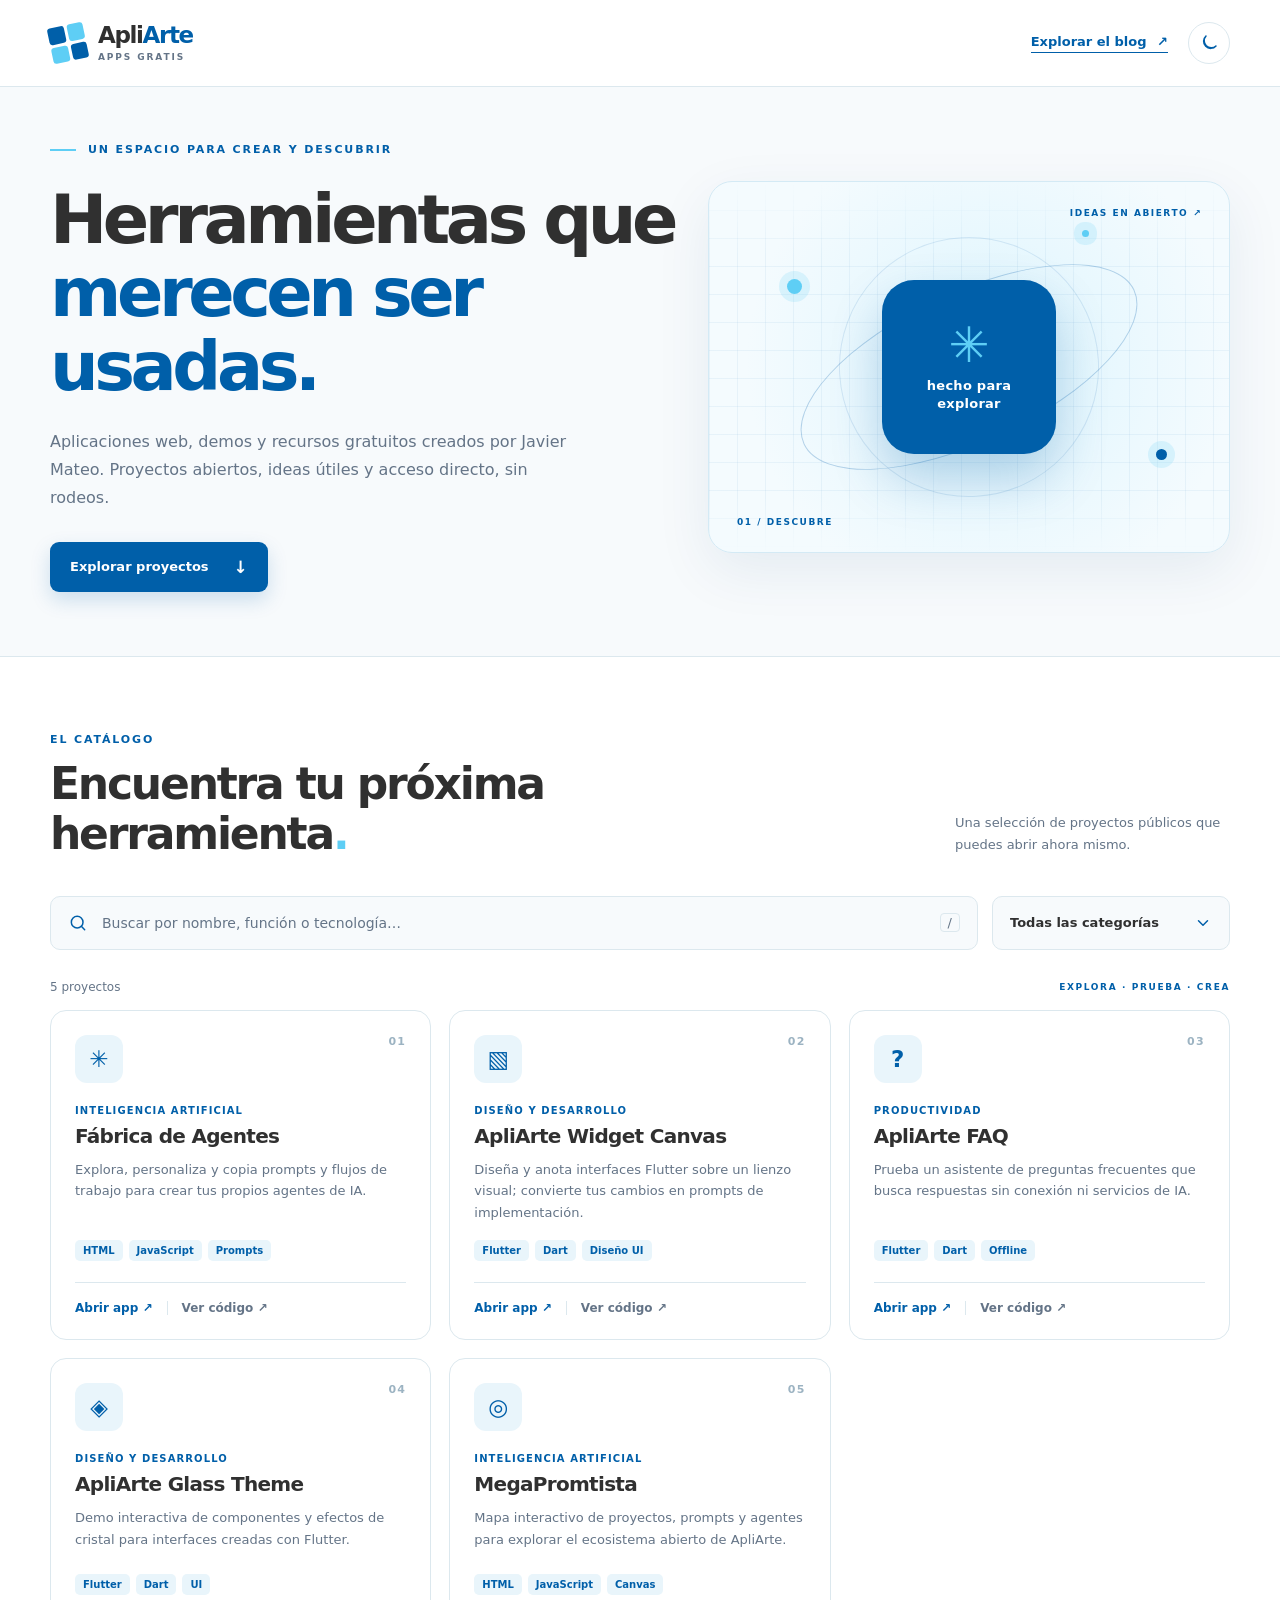
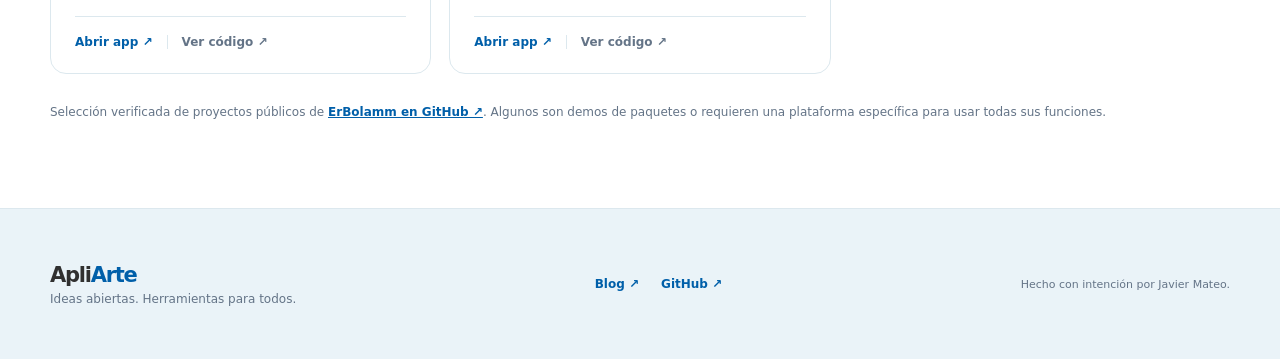
==== index.html @ aa572557 "feat: launch curated free webapp showcase" ====
<!doctype html>
<html lang="es">
  <head>
    <meta charset="utf-8">
    <meta name="viewport" content="width=device-width, initial-scale=1">
    <meta name="theme-color" content="#f7fafc">
    <meta name="description" content="Aplicaciones web y herramientas gratuitas de Javier Mateo (ApliArte / ErBolamm). Descubre proyectos abiertos y pruébalos en tu navegador.">
    <title>Aplicaciones gratis · ApliArte</title>
    <link rel="preload" href="app.css" as="style">
    <link rel="stylesheet" href="app.css">
    <script src="app.js" defer></script>
  </head>
  <body>
    <a class="skip-link" href="#catalogo">Saltar al catálogo</a>
    <header class="site-header">
      <div class="shell header-inner">
        <a class="brand" href="/" aria-label="ApliArte · Inicio">
          <span class="brand-mark" aria-hidden="true"><span></span><span></span><span></span><span></span></span>
          <span>Apli<span class="brand-accent">Arte</span><small>APPS GRATIS</small></span>
        </a>
        <nav class="header-actions" aria-label="Navegación principal">
          <a class="blog-link" href="https://blog.tuaplicaciongratis.com" target="_blank" rel="noopener noreferrer">Explorar el blog <span aria-hidden="true">↗</span></a>
          <button class="theme-toggle" id="theme-toggle" type="button" aria-label="Activar modo oscuro" aria-pressed="false" title="Cambiar tema">
            <svg class="moon-icon" viewBox="0 0 24 24" fill="none" stroke="currentColor" stroke-width="1.8" stroke-linecap="round" stroke-linejoin="round" aria-hidden="true"><path d="M20.4 15.6A8.5 8.5 0 0 1 8.4 3.6a8.5 8.5 0 1 0 12 12Z"/></svg>
            <svg class="sun-icon" viewBox="0 0 24 24" fill="none" stroke="currentColor" stroke-width="1.8" stroke-linecap="round" aria-hidden="true"><circle cx="12" cy="12" r="4"/><path d="M12 2v2m0 16v2M4.93 4.93l1.41 1.41m11.32 11.32 1.41 1.41M2 12h2m16 0h2M4.93 19.07l1.41-1.41M17.66 6.34l1.41-1.41"/></svg>
          </button>
        </nav>
      </div>
    </header>

    <main id="catalogo">
      <section class="hero shell" aria-labelledby="hero-title">
        <div class="hero-copy">
          <p class="eyebrow"><span class="eyebrow-line"></span> UN ESPACIO PARA CREAR Y DESCUBRIR</p>
          <h1 id="hero-title">Herramientas que<br><span>merecen ser usadas.</span></h1>
          <p class="hero-description">Aplicaciones web, demos y recursos gratuitos creados por Javier Mateo. Proyectos abiertos, ideas útiles y acceso directo, sin rodeos.</p>
          <a class="hero-action" href="#explorar">Explorar proyectos <span aria-hidden="true">↓</span></a>
        </div>
        <div class="hero-art" aria-hidden="true">
          <div class="art-grid"></div>
          <div class="art-orbit orbit-one"></div>
          <div class="art-orbit orbit-two"></div>
          <div class="art-center"><span class="art-spark">✳</span><span>hecho para<br>explorar</span></div>
          <span class="art-dot dot-one"></span><span class="art-dot dot-two"></span><span class="art-dot dot-three"></span>
          <span class="art-label label-one">01 / DESCUBRE</span><span class="art-label label-two">IDEAS EN ABIERTO ↗</span>
        </div>
      </section>

      <section class="catalog-section" id="explorar" aria-labelledby="catalog-title">
        <div class="shell">
          <div class="section-heading">
            <div><p class="section-kicker">EL CATÁLOGO</p><h2 id="catalog-title">Encuentra tu próxima herramienta<span>.</span></h2></div>
            <p class="section-aside">Una selección de proyectos públicos que puedes abrir ahora mismo.</p>
          </div>
          <div class="controls" role="search" aria-label="Buscar proyectos">
            <label class="search-box" for="search-input"><svg viewBox="0 0 24 24" fill="none" stroke="currentColor" stroke-width="1.8" stroke-linecap="round" aria-hidden="true"><circle cx="11" cy="11" r="7"/><path d="m20 20-4-4"/></svg><input id="search-input" type="search" placeholder="Buscar por nombre, función o tecnología…" autocomplete="off"><span class="search-shortcut" aria-hidden="true">/</span></label>
            <label class="category-wrap" for="category-filter"><span class="sr-only">Filtrar por categoría</span><select id="category-filter"><option value="all">Todas las categorías</option></select><svg viewBox="0 0 24 24" fill="none" stroke="currentColor" stroke-width="2" stroke-linecap="round" stroke-linejoin="round" aria-hidden="true"><path d="m6 9 6 6 6-6"/></svg></label>
          </div>
          <div class="results-bar"><p id="results-count" role="status" aria-live="polite">Cargando proyectos…</p><span class="results-decoration" aria-hidden="true">EXPLORA · PRUEBA · CREA</span></div>
          <div class="card-grid" id="card-grid" aria-live="off"></div>
          <div class="empty-state" id="empty-state" hidden><span aria-hidden="true">⌕</span><h3>No encontramos coincidencias</h3><p>Prueba con otro término o cambia la categoría.</p><button id="reset-filters" type="button">Ver todos los proyectos <span aria-hidden="true">↗</span></button></div>
          <p class="catalog-note">Selección verificada de proyectos públicos de <a href="https://github.com/erbolamm" target="_blank" rel="noopener noreferrer">ErBolamm en GitHub ↗</a>. Algunos son demos de paquetes o requieren una plataforma específica para usar todas sus funciones.</p>
        </div>
      </section>
    </main>

    <footer class="site-footer"><div class="shell footer-inner"><div><span class="footer-brand">Apli<span>Arte</span></span><p>Ideas abiertas. Herramientas para todos.</p></div><div class="footer-links"><a href="https://blog.tuaplicaciongratis.com" target="_blank" rel="noopener noreferrer">Blog ↗</a><a href="https://github.com/erbolamm" target="_blank" rel="noopener noreferrer">GitHub ↗</a></div><span class="footer-credit">Hecho con intención por Javier Mateo.</span></div></footer>
  </body>
</html>
---- app.css ----
:root{color-scheme:light;--blue:#005fa9;--cyan:#5ecef5;--ink:#303030;--muted:#647487;--page:#f7fafc;--surface:#fff;--line:#dce8ee;--soft:#e9f5fb;--hero:#ecf7fc;--shadow:0 18px 55px rgba(0,65,112,.08);font-family:Inter,ui-sans-serif,system-ui,-apple-system,BlinkMacSystemFont,"Segoe UI",sans-serif;font-synthesis:none}
*{box-sizing:border-box}html{scroll-behavior:smooth}body{margin:0;background:var(--page);color:var(--ink);-webkit-font-smoothing:antialiased}button,input,select{font:inherit}button,a{-webkit-tap-highlight-color:transparent}a{color:inherit}button{cursor:pointer}img,svg{display:block}.shell{width:min(1180px,calc(100% - 48px));margin-inline:auto}.sr-only{position:absolute;width:1px;height:1px;padding:0;margin:-1px;overflow:hidden;clip:rect(0,0,0,0);white-space:nowrap;border:0}.skip-link{position:absolute;z-index:10;top:-80px;left:12px;background:var(--blue);color:#fff;padding:12px 18px;border-radius:9px}.skip-link:focus{top:12px}:focus-visible{outline:3px solid var(--cyan);outline-offset:3px}
.site-header{background:var(--surface);border-bottom:1px solid var(--line)}.header-inner{min-height:86px;display:flex;justify-content:space-between;align-items:center;gap:24px}.brand{display:inline-flex;align-items:center;gap:12px;text-decoration:none;color:var(--ink);font-size:23px;line-height:1;font-weight:850;letter-spacing:-.06em}.brand-accent,.footer-brand span{color:var(--blue)}.brand small{display:block;margin-top:6px;font-size:9px;font-weight:800;letter-spacing:.21em;color:var(--muted)}.brand-mark{width:36px;height:36px;display:grid;grid-template-columns:repeat(2,1fr);gap:3px;transform:rotate(-12deg)}.brand-mark span{background:var(--blue);border-radius:3px}.brand-mark span:nth-child(2),.brand-mark span:nth-child(3){background:var(--cyan)}.header-actions{display:flex;align-items:center;gap:20px}.blog-link{font-weight:750;font-size:13px;color:var(--blue);text-decoration:none;border-bottom:1px solid currentColor;padding-bottom:3px}.blog-link:hover{color:var(--ink)}.blog-link span{margin-left:6px}.theme-toggle{width:42px;height:42px;border:1px solid var(--line);border-radius:50%;background:var(--surface);color:var(--blue);display:grid;place-items:center;transition:transform .2s,background .2s}.theme-toggle:hover{transform:rotate(18deg);background:var(--soft)}.theme-toggle svg{width:20px;height:20px}.sun-icon{display:none}
.hero{min-height:490px;display:grid;grid-template-columns:1.1fr .9fr;align-items:center;gap:20px;padding-block:56px 64px}.hero-copy{position:relative;z-index:1}.eyebrow,.section-kicker{color:var(--blue);font-size:11px;font-weight:850;letter-spacing:.17em}.eyebrow{display:flex;align-items:center;gap:12px;margin:0 0 27px}.eyebrow-line{width:26px;height:2px;background:var(--cyan)}.hero h1{font-size:clamp(42px,5.35vw,76px);line-height:1.07;letter-spacing:-.065em;margin:0;font-weight:850}.hero h1 span{color:var(--blue)}.hero-description{font-size:16px;line-height:1.75;color:var(--muted);max-width:540px;margin:25px 0 30px}.hero-action{display:inline-flex;gap:25px;align-items:center;padding:15px 20px;background:var(--blue);border-radius:9px;color:#fff;font-size:13px;font-weight:750;text-decoration:none;box-shadow:0 8px 20px rgba(0,95,169,.18);transition:transform .2s,box-shadow .2s}.hero-action:hover{transform:translateY(-3px);box-shadow:0 12px 25px rgba(0,95,169,.25)}.hero-action span{font-size:17px}
.hero-art{position:relative;min-height:372px;isolation:isolate;overflow:hidden;border:1px solid #d4eaf5;border-radius:24px;background:radial-gradient(circle at 54% 49%,#d9f3fc 0,#e9f8fe 38%,#f4fbfe 72%);box-shadow:var(--shadow)}.art-grid{position:absolute;inset:0;background-image:linear-gradient(rgba(0,95,169,.055) 1px,transparent 1px),linear-gradient(90deg,rgba(0,95,169,.055) 1px,transparent 1px);background-size:28px 28px;mask-image:linear-gradient(to bottom,transparent,#000 20%,#000 85%,transparent)}.art-orbit{position:absolute;top:50%;left:50%;border:1px solid rgba(0,95,169,.26);border-radius:50%;transform:translate(-50%,-50%) rotate(-25deg)}.orbit-one{width:365px;height:150px}.orbit-two{width:260px;height:260px;border-color:rgba(0,95,169,.12)}.art-center{position:absolute;top:50%;left:50%;transform:translate(-50%,-50%);width:174px;height:174px;border-radius:32px;display:flex;flex-direction:column;align-items:center;justify-content:center;gap:7px;background:var(--blue);color:#fff;box-shadow:0 25px 50px rgba(0,95,169,.25);text-align:center;font-size:13px;font-weight:700;line-height:1.4;letter-spacing:.02em}.art-spark{font-size:49px;font-weight:300;color:var(--cyan);line-height:1}.art-dot{position:absolute;width:15px;height:15px;border-radius:50%;background:var(--cyan);box-shadow:0 0 0 8px rgba(94,206,245,.18)}.dot-one{top:26%;left:15%}.dot-two{bottom:25%;right:12%;width:11px;height:11px;background:var(--blue)}.dot-three{top:13%;right:27%;width:7px;height:7px}.art-label{position:absolute;font-size:9px;font-weight:800;letter-spacing:.17em;color:var(--blue)}.label-one{bottom:25px;left:28px}.label-two{top:26px;right:27px}
.catalog-section{padding:76px 0 85px;background:var(--surface);border-top:1px solid var(--line)}.section-heading{display:flex;justify-content:space-between;align-items:end;gap:30px}.section-kicker{margin:0 0 13px}.section-heading h2{max-width:650px;margin:0;font-size:clamp(30px,3.5vw,44px);line-height:1.15;letter-spacing:-.05em}.section-heading h2 span{color:var(--cyan)}.section-aside{max-width:275px;margin:0 0 5px;color:var(--muted);font-size:13px;line-height:1.65}.controls{display:flex;gap:14px;margin-top:36px}.search-box,.category-wrap{height:54px;border:1px solid var(--line);background:var(--page);border-radius:10px;display:flex;align-items:center;transition:border-color .2s,box-shadow .2s}.search-box:focus-within,.category-wrap:focus-within{border-color:var(--blue);box-shadow:0 0 0 3px rgba(94,206,245,.2)}.search-box{flex:1;min-width:0;padding:0 17px;gap:12px}.search-box svg{width:20px;height:20px;flex:none;color:var(--blue)}.search-box input{min-width:0;width:100%;border:0;outline:0;background:transparent;color:var(--ink);font-size:14px}.search-box input::placeholder{color:var(--muted)}.search-shortcut{color:var(--muted);font-size:13px;border:1px solid var(--line);padding:1px 7px;border-radius:4px}.category-wrap{width:238px;position:relative;flex:none}.category-wrap select{appearance:none;width:100%;height:100%;border:0;outline:0;background:transparent;color:var(--ink);padding:0 44px 0 17px;font-size:13px;font-weight:650;cursor:pointer}.category-wrap svg{position:absolute;right:17px;width:18px;height:18px;pointer-events:none;color:var(--blue)}.results-bar{display:flex;justify-content:space-between;align-items:center;margin:30px 0 16px;color:var(--muted);font-size:12px}.results-bar p{margin:0}.results-decoration{font-size:9px;letter-spacing:.18em;font-weight:800;color:var(--blue)}.card-grid{display:grid;grid-template-columns:repeat(3,minmax(0,1fr));gap:18px}.app-card{min-height:316px;padding:24px;background:var(--surface);border:1px solid var(--line);border-radius:16px;display:flex;flex-direction:column;transition:transform .2s,border-color .2s,box-shadow .2s}.app-card:hover,.app-card:focus-within{transform:translateY(-4px);border-color:var(--cyan);box-shadow:var(--shadow)}.card-top{display:flex;justify-content:space-between;align-items:start;gap:12px}.card-symbol{display:grid;place-items:center;width:48px;height:48px;border-radius:12px;background:var(--soft);color:var(--blue);font-size:23px;font-weight:800}.card-index{color:#9cb3c2;font-size:11px;font-weight:800;letter-spacing:.12em}.card-category{color:var(--blue);font-size:10px;font-weight:800;letter-spacing:.11em;text-transform:uppercase;margin:22px 0 8px}.app-card h3{font-size:20px;line-height:1.25;letter-spacing:-.035em;margin:0 0 10px}.card-description{font-size:13px;line-height:1.65;color:var(--muted);margin:0 0 17px}.card-tags{display:flex;flex-wrap:wrap;gap:6px;margin-top:auto}.card-tags span{padding:5px 8px;border-radius:5px;background:var(--soft);color:var(--blue);font-size:10px;font-weight:700}.card-links{display:flex;align-items:center;gap:14px;border-top:1px solid var(--line);margin-top:21px;padding-top:18px;font-size:12px;font-weight:750}.card-links a{text-decoration:none}.card-links a:hover{text-decoration:underline}.card-live{color:var(--blue)}.card-repo{color:var(--muted)}.card-links .divider{width:1px;height:14px;background:var(--line)}.empty-state{border:1px dashed var(--line);border-radius:15px;padding:55px 20px;text-align:center}.empty-state[hidden]{display:none}.empty-state>span{font-size:49px;color:var(--cyan)}.empty-state h3{font-size:20px;margin:4px 0 8px}.empty-state p{color:var(--muted);font-size:14px}.empty-state button{border:0;background:none;color:var(--blue);font-weight:750;margin-top:10px}.catalog-note{font-size:12px;line-height:1.65;color:var(--muted);margin:29px 0 0}.catalog-note a{color:var(--blue);font-weight:700}
.site-footer{background:#eaf3f8;border-top:1px solid var(--line)}.footer-inner{min-height:150px;display:flex;justify-content:space-between;align-items:center;gap:25px}.footer-brand{font-size:21px;font-weight:850;letter-spacing:-.06em}.site-footer p{margin:5px 0 0;color:var(--muted);font-size:12px}.footer-links{display:flex;gap:22px;font-size:12px;font-weight:700;color:var(--blue)}.footer-links a{text-decoration:none}.footer-links a:hover{text-decoration:underline}.footer-credit{color:var(--muted);font-size:11px}
html[data-theme="dark"]{color-scheme:dark;--blue:#5ecef5;--cyan:#5ecef5;--ink:#edf6fa;--muted:#a6bac7;--page:#131d27;--surface:#1b2935;--line:#354856;--soft:#253f50;--hero:#1b2935;--shadow:0 18px 55px rgba(0,0,0,.22)}html[data-theme="dark"] .hero-action{background:#005fa9;color:#fff}html[data-theme="dark"] .hero-art{background:radial-gradient(circle at 54% 49%,#244d65 0,#1e3b4e 40%,#1b2935 76%);border-color:var(--line)}html[data-theme="dark"] .art-center{background:#005fa9}html[data-theme="dark"] .site-footer{background:#17232e}html[data-theme="dark"] .moon-icon{display:none}html[data-theme="dark"] .sun-icon{display:block}
@media(max-width:900px){.hero{grid-template-columns:1fr .75fr}.hero-art{min-height:310px}.art-center{width:135px;height:135px}.orbit-one{width:280px}.orbit-two{width:210px}.card-grid{grid-template-columns:repeat(2,minmax(0,1fr))}.footer-credit{display:none}}
@media(max-width:680px){.shell{width:min(100% - 32px,500px)}.header-inner{min-height:72px}.brand{font-size:20px}.brand-mark{width:30px;height:30px}.header-actions{gap:13px}.blog-link{font-size:12px}.theme-toggle{width:38px;height:38px}.hero{display:flex;flex-direction:column;align-items:stretch;gap:33px;min-height:auto;padding-block:54px 55px}.hero h1{font-size:clamp(40px,9.6vw,57px)}.hero-description{font-size:14px}.hero-art{min-height:235px}.art-center{width:115px;height:115px;border-radius:22px;font-size:10px}.art-spark{font-size:36px}.orbit-one{width:250px;height:105px}.orbit-two{width:180px;height:180px}.catalog-section{padding-block:54px 60px}.section-heading{display:block}.section-aside{margin-top:14px}.controls{flex-direction:column;margin-top:26px}.category-wrap{width:100%}.results-decoration{display:none}.card-grid{grid-template-columns:1fr}.app-card{min-height:285px}.footer-inner{min-height:160px;align-items:start;flex-direction:column;justify-content:center;gap:22px}}
@media(prefers-reduced-motion:reduce){html{scroll-behavior:auto}*,*::before,*::after{transition-duration:.01ms!important;animation-duration:.01ms!important}}
---- app.css ----
:root{color-scheme:light;--blue:#005fa9;--cyan:#5ecef5;--ink:#303030;--muted:#647487;--page:#f7fafc;--surface:#fff;--line:#dce8ee;--soft:#e9f5fb;--hero:#ecf7fc;--shadow:0 18px 55px rgba(0,65,112,.08);font-family:Inter,ui-sans-serif,system-ui,-apple-system,BlinkMacSystemFont,"Segoe UI",sans-serif;font-synthesis:none}
*{box-sizing:border-box}html{scroll-behavior:smooth}body{margin:0;background:var(--page);color:var(--ink);-webkit-font-smoothing:antialiased}button,input,select{font:inherit}button,a{-webkit-tap-highlight-color:transparent}a{color:inherit}button{cursor:pointer}img,svg{display:block}.shell{width:min(1180px,calc(100% - 48px));margin-inline:auto}.sr-only{position:absolute;width:1px;height:1px;padding:0;margin:-1px;overflow:hidden;clip:rect(0,0,0,0);white-space:nowrap;border:0}.skip-link{position:absolute;z-index:10;top:-80px;left:12px;background:var(--blue);color:#fff;padding:12px 18px;border-radius:9px}.skip-link:focus{top:12px}:focus-visible{outline:3px solid var(--cyan);outline-offset:3px}
.site-header{background:var(--surface);border-bottom:1px solid var(--line)}.header-inner{min-height:86px;display:flex;justify-content:space-between;align-items:center;gap:24px}.brand{display:inline-flex;align-items:center;gap:12px;text-decoration:none;color:var(--ink);font-size:23px;line-height:1;font-weight:850;letter-spacing:-.06em}.brand-accent,.footer-brand span{color:var(--blue)}.brand small{display:block;margin-top:6px;font-size:9px;font-weight:800;letter-spacing:.21em;color:var(--muted)}.brand-mark{width:36px;height:36px;display:grid;grid-template-columns:repeat(2,1fr);gap:3px;transform:rotate(-12deg)}.brand-mark span{background:var(--blue);border-radius:3px}.brand-mark span:nth-child(2),.brand-mark span:nth-child(3){background:var(--cyan)}.header-actions{display:flex;align-items:center;gap:20px}.blog-link{font-weight:750;font-size:13px;color:var(--blue);text-decoration:none;border-bottom:1px solid currentColor;padding-bottom:3px}.blog-link:hover{color:var(--ink)}.blog-link span{margin-left:6px}.theme-toggle{width:42px;height:42px;border:1px solid var(--line);border-radius:50%;background:var(--surface);color:var(--blue);display:grid;place-items:center;transition:transform .2s,background .2s}.theme-toggle:hover{transform:rotate(18deg);background:var(--soft)}.theme-toggle svg{width:20px;height:20px}.sun-icon{display:none}
.hero{min-height:490px;display:grid;grid-template-columns:1.1fr .9fr;align-items:center;gap:20px;padding-block:56px 64px}.hero-copy{position:relative;z-index:1}.eyebrow,.section-kicker{color:var(--blue);font-size:11px;font-weight:850;letter-spacing:.17em}.eyebrow{display:flex;align-items:center;gap:12px;margin:0 0 27px}.eyebrow-line{width:26px;height:2px;background:var(--cyan)}.hero h1{font-size:clamp(42px,5.35vw,76px);line-height:1.07;letter-spacing:-.065em;margin:0;font-weight:850}.hero h1 span{color:var(--blue)}.hero-description{font-size:16px;line-height:1.75;color:var(--muted);max-width:540px;margin:25px 0 30px}.hero-action{display:inline-flex;gap:25px;align-items:center;padding:15px 20px;background:var(--blue);border-radius:9px;color:#fff;font-size:13px;font-weight:750;text-decoration:none;box-shadow:0 8px 20px rgba(0,95,169,.18);transition:transform .2s,box-shadow .2s}.hero-action:hover{transform:translateY(-3px);box-shadow:0 12px 25px rgba(0,95,169,.25)}.hero-action span{font-size:17px}
.hero-art{position:relative;min-height:372px;isolation:isolate;overflow:hidden;border:1px solid #d4eaf5;border-radius:24px;background:radial-gradient(circle at 54% 49%,#d9f3fc 0,#e9f8fe 38%,#f4fbfe 72%);box-shadow:var(--shadow)}.art-grid{position:absolute;inset:0;background-image:linear-gradient(rgba(0,95,169,.055) 1px,transparent 1px),linear-gradient(90deg,rgba(0,95,169,.055) 1px,transparent 1px);background-size:28px 28px;mask-image:linear-gradient(to bottom,transparent,#000 20%,#000 85%,transparent)}.art-orbit{position:absolute;top:50%;left:50%;border:1px solid rgba(0,95,169,.26);border-radius:50%;transform:translate(-50%,-50%) rotate(-25deg)}.orbit-one{width:365px;height:150px}.orbit-two{width:260px;height:260px;border-color:rgba(0,95,169,.12)}.art-center{position:absolute;top:50%;left:50%;transform:translate(-50%,-50%);width:174px;height:174px;border-radius:32px;display:flex;flex-direction:column;align-items:center;justify-content:center;gap:7px;background:var(--blue);color:#fff;box-shadow:0 25px 50px rgba(0,95,169,.25);text-align:center;font-size:13px;font-weight:700;line-height:1.4;letter-spacing:.02em}.art-spark{font-size:49px;font-weight:300;color:var(--cyan);line-height:1}.art-dot{position:absolute;width:15px;height:15px;border-radius:50%;background:var(--cyan);box-shadow:0 0 0 8px rgba(94,206,245,.18)}.dot-one{top:26%;left:15%}.dot-two{bottom:25%;right:12%;width:11px;height:11px;background:var(--blue)}.dot-three{top:13%;right:27%;width:7px;height:7px}.art-label{position:absolute;font-size:9px;font-weight:800;letter-spacing:.17em;color:var(--blue)}.label-one{bottom:25px;left:28px}.label-two{top:26px;right:27px}
.catalog-section{padding:76px 0 85px;background:var(--surface);border-top:1px solid var(--line)}.section-heading{display:flex;justify-content:space-between;align-items:end;gap:30px}.section-kicker{margin:0 0 13px}.section-heading h2{max-width:650px;margin:0;font-size:clamp(30px,3.5vw,44px);line-height:1.15;letter-spacing:-.05em}.section-heading h2 span{color:var(--cyan)}.section-aside{max-width:275px;margin:0 0 5px;color:var(--muted);font-size:13px;line-height:1.65}.controls{display:flex;gap:14px;margin-top:36px}.search-box,.category-wrap{height:54px;border:1px solid var(--line);background:var(--page);border-radius:10px;display:flex;align-items:center;transition:border-color .2s,box-shadow .2s}.search-box:focus-within,.category-wrap:focus-within{border-color:var(--blue);box-shadow:0 0 0 3px rgba(94,206,245,.2)}.search-box{flex:1;min-width:0;padding:0 17px;gap:12px}.search-box svg{width:20px;height:20px;flex:none;color:var(--blue)}.search-box input{min-width:0;width:100%;border:0;outline:0;background:transparent;color:var(--ink);font-size:14px}.search-box input::placeholder{color:var(--muted)}.search-shortcut{color:var(--muted);font-size:13px;border:1px solid var(--line);padding:1px 7px;border-radius:4px}.category-wrap{width:238px;position:relative;flex:none}.category-wrap select{appearance:none;width:100%;height:100%;border:0;outline:0;background:transparent;color:var(--ink);padding:0 44px 0 17px;font-size:13px;font-weight:650;cursor:pointer}.category-wrap svg{position:absolute;right:17px;width:18px;height:18px;pointer-events:none;color:var(--blue)}.results-bar{display:flex;justify-content:space-between;align-items:center;margin:30px 0 16px;color:var(--muted);font-size:12px}.results-bar p{margin:0}.results-decoration{font-size:9px;letter-spacing:.18em;font-weight:800;color:var(--blue)}.card-grid{display:grid;grid-template-columns:repeat(3,minmax(0,1fr));gap:18px}.app-card{min-height:316px;padding:24px;background:var(--surface);border:1px solid var(--line);border-radius:16px;display:flex;flex-direction:column;transition:transform .2s,border-color .2s,box-shadow .2s}.app-card:hover,.app-card:focus-within{transform:translateY(-4px);border-color:var(--cyan);box-shadow:var(--shadow)}.card-top{display:flex;justify-content:space-between;align-items:start;gap:12px}.card-symbol{display:grid;place-items:center;width:48px;height:48px;border-radius:12px;background:var(--soft);color:var(--blue);font-size:23px;font-weight:800}.card-index{color:#9cb3c2;font-size:11px;font-weight:800;letter-spacing:.12em}.card-category{color:var(--blue);font-size:10px;font-weight:800;letter-spacing:.11em;text-transform:uppercase;margin:22px 0 8px}.app-card h3{font-size:20px;line-height:1.25;letter-spacing:-.035em;margin:0 0 10px}.card-description{font-size:13px;line-height:1.65;color:var(--muted);margin:0 0 17px}.card-tags{display:flex;flex-wrap:wrap;gap:6px;margin-top:auto}.card-tags span{padding:5px 8px;border-radius:5px;background:var(--soft);color:var(--blue);font-size:10px;font-weight:700}.card-links{display:flex;align-items:center;gap:14px;border-top:1px solid var(--line);margin-top:21px;padding-top:18px;font-size:12px;font-weight:750}.card-links a{text-decoration:none}.card-links a:hover{text-decoration:underline}.card-live{color:var(--blue)}.card-repo{color:var(--muted)}.card-links .divider{width:1px;height:14px;background:var(--line)}.empty-state{border:1px dashed var(--line);border-radius:15px;padding:55px 20px;text-align:center}.empty-state[hidden]{display:none}.empty-state>span{font-size:49px;color:var(--cyan)}.empty-state h3{font-size:20px;margin:4px 0 8px}.empty-state p{color:var(--muted);font-size:14px}.empty-state button{border:0;background:none;color:var(--blue);font-weight:750;margin-top:10px}.catalog-note{font-size:12px;line-height:1.65;color:var(--muted);margin:29px 0 0}.catalog-note a{color:var(--blue);font-weight:700}
.site-footer{background:#eaf3f8;border-top:1px solid var(--line)}.footer-inner{min-height:150px;display:flex;justify-content:space-between;align-items:center;gap:25px}.footer-brand{font-size:21px;font-weight:850;letter-spacing:-.06em}.site-footer p{margin:5px 0 0;color:var(--muted);font-size:12px}.footer-links{display:flex;gap:22px;font-size:12px;font-weight:700;color:var(--blue)}.footer-links a{text-decoration:none}.footer-links a:hover{text-decoration:underline}.footer-credit{color:var(--muted);font-size:11px}
html[data-theme="dark"]{color-scheme:dark;--blue:#5ecef5;--cyan:#5ecef5;--ink:#edf6fa;--muted:#a6bac7;--page:#131d27;--surface:#1b2935;--line:#354856;--soft:#253f50;--hero:#1b2935;--shadow:0 18px 55px rgba(0,0,0,.22)}html[data-theme="dark"] .hero-action{background:#005fa9;color:#fff}html[data-theme="dark"] .hero-art{background:radial-gradient(circle at 54% 49%,#244d65 0,#1e3b4e 40%,#1b2935 76%);border-color:var(--line)}html[data-theme="dark"] .art-center{background:#005fa9}html[data-theme="dark"] .site-footer{background:#17232e}html[data-theme="dark"] .moon-icon{display:none}html[data-theme="dark"] .sun-icon{display:block}
@media(max-width:900px){.hero{grid-template-columns:1fr .75fr}.hero-art{min-height:310px}.art-center{width:135px;height:135px}.orbit-one{width:280px}.orbit-two{width:210px}.card-grid{grid-template-columns:repeat(2,minmax(0,1fr))}.footer-credit{display:none}}
@media(max-width:680px){.shell{width:min(100% - 32px,500px)}.header-inner{min-height:72px}.brand{font-size:20px}.brand-mark{width:30px;height:30px}.header-actions{gap:13px}.blog-link{font-size:12px}.theme-toggle{width:38px;height:38px}.hero{display:flex;flex-direction:column;align-items:stretch;gap:33px;min-height:auto;padding-block:54px 55px}.hero h1{font-size:clamp(40px,9.6vw,57px)}.hero-description{font-size:14px}.hero-art{min-height:235px}.art-center{width:115px;height:115px;border-radius:22px;font-size:10px}.art-spark{font-size:36px}.orbit-one{width:250px;height:105px}.orbit-two{width:180px;height:180px}.catalog-section{padding-block:54px 60px}.section-heading{display:block}.section-aside{margin-top:14px}.controls{flex-direction:column;margin-top:26px}.category-wrap{width:100%}.results-decoration{display:none}.card-grid{grid-template-columns:1fr}.app-card{min-height:285px}.footer-inner{min-height:160px;align-items:start;flex-direction:column;justify-content:center;gap:22px}}
@media(prefers-reduced-motion:reduce){html{scroll-behavior:auto}*,*::before,*::after{transition-duration:.01ms!important;animation-duration:.01ms!important}}
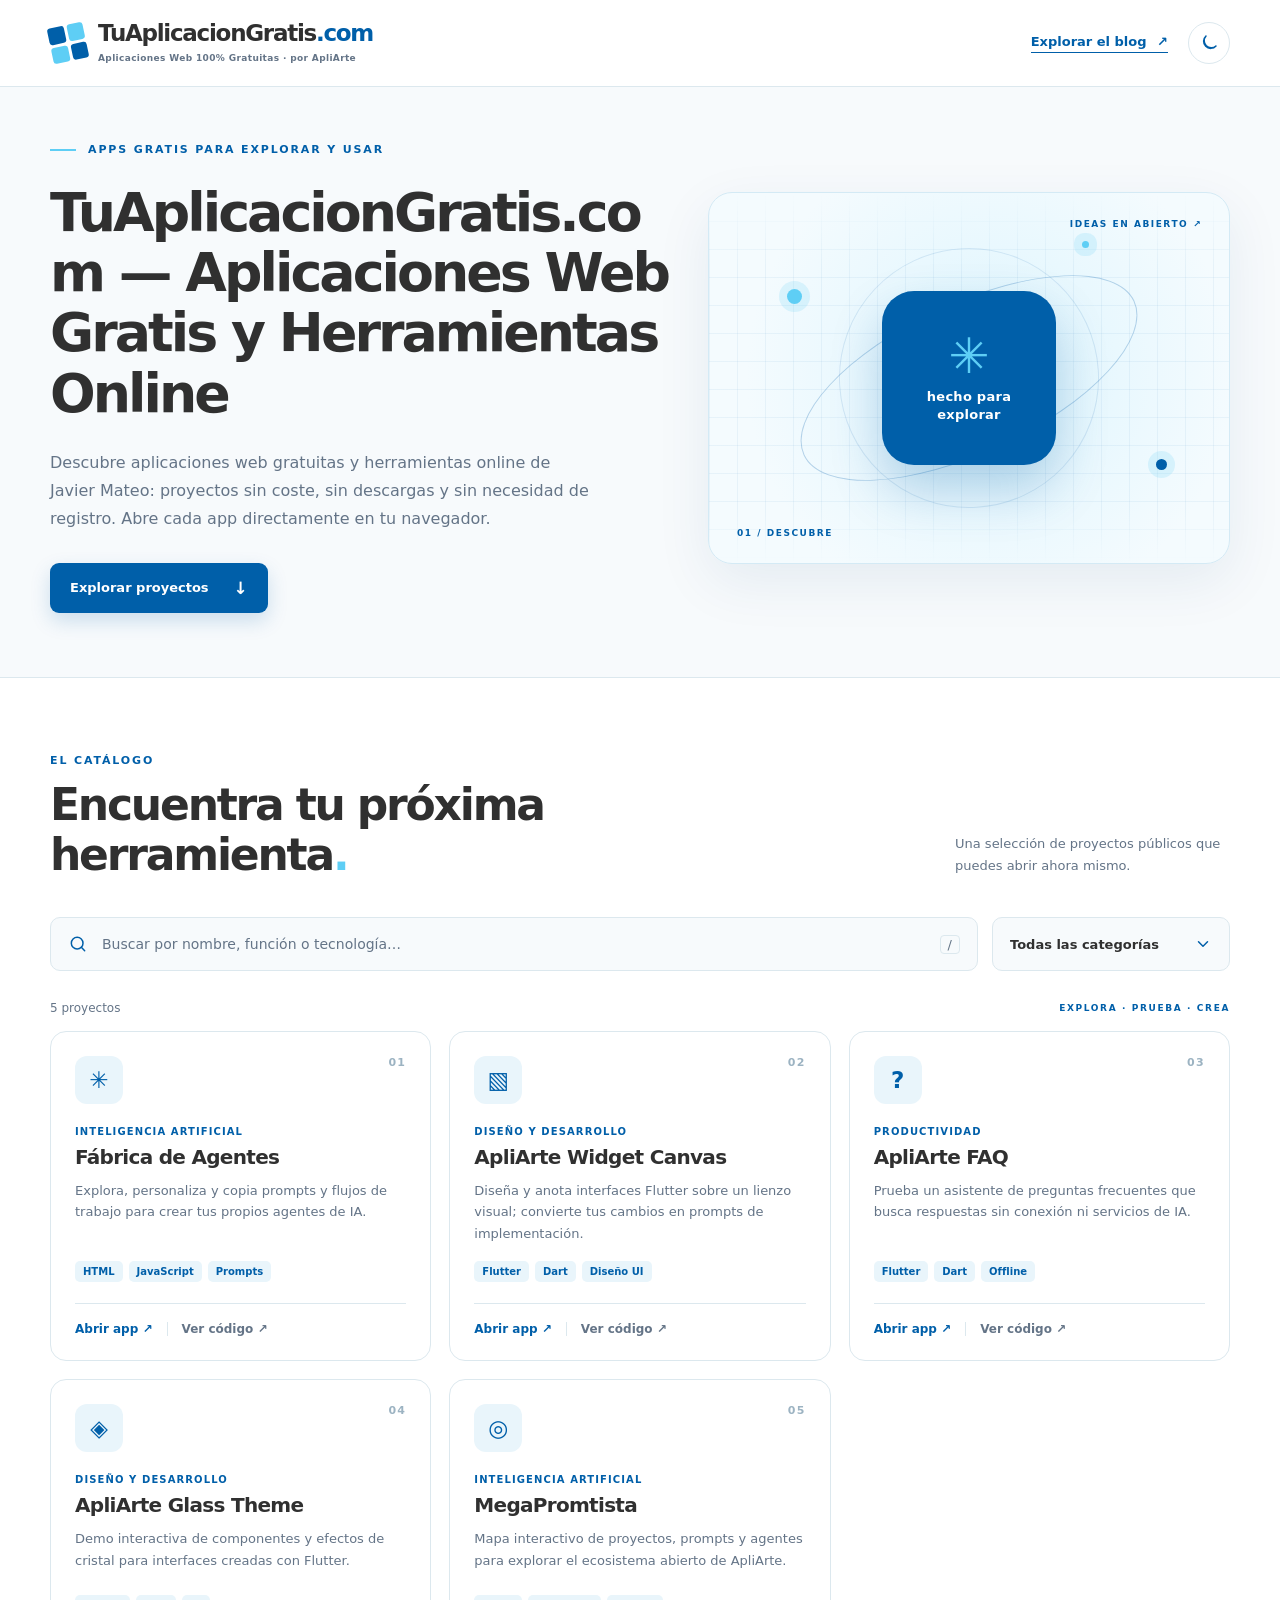
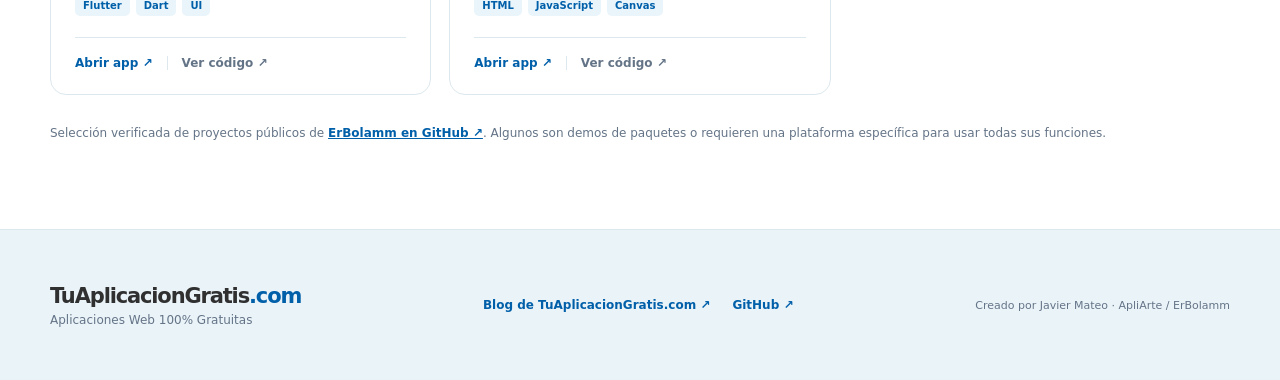
==== commit 864ae096: "Rebrand catalog and add search metadata" ====
--- a/index.html
+++ b/index.html
@@ -4,8 +4,109 @@
     <meta charset="utf-8">
     <meta name="viewport" content="width=device-width, initial-scale=1">
     <meta name="theme-color" content="#f7fafc">
-    <meta name="description" content="Aplicaciones web y herramientas gratuitas de Javier Mateo (ApliArte / ErBolamm). Descubre proyectos abiertos y pruébalos en tu navegador.">
-    <title>Aplicaciones gratis · ApliArte</title>
+    <meta name="description" content="Catálogo oficial de TuAplicacionGratis.com: las mejores aplicaciones web gratis, utilidades online y software libre creados por Javier Mateo. Úsalas directamente en tu navegador sin registro.">
+    <meta name="keywords" content="apps gratis, aplicaciones gratis, aplicaciones web gratis, herramientas online gratis, software gratis, utilidades web gratuitas, free web apps, free online tools, tuaplicaciongratis.com, javier mateo, apliarte, erbolamm">
+    <title>TuAplicacionGratis.com — Aplicaciones Web Gratis y Herramientas Online</title>
+    <link rel="canonical" href="https://tuaplicaciongratis.com/">
+    <meta property="og:title" content="TuAplicacionGratis.com — Aplicaciones Web Gratis y Herramientas Online">
+    <meta property="og:description" content="Catálogo oficial de TuAplicacionGratis.com: las mejores aplicaciones web gratis, utilidades online y software libre creados por Javier Mateo. Úsalas directamente en tu navegador sin registro.">
+    <meta property="og:url" content="https://tuaplicaciongratis.com/">
+    <meta property="og:site_name" content="TuAplicacionGratis.com">
+    <meta property="og:type" content="website">
+    <meta property="og:locale" content="es_ES">
+    <meta name="twitter:card" content="summary_large_image">
+    <meta name="twitter:title" content="TuAplicacionGratis.com — Aplicaciones Web Gratis y Herramientas Online">
+    <meta name="twitter:description" content="Catálogo oficial de TuAplicacionGratis.com: las mejores aplicaciones web gratis, utilidades online y software libre creados por Javier Mateo. Úsalas directamente en tu navegador sin registro.">
+    <script type="application/ld+json">
+      {
+        "@context": "https://schema.org",
+        "@type": "WebSite",
+        "name": "TuAplicacionGratis.com",
+        "url": "https://tuaplicaciongratis.com/",
+        "description": "Aplicaciones web gratuitas y herramientas online de Javier Mateo.",
+        "potentialAction": {
+          "@type": "SearchAction",
+          "target": "https://tuaplicaciongratis.com/?q={search_term_string}#explorar",
+          "query-input": "required name=search_term_string"
+        }
+      }
+    </script>
+    <script type="application/ld+json">
+      {
+        "@context": "https://schema.org",
+        "@type": "ItemList",
+        "name": "Aplicaciones web gratuitas de TuAplicacionGratis.com",
+        "url": "https://tuaplicaciongratis.com/#explorar",
+        "numberOfItems": 5,
+        "itemListElement": [
+          {
+            "@type": "ListItem",
+            "position": 1,
+            "item": {
+              "@type": "WebApplication",
+              "name": "Fábrica de Agentes",
+              "description": "Explora, personaliza y copia prompts y flujos de trabajo para crear tus propios agentes de IA.",
+              "url": "https://erbolamm.github.io/FabricaDeAgentesApliarte/",
+              "applicationCategory": "Inteligencia artificial",
+              "operatingSystem": "Any",
+              "offers": {"@type": "Offer", "price": "0", "priceCurrency": "EUR"}
+            }
+          },
+          {
+            "@type": "ListItem",
+            "position": 2,
+            "item": {
+              "@type": "WebApplication",
+              "name": "ApliArte Widget Canvas",
+              "description": "Diseña y anota interfaces Flutter sobre un lienzo visual; convierte tus cambios en prompts de implementación.",
+              "url": "https://erbolamm.github.io/apliarte-widget-canvas/",
+              "applicationCategory": "Diseño y desarrollo",
+              "operatingSystem": "Any",
+              "offers": {"@type": "Offer", "price": "0", "priceCurrency": "EUR"}
+            }
+          },
+          {
+            "@type": "ListItem",
+            "position": 3,
+            "item": {
+              "@type": "WebApplication",
+              "name": "ApliArte FAQ",
+              "description": "Prueba un asistente de preguntas frecuentes que busca respuestas sin conexión ni servicios de IA.",
+              "url": "https://erbolamm.github.io/apliarte_faq/",
+              "applicationCategory": "Productividad",
+              "operatingSystem": "Any",
+              "offers": {"@type": "Offer", "price": "0", "priceCurrency": "EUR"}
+            }
+          },
+          {
+            "@type": "ListItem",
+            "position": 4,
+            "item": {
+              "@type": "WebApplication",
+              "name": "ApliArte Glass Theme",
+              "description": "Demo interactiva de componentes y efectos de cristal para interfaces creadas con Flutter.",
+              "url": "https://erbolamm.github.io/apliarte-glass-theme/",
+              "applicationCategory": "Diseño y desarrollo",
+              "operatingSystem": "Any",
+              "offers": {"@type": "Offer", "price": "0", "priceCurrency": "EUR"}
+            }
+          },
+          {
+            "@type": "ListItem",
+            "position": 5,
+            "item": {
+              "@type": "WebApplication",
+              "name": "MegaPromtista",
+              "description": "Mapa interactivo de proyectos, prompts y agentes para explorar el ecosistema abierto de ApliArte.",
+              "url": "https://megapromtista.com/",
+              "applicationCategory": "Inteligencia artificial",
+              "operatingSystem": "Any",
+              "offers": {"@type": "Offer", "price": "0", "priceCurrency": "EUR"}
+            }
+          }
+        ]
+      }
+    </script>
     <link rel="preload" href="app.css" as="style">
     <link rel="stylesheet" href="app.css">
     <script src="app.js" defer></script>
@@ -14,9 +115,9 @@
     <a class="skip-link" href="#catalogo">Saltar al catálogo</a>
     <header class="site-header">
       <div class="shell header-inner">
-        <a class="brand" href="/" aria-label="ApliArte · Inicio">
+        <a class="brand" href="/" aria-label="TuAplicacionGratis.com · Inicio">
           <span class="brand-mark" aria-hidden="true"><span></span><span></span><span></span><span></span></span>
-          <span>Apli<span class="brand-accent">Arte</span><small>APPS GRATIS</small></span>
+          <span class="brand-copy"><span class="brand-name">TuAplicacionGratis<span class="brand-accent">.com</span></span><small>Aplicaciones Web 100% Gratuitas · por ApliArte</small></span>
         </a>
         <nav class="header-actions" aria-label="Navegación principal">
           <a class="blog-link" href="https://blog.tuaplicaciongratis.com" target="_blank" rel="noopener noreferrer">Explorar el blog <span aria-hidden="true">↗</span></a>
@@ -31,9 +132,9 @@
     <main id="catalogo">
       <section class="hero shell" aria-labelledby="hero-title">
         <div class="hero-copy">
-          <p class="eyebrow"><span class="eyebrow-line"></span> UN ESPACIO PARA CREAR Y DESCUBRIR</p>
-          <h1 id="hero-title">Herramientas que<br><span>merecen ser usadas.</span></h1>
-          <p class="hero-description">Aplicaciones web, demos y recursos gratuitos creados por Javier Mateo. Proyectos abiertos, ideas útiles y acceso directo, sin rodeos.</p>
+          <p class="eyebrow"><span class="eyebrow-line"></span> APPS GRATIS PARA EXPLORAR Y USAR</p>
+          <h1 id="hero-title">TuAplicacionGratis.com — Aplicaciones Web Gratis y Herramientas Online</h1>
+          <p class="hero-description">Descubre aplicaciones web gratuitas y herramientas online de Javier Mateo: proyectos sin coste, sin descargas y sin necesidad de registro. Abre cada app directamente en tu navegador.</p>
           <a class="hero-action" href="#explorar">Explorar proyectos <span aria-hidden="true">↓</span></a>
         </div>
         <div class="hero-art" aria-hidden="true">
@@ -64,6 +165,10 @@
       </section>
     </main>
 
-    <footer class="site-footer"><div class="shell footer-inner"><div><span class="footer-brand">Apli<span>Arte</span></span><p>Ideas abiertas. Herramientas para todos.</p></div><div class="footer-links"><a href="https://blog.tuaplicaciongratis.com" target="_blank" rel="noopener noreferrer">Blog ↗</a><a href="https://github.com/erbolamm" target="_blank" rel="noopener noreferrer">GitHub ↗</a></div><span class="footer-credit">Hecho con intención por Javier Mateo.</span></div></footer>
+    <footer class="site-footer"><div class="shell footer-inner"><div><span class="footer-brand">TuAplicacionGratis<span>.com</span></span><p>Aplicaciones Web 100% Gratuitas</p></div><div class="footer-links"><a href="https://blog.tuaplicaciongratis.com" target="_blank" rel="noopener noreferrer">Blog de TuAplicacionGratis.com ↗</a><a href="https://github.com/erbolamm" target="_blank" rel="noopener noreferrer">GitHub ↗</a></div><span class="footer-credit">Creado por Javier Mateo · ApliArte / ErBolamm</span></div></footer>
+    <script>
+      const catalogQuery = new URLSearchParams(window.location.search).get("q");
+      if (catalogQuery) document.getElementById("search-input").value = catalogQuery;
+    </script>
   </body>
 </html>
--- a/app.css
+++ b/app.css
@@ -1,11 +1,11 @@
 :root{color-scheme:light;--blue:#005fa9;--cyan:#5ecef5;--ink:#303030;--muted:#647487;--page:#f7fafc;--surface:#fff;--line:#dce8ee;--soft:#e9f5fb;--hero:#ecf7fc;--shadow:0 18px 55px rgba(0,65,112,.08);font-family:Inter,ui-sans-serif,system-ui,-apple-system,BlinkMacSystemFont,"Segoe UI",sans-serif;font-synthesis:none}
 *{box-sizing:border-box}html{scroll-behavior:smooth}body{margin:0;background:var(--page);color:var(--ink);-webkit-font-smoothing:antialiased}button,input,select{font:inherit}button,a{-webkit-tap-highlight-color:transparent}a{color:inherit}button{cursor:pointer}img,svg{display:block}.shell{width:min(1180px,calc(100% - 48px));margin-inline:auto}.sr-only{position:absolute;width:1px;height:1px;padding:0;margin:-1px;overflow:hidden;clip:rect(0,0,0,0);white-space:nowrap;border:0}.skip-link{position:absolute;z-index:10;top:-80px;left:12px;background:var(--blue);color:#fff;padding:12px 18px;border-radius:9px}.skip-link:focus{top:12px}:focus-visible{outline:3px solid var(--cyan);outline-offset:3px}
-.site-header{background:var(--surface);border-bottom:1px solid var(--line)}.header-inner{min-height:86px;display:flex;justify-content:space-between;align-items:center;gap:24px}.brand{display:inline-flex;align-items:center;gap:12px;text-decoration:none;color:var(--ink);font-size:23px;line-height:1;font-weight:850;letter-spacing:-.06em}.brand-accent,.footer-brand span{color:var(--blue)}.brand small{display:block;margin-top:6px;font-size:9px;font-weight:800;letter-spacing:.21em;color:var(--muted)}.brand-mark{width:36px;height:36px;display:grid;grid-template-columns:repeat(2,1fr);gap:3px;transform:rotate(-12deg)}.brand-mark span{background:var(--blue);border-radius:3px}.brand-mark span:nth-child(2),.brand-mark span:nth-child(3){background:var(--cyan)}.header-actions{display:flex;align-items:center;gap:20px}.blog-link{font-weight:750;font-size:13px;color:var(--blue);text-decoration:none;border-bottom:1px solid currentColor;padding-bottom:3px}.blog-link:hover{color:var(--ink)}.blog-link span{margin-left:6px}.theme-toggle{width:42px;height:42px;border:1px solid var(--line);border-radius:50%;background:var(--surface);color:var(--blue);display:grid;place-items:center;transition:transform .2s,background .2s}.theme-toggle:hover{transform:rotate(18deg);background:var(--soft)}.theme-toggle svg{width:20px;height:20px}.sun-icon{display:none}
-.hero{min-height:490px;display:grid;grid-template-columns:1.1fr .9fr;align-items:center;gap:20px;padding-block:56px 64px}.hero-copy{position:relative;z-index:1}.eyebrow,.section-kicker{color:var(--blue);font-size:11px;font-weight:850;letter-spacing:.17em}.eyebrow{display:flex;align-items:center;gap:12px;margin:0 0 27px}.eyebrow-line{width:26px;height:2px;background:var(--cyan)}.hero h1{font-size:clamp(42px,5.35vw,76px);line-height:1.07;letter-spacing:-.065em;margin:0;font-weight:850}.hero h1 span{color:var(--blue)}.hero-description{font-size:16px;line-height:1.75;color:var(--muted);max-width:540px;margin:25px 0 30px}.hero-action{display:inline-flex;gap:25px;align-items:center;padding:15px 20px;background:var(--blue);border-radius:9px;color:#fff;font-size:13px;font-weight:750;text-decoration:none;box-shadow:0 8px 20px rgba(0,95,169,.18);transition:transform .2s,box-shadow .2s}.hero-action:hover{transform:translateY(-3px);box-shadow:0 12px 25px rgba(0,95,169,.25)}.hero-action span{font-size:17px}
+.site-header{background:var(--surface);border-bottom:1px solid var(--line)}.header-inner{min-height:86px;display:flex;justify-content:space-between;align-items:center;gap:24px}.brand{display:inline-flex;align-items:center;gap:12px;min-width:0;text-decoration:none;color:var(--ink);font-size:23px;line-height:1;font-weight:850;letter-spacing:-.055em}.brand-copy{min-width:0}.brand-name{display:block;overflow-wrap:anywhere}.brand-accent,.footer-brand span{color:var(--blue)}.brand small{display:block;margin-top:7px;font-size:9px;font-weight:800;line-height:1.35;letter-spacing:.04em;color:var(--muted)}.brand-mark{width:36px;height:36px;flex:none;display:grid;grid-template-columns:repeat(2,1fr);gap:3px;transform:rotate(-12deg)}.brand-mark span{background:var(--blue);border-radius:3px}.brand-mark span:nth-child(2),.brand-mark span:nth-child(3){background:var(--cyan)}.header-actions{display:flex;align-items:center;gap:20px;flex:none}.blog-link{font-weight:750;font-size:13px;color:var(--blue);text-decoration:none;border-bottom:1px solid currentColor;padding-bottom:3px}.blog-link:hover{color:var(--ink)}.blog-link span{margin-left:6px}.theme-toggle{width:42px;height:42px;border:1px solid var(--line);border-radius:50%;background:var(--surface);color:var(--blue);display:grid;place-items:center;transition:transform .2s,background .2s}.theme-toggle:hover{transform:rotate(18deg);background:var(--soft)}.theme-toggle svg{width:20px;height:20px}.sun-icon{display:none}
+.hero{min-height:490px;display:grid;grid-template-columns:1.1fr .9fr;align-items:center;gap:20px;padding-block:56px 64px}.hero-copy{position:relative;z-index:1}.eyebrow,.section-kicker{color:var(--blue);font-size:11px;font-weight:850;letter-spacing:.17em}.eyebrow{display:flex;align-items:center;gap:12px;margin:0 0 27px}.eyebrow-line{width:26px;height:2px;background:var(--cyan)}.hero h1{font-size:clamp(36px,4.2vw,58px);line-height:1.12;letter-spacing:-.055em;margin:0;font-weight:850;overflow-wrap:anywhere}.hero-description{font-size:16px;line-height:1.75;color:var(--muted);max-width:540px;margin:25px 0 30px}.hero-action{display:inline-flex;gap:25px;align-items:center;padding:15px 20px;background:var(--blue);border-radius:9px;color:#fff;font-size:13px;font-weight:750;text-decoration:none;box-shadow:0 8px 20px rgba(0,95,169,.18);transition:transform .2s,box-shadow .2s}.hero-action:hover{transform:translateY(-3px);box-shadow:0 12px 25px rgba(0,95,169,.25)}.hero-action span{font-size:17px}
 .hero-art{position:relative;min-height:372px;isolation:isolate;overflow:hidden;border:1px solid #d4eaf5;border-radius:24px;background:radial-gradient(circle at 54% 49%,#d9f3fc 0,#e9f8fe 38%,#f4fbfe 72%);box-shadow:var(--shadow)}.art-grid{position:absolute;inset:0;background-image:linear-gradient(rgba(0,95,169,.055) 1px,transparent 1px),linear-gradient(90deg,rgba(0,95,169,.055) 1px,transparent 1px);background-size:28px 28px;mask-image:linear-gradient(to bottom,transparent,#000 20%,#000 85%,transparent)}.art-orbit{position:absolute;top:50%;left:50%;border:1px solid rgba(0,95,169,.26);border-radius:50%;transform:translate(-50%,-50%) rotate(-25deg)}.orbit-one{width:365px;height:150px}.orbit-two{width:260px;height:260px;border-color:rgba(0,95,169,.12)}.art-center{position:absolute;top:50%;left:50%;transform:translate(-50%,-50%);width:174px;height:174px;border-radius:32px;display:flex;flex-direction:column;align-items:center;justify-content:center;gap:7px;background:var(--blue);color:#fff;box-shadow:0 25px 50px rgba(0,95,169,.25);text-align:center;font-size:13px;font-weight:700;line-height:1.4;letter-spacing:.02em}.art-spark{font-size:49px;font-weight:300;color:var(--cyan);line-height:1}.art-dot{position:absolute;width:15px;height:15px;border-radius:50%;background:var(--cyan);box-shadow:0 0 0 8px rgba(94,206,245,.18)}.dot-one{top:26%;left:15%}.dot-two{bottom:25%;right:12%;width:11px;height:11px;background:var(--blue)}.dot-three{top:13%;right:27%;width:7px;height:7px}.art-label{position:absolute;font-size:9px;font-weight:800;letter-spacing:.17em;color:var(--blue)}.label-one{bottom:25px;left:28px}.label-two{top:26px;right:27px}
 .catalog-section{padding:76px 0 85px;background:var(--surface);border-top:1px solid var(--line)}.section-heading{display:flex;justify-content:space-between;align-items:end;gap:30px}.section-kicker{margin:0 0 13px}.section-heading h2{max-width:650px;margin:0;font-size:clamp(30px,3.5vw,44px);line-height:1.15;letter-spacing:-.05em}.section-heading h2 span{color:var(--cyan)}.section-aside{max-width:275px;margin:0 0 5px;color:var(--muted);font-size:13px;line-height:1.65}.controls{display:flex;gap:14px;margin-top:36px}.search-box,.category-wrap{height:54px;border:1px solid var(--line);background:var(--page);border-radius:10px;display:flex;align-items:center;transition:border-color .2s,box-shadow .2s}.search-box:focus-within,.category-wrap:focus-within{border-color:var(--blue);box-shadow:0 0 0 3px rgba(94,206,245,.2)}.search-box{flex:1;min-width:0;padding:0 17px;gap:12px}.search-box svg{width:20px;height:20px;flex:none;color:var(--blue)}.search-box input{min-width:0;width:100%;border:0;outline:0;background:transparent;color:var(--ink);font-size:14px}.search-box input::placeholder{color:var(--muted)}.search-shortcut{color:var(--muted);font-size:13px;border:1px solid var(--line);padding:1px 7px;border-radius:4px}.category-wrap{width:238px;position:relative;flex:none}.category-wrap select{appearance:none;width:100%;height:100%;border:0;outline:0;background:transparent;color:var(--ink);padding:0 44px 0 17px;font-size:13px;font-weight:650;cursor:pointer}.category-wrap svg{position:absolute;right:17px;width:18px;height:18px;pointer-events:none;color:var(--blue)}.results-bar{display:flex;justify-content:space-between;align-items:center;margin:30px 0 16px;color:var(--muted);font-size:12px}.results-bar p{margin:0}.results-decoration{font-size:9px;letter-spacing:.18em;font-weight:800;color:var(--blue)}.card-grid{display:grid;grid-template-columns:repeat(3,minmax(0,1fr));gap:18px}.app-card{min-height:316px;padding:24px;background:var(--surface);border:1px solid var(--line);border-radius:16px;display:flex;flex-direction:column;transition:transform .2s,border-color .2s,box-shadow .2s}.app-card:hover,.app-card:focus-within{transform:translateY(-4px);border-color:var(--cyan);box-shadow:var(--shadow)}.card-top{display:flex;justify-content:space-between;align-items:start;gap:12px}.card-symbol{display:grid;place-items:center;width:48px;height:48px;border-radius:12px;background:var(--soft);color:var(--blue);font-size:23px;font-weight:800}.card-index{color:#9cb3c2;font-size:11px;font-weight:800;letter-spacing:.12em}.card-category{color:var(--blue);font-size:10px;font-weight:800;letter-spacing:.11em;text-transform:uppercase;margin:22px 0 8px}.app-card h3{font-size:20px;line-height:1.25;letter-spacing:-.035em;margin:0 0 10px}.card-description{font-size:13px;line-height:1.65;color:var(--muted);margin:0 0 17px}.card-tags{display:flex;flex-wrap:wrap;gap:6px;margin-top:auto}.card-tags span{padding:5px 8px;border-radius:5px;background:var(--soft);color:var(--blue);font-size:10px;font-weight:700}.card-links{display:flex;align-items:center;gap:14px;border-top:1px solid var(--line);margin-top:21px;padding-top:18px;font-size:12px;font-weight:750}.card-links a{text-decoration:none}.card-links a:hover{text-decoration:underline}.card-live{color:var(--blue)}.card-repo{color:var(--muted)}.card-links .divider{width:1px;height:14px;background:var(--line)}.empty-state{border:1px dashed var(--line);border-radius:15px;padding:55px 20px;text-align:center}.empty-state[hidden]{display:none}.empty-state>span{font-size:49px;color:var(--cyan)}.empty-state h3{font-size:20px;margin:4px 0 8px}.empty-state p{color:var(--muted);font-size:14px}.empty-state button{border:0;background:none;color:var(--blue);font-weight:750;margin-top:10px}.catalog-note{font-size:12px;line-height:1.65;color:var(--muted);margin:29px 0 0}.catalog-note a{color:var(--blue);font-weight:700}
-.site-footer{background:#eaf3f8;border-top:1px solid var(--line)}.footer-inner{min-height:150px;display:flex;justify-content:space-between;align-items:center;gap:25px}.footer-brand{font-size:21px;font-weight:850;letter-spacing:-.06em}.site-footer p{margin:5px 0 0;color:var(--muted);font-size:12px}.footer-links{display:flex;gap:22px;font-size:12px;font-weight:700;color:var(--blue)}.footer-links a{text-decoration:none}.footer-links a:hover{text-decoration:underline}.footer-credit{color:var(--muted);font-size:11px}
+.site-footer{background:#eaf3f8;border-top:1px solid var(--line)}.footer-inner{min-height:150px;display:flex;justify-content:space-between;align-items:center;gap:25px;flex-wrap:wrap;padding-block:24px}.footer-brand{font-size:21px;font-weight:850;letter-spacing:-.055em;overflow-wrap:anywhere}.site-footer p{margin:5px 0 0;color:var(--muted);font-size:12px}.footer-links{display:flex;gap:22px;font-size:12px;font-weight:700;color:var(--blue)}.footer-links a{text-decoration:none}.footer-links a:hover{text-decoration:underline}.footer-credit{color:var(--muted);font-size:11px}
 html[data-theme="dark"]{color-scheme:dark;--blue:#5ecef5;--cyan:#5ecef5;--ink:#edf6fa;--muted:#a6bac7;--page:#131d27;--surface:#1b2935;--line:#354856;--soft:#253f50;--hero:#1b2935;--shadow:0 18px 55px rgba(0,0,0,.22)}html[data-theme="dark"] .hero-action{background:#005fa9;color:#fff}html[data-theme="dark"] .hero-art{background:radial-gradient(circle at 54% 49%,#244d65 0,#1e3b4e 40%,#1b2935 76%);border-color:var(--line)}html[data-theme="dark"] .art-center{background:#005fa9}html[data-theme="dark"] .site-footer{background:#17232e}html[data-theme="dark"] .moon-icon{display:none}html[data-theme="dark"] .sun-icon{display:block}
-@media(max-width:900px){.hero{grid-template-columns:1fr .75fr}.hero-art{min-height:310px}.art-center{width:135px;height:135px}.orbit-one{width:280px}.orbit-two{width:210px}.card-grid{grid-template-columns:repeat(2,minmax(0,1fr))}.footer-credit{display:none}}
-@media(max-width:680px){.shell{width:min(100% - 32px,500px)}.header-inner{min-height:72px}.brand{font-size:20px}.brand-mark{width:30px;height:30px}.header-actions{gap:13px}.blog-link{font-size:12px}.theme-toggle{width:38px;height:38px}.hero{display:flex;flex-direction:column;align-items:stretch;gap:33px;min-height:auto;padding-block:54px 55px}.hero h1{font-size:clamp(40px,9.6vw,57px)}.hero-description{font-size:14px}.hero-art{min-height:235px}.art-center{width:115px;height:115px;border-radius:22px;font-size:10px}.art-spark{font-size:36px}.orbit-one{width:250px;height:105px}.orbit-two{width:180px;height:180px}.catalog-section{padding-block:54px 60px}.section-heading{display:block}.section-aside{margin-top:14px}.controls{flex-direction:column;margin-top:26px}.category-wrap{width:100%}.results-decoration{display:none}.card-grid{grid-template-columns:1fr}.app-card{min-height:285px}.footer-inner{min-height:160px;align-items:start;flex-direction:column;justify-content:center;gap:22px}}
+@media(max-width:900px){.hero{grid-template-columns:1fr .75fr}.hero-art{min-height:310px}.art-center{width:135px;height:135px}.orbit-one{width:280px}.orbit-two{width:210px}.card-grid{grid-template-columns:repeat(2,minmax(0,1fr))}}
+@media(max-width:680px){.shell{width:min(100% - 32px,500px)}.header-inner{min-height:72px;gap:10px}.brand{font-size:clamp(14px,3.8vw,20px);gap:8px}.brand small{font-size:8px}.brand-mark{width:28px;height:28px}.header-actions{gap:13px}.blog-link{display:none}.theme-toggle{width:38px;height:38px}.hero{display:flex;flex-direction:column;align-items:stretch;gap:33px;min-height:auto;padding-block:54px 55px}.hero h1{font-size:clamp(32px,8vw,48px)}.hero-description{font-size:14px}.hero-art{min-height:235px}.art-center{width:115px;height:115px;border-radius:22px;font-size:10px}.art-spark{font-size:36px}.orbit-one{width:250px;height:105px}.orbit-two{width:180px;height:180px}.catalog-section{padding-block:54px 60px}.section-heading{display:block}.section-aside{margin-top:14px}.controls{flex-direction:column;margin-top:26px}.category-wrap{width:100%}.results-decoration{display:none}.card-grid{grid-template-columns:1fr}.app-card{min-height:285px}.footer-inner{min-height:160px;align-items:start;flex-direction:column;justify-content:center;gap:22px}.footer-links{flex-wrap:wrap}}
 @media(prefers-reduced-motion:reduce){html{scroll-behavior:auto}*,*::before,*::after{transition-duration:.01ms!important;animation-duration:.01ms!important}}
--- a/app.css
+++ b/app.css
@@ -1,11 +1,11 @@
 :root{color-scheme:light;--blue:#005fa9;--cyan:#5ecef5;--ink:#303030;--muted:#647487;--page:#f7fafc;--surface:#fff;--line:#dce8ee;--soft:#e9f5fb;--hero:#ecf7fc;--shadow:0 18px 55px rgba(0,65,112,.08);font-family:Inter,ui-sans-serif,system-ui,-apple-system,BlinkMacSystemFont,"Segoe UI",sans-serif;font-synthesis:none}
 *{box-sizing:border-box}html{scroll-behavior:smooth}body{margin:0;background:var(--page);color:var(--ink);-webkit-font-smoothing:antialiased}button,input,select{font:inherit}button,a{-webkit-tap-highlight-color:transparent}a{color:inherit}button{cursor:pointer}img,svg{display:block}.shell{width:min(1180px,calc(100% - 48px));margin-inline:auto}.sr-only{position:absolute;width:1px;height:1px;padding:0;margin:-1px;overflow:hidden;clip:rect(0,0,0,0);white-space:nowrap;border:0}.skip-link{position:absolute;z-index:10;top:-80px;left:12px;background:var(--blue);color:#fff;padding:12px 18px;border-radius:9px}.skip-link:focus{top:12px}:focus-visible{outline:3px solid var(--cyan);outline-offset:3px}
-.site-header{background:var(--surface);border-bottom:1px solid var(--line)}.header-inner{min-height:86px;display:flex;justify-content:space-between;align-items:center;gap:24px}.brand{display:inline-flex;align-items:center;gap:12px;text-decoration:none;color:var(--ink);font-size:23px;line-height:1;font-weight:850;letter-spacing:-.06em}.brand-accent,.footer-brand span{color:var(--blue)}.brand small{display:block;margin-top:6px;font-size:9px;font-weight:800;letter-spacing:.21em;color:var(--muted)}.brand-mark{width:36px;height:36px;display:grid;grid-template-columns:repeat(2,1fr);gap:3px;transform:rotate(-12deg)}.brand-mark span{background:var(--blue);border-radius:3px}.brand-mark span:nth-child(2),.brand-mark span:nth-child(3){background:var(--cyan)}.header-actions{display:flex;align-items:center;gap:20px}.blog-link{font-weight:750;font-size:13px;color:var(--blue);text-decoration:none;border-bottom:1px solid currentColor;padding-bottom:3px}.blog-link:hover{color:var(--ink)}.blog-link span{margin-left:6px}.theme-toggle{width:42px;height:42px;border:1px solid var(--line);border-radius:50%;background:var(--surface);color:var(--blue);display:grid;place-items:center;transition:transform .2s,background .2s}.theme-toggle:hover{transform:rotate(18deg);background:var(--soft)}.theme-toggle svg{width:20px;height:20px}.sun-icon{display:none}
-.hero{min-height:490px;display:grid;grid-template-columns:1.1fr .9fr;align-items:center;gap:20px;padding-block:56px 64px}.hero-copy{position:relative;z-index:1}.eyebrow,.section-kicker{color:var(--blue);font-size:11px;font-weight:850;letter-spacing:.17em}.eyebrow{display:flex;align-items:center;gap:12px;margin:0 0 27px}.eyebrow-line{width:26px;height:2px;background:var(--cyan)}.hero h1{font-size:clamp(42px,5.35vw,76px);line-height:1.07;letter-spacing:-.065em;margin:0;font-weight:850}.hero h1 span{color:var(--blue)}.hero-description{font-size:16px;line-height:1.75;color:var(--muted);max-width:540px;margin:25px 0 30px}.hero-action{display:inline-flex;gap:25px;align-items:center;padding:15px 20px;background:var(--blue);border-radius:9px;color:#fff;font-size:13px;font-weight:750;text-decoration:none;box-shadow:0 8px 20px rgba(0,95,169,.18);transition:transform .2s,box-shadow .2s}.hero-action:hover{transform:translateY(-3px);box-shadow:0 12px 25px rgba(0,95,169,.25)}.hero-action span{font-size:17px}
+.site-header{background:var(--surface);border-bottom:1px solid var(--line)}.header-inner{min-height:86px;display:flex;justify-content:space-between;align-items:center;gap:24px}.brand{display:inline-flex;align-items:center;gap:12px;min-width:0;text-decoration:none;color:var(--ink);font-size:23px;line-height:1;font-weight:850;letter-spacing:-.055em}.brand-copy{min-width:0}.brand-name{display:block;overflow-wrap:anywhere}.brand-accent,.footer-brand span{color:var(--blue)}.brand small{display:block;margin-top:7px;font-size:9px;font-weight:800;line-height:1.35;letter-spacing:.04em;color:var(--muted)}.brand-mark{width:36px;height:36px;flex:none;display:grid;grid-template-columns:repeat(2,1fr);gap:3px;transform:rotate(-12deg)}.brand-mark span{background:var(--blue);border-radius:3px}.brand-mark span:nth-child(2),.brand-mark span:nth-child(3){background:var(--cyan)}.header-actions{display:flex;align-items:center;gap:20px;flex:none}.blog-link{font-weight:750;font-size:13px;color:var(--blue);text-decoration:none;border-bottom:1px solid currentColor;padding-bottom:3px}.blog-link:hover{color:var(--ink)}.blog-link span{margin-left:6px}.theme-toggle{width:42px;height:42px;border:1px solid var(--line);border-radius:50%;background:var(--surface);color:var(--blue);display:grid;place-items:center;transition:transform .2s,background .2s}.theme-toggle:hover{transform:rotate(18deg);background:var(--soft)}.theme-toggle svg{width:20px;height:20px}.sun-icon{display:none}
+.hero{min-height:490px;display:grid;grid-template-columns:1.1fr .9fr;align-items:center;gap:20px;padding-block:56px 64px}.hero-copy{position:relative;z-index:1}.eyebrow,.section-kicker{color:var(--blue);font-size:11px;font-weight:850;letter-spacing:.17em}.eyebrow{display:flex;align-items:center;gap:12px;margin:0 0 27px}.eyebrow-line{width:26px;height:2px;background:var(--cyan)}.hero h1{font-size:clamp(36px,4.2vw,58px);line-height:1.12;letter-spacing:-.055em;margin:0;font-weight:850;overflow-wrap:anywhere}.hero-description{font-size:16px;line-height:1.75;color:var(--muted);max-width:540px;margin:25px 0 30px}.hero-action{display:inline-flex;gap:25px;align-items:center;padding:15px 20px;background:var(--blue);border-radius:9px;color:#fff;font-size:13px;font-weight:750;text-decoration:none;box-shadow:0 8px 20px rgba(0,95,169,.18);transition:transform .2s,box-shadow .2s}.hero-action:hover{transform:translateY(-3px);box-shadow:0 12px 25px rgba(0,95,169,.25)}.hero-action span{font-size:17px}
 .hero-art{position:relative;min-height:372px;isolation:isolate;overflow:hidden;border:1px solid #d4eaf5;border-radius:24px;background:radial-gradient(circle at 54% 49%,#d9f3fc 0,#e9f8fe 38%,#f4fbfe 72%);box-shadow:var(--shadow)}.art-grid{position:absolute;inset:0;background-image:linear-gradient(rgba(0,95,169,.055) 1px,transparent 1px),linear-gradient(90deg,rgba(0,95,169,.055) 1px,transparent 1px);background-size:28px 28px;mask-image:linear-gradient(to bottom,transparent,#000 20%,#000 85%,transparent)}.art-orbit{position:absolute;top:50%;left:50%;border:1px solid rgba(0,95,169,.26);border-radius:50%;transform:translate(-50%,-50%) rotate(-25deg)}.orbit-one{width:365px;height:150px}.orbit-two{width:260px;height:260px;border-color:rgba(0,95,169,.12)}.art-center{position:absolute;top:50%;left:50%;transform:translate(-50%,-50%);width:174px;height:174px;border-radius:32px;display:flex;flex-direction:column;align-items:center;justify-content:center;gap:7px;background:var(--blue);color:#fff;box-shadow:0 25px 50px rgba(0,95,169,.25);text-align:center;font-size:13px;font-weight:700;line-height:1.4;letter-spacing:.02em}.art-spark{font-size:49px;font-weight:300;color:var(--cyan);line-height:1}.art-dot{position:absolute;width:15px;height:15px;border-radius:50%;background:var(--cyan);box-shadow:0 0 0 8px rgba(94,206,245,.18)}.dot-one{top:26%;left:15%}.dot-two{bottom:25%;right:12%;width:11px;height:11px;background:var(--blue)}.dot-three{top:13%;right:27%;width:7px;height:7px}.art-label{position:absolute;font-size:9px;font-weight:800;letter-spacing:.17em;color:var(--blue)}.label-one{bottom:25px;left:28px}.label-two{top:26px;right:27px}
 .catalog-section{padding:76px 0 85px;background:var(--surface);border-top:1px solid var(--line)}.section-heading{display:flex;justify-content:space-between;align-items:end;gap:30px}.section-kicker{margin:0 0 13px}.section-heading h2{max-width:650px;margin:0;font-size:clamp(30px,3.5vw,44px);line-height:1.15;letter-spacing:-.05em}.section-heading h2 span{color:var(--cyan)}.section-aside{max-width:275px;margin:0 0 5px;color:var(--muted);font-size:13px;line-height:1.65}.controls{display:flex;gap:14px;margin-top:36px}.search-box,.category-wrap{height:54px;border:1px solid var(--line);background:var(--page);border-radius:10px;display:flex;align-items:center;transition:border-color .2s,box-shadow .2s}.search-box:focus-within,.category-wrap:focus-within{border-color:var(--blue);box-shadow:0 0 0 3px rgba(94,206,245,.2)}.search-box{flex:1;min-width:0;padding:0 17px;gap:12px}.search-box svg{width:20px;height:20px;flex:none;color:var(--blue)}.search-box input{min-width:0;width:100%;border:0;outline:0;background:transparent;color:var(--ink);font-size:14px}.search-box input::placeholder{color:var(--muted)}.search-shortcut{color:var(--muted);font-size:13px;border:1px solid var(--line);padding:1px 7px;border-radius:4px}.category-wrap{width:238px;position:relative;flex:none}.category-wrap select{appearance:none;width:100%;height:100%;border:0;outline:0;background:transparent;color:var(--ink);padding:0 44px 0 17px;font-size:13px;font-weight:650;cursor:pointer}.category-wrap svg{position:absolute;right:17px;width:18px;height:18px;pointer-events:none;color:var(--blue)}.results-bar{display:flex;justify-content:space-between;align-items:center;margin:30px 0 16px;color:var(--muted);font-size:12px}.results-bar p{margin:0}.results-decoration{font-size:9px;letter-spacing:.18em;font-weight:800;color:var(--blue)}.card-grid{display:grid;grid-template-columns:repeat(3,minmax(0,1fr));gap:18px}.app-card{min-height:316px;padding:24px;background:var(--surface);border:1px solid var(--line);border-radius:16px;display:flex;flex-direction:column;transition:transform .2s,border-color .2s,box-shadow .2s}.app-card:hover,.app-card:focus-within{transform:translateY(-4px);border-color:var(--cyan);box-shadow:var(--shadow)}.card-top{display:flex;justify-content:space-between;align-items:start;gap:12px}.card-symbol{display:grid;place-items:center;width:48px;height:48px;border-radius:12px;background:var(--soft);color:var(--blue);font-size:23px;font-weight:800}.card-index{color:#9cb3c2;font-size:11px;font-weight:800;letter-spacing:.12em}.card-category{color:var(--blue);font-size:10px;font-weight:800;letter-spacing:.11em;text-transform:uppercase;margin:22px 0 8px}.app-card h3{font-size:20px;line-height:1.25;letter-spacing:-.035em;margin:0 0 10px}.card-description{font-size:13px;line-height:1.65;color:var(--muted);margin:0 0 17px}.card-tags{display:flex;flex-wrap:wrap;gap:6px;margin-top:auto}.card-tags span{padding:5px 8px;border-radius:5px;background:var(--soft);color:var(--blue);font-size:10px;font-weight:700}.card-links{display:flex;align-items:center;gap:14px;border-top:1px solid var(--line);margin-top:21px;padding-top:18px;font-size:12px;font-weight:750}.card-links a{text-decoration:none}.card-links a:hover{text-decoration:underline}.card-live{color:var(--blue)}.card-repo{color:var(--muted)}.card-links .divider{width:1px;height:14px;background:var(--line)}.empty-state{border:1px dashed var(--line);border-radius:15px;padding:55px 20px;text-align:center}.empty-state[hidden]{display:none}.empty-state>span{font-size:49px;color:var(--cyan)}.empty-state h3{font-size:20px;margin:4px 0 8px}.empty-state p{color:var(--muted);font-size:14px}.empty-state button{border:0;background:none;color:var(--blue);font-weight:750;margin-top:10px}.catalog-note{font-size:12px;line-height:1.65;color:var(--muted);margin:29px 0 0}.catalog-note a{color:var(--blue);font-weight:700}
-.site-footer{background:#eaf3f8;border-top:1px solid var(--line)}.footer-inner{min-height:150px;display:flex;justify-content:space-between;align-items:center;gap:25px}.footer-brand{font-size:21px;font-weight:850;letter-spacing:-.06em}.site-footer p{margin:5px 0 0;color:var(--muted);font-size:12px}.footer-links{display:flex;gap:22px;font-size:12px;font-weight:700;color:var(--blue)}.footer-links a{text-decoration:none}.footer-links a:hover{text-decoration:underline}.footer-credit{color:var(--muted);font-size:11px}
+.site-footer{background:#eaf3f8;border-top:1px solid var(--line)}.footer-inner{min-height:150px;display:flex;justify-content:space-between;align-items:center;gap:25px;flex-wrap:wrap;padding-block:24px}.footer-brand{font-size:21px;font-weight:850;letter-spacing:-.055em;overflow-wrap:anywhere}.site-footer p{margin:5px 0 0;color:var(--muted);font-size:12px}.footer-links{display:flex;gap:22px;font-size:12px;font-weight:700;color:var(--blue)}.footer-links a{text-decoration:none}.footer-links a:hover{text-decoration:underline}.footer-credit{color:var(--muted);font-size:11px}
 html[data-theme="dark"]{color-scheme:dark;--blue:#5ecef5;--cyan:#5ecef5;--ink:#edf6fa;--muted:#a6bac7;--page:#131d27;--surface:#1b2935;--line:#354856;--soft:#253f50;--hero:#1b2935;--shadow:0 18px 55px rgba(0,0,0,.22)}html[data-theme="dark"] .hero-action{background:#005fa9;color:#fff}html[data-theme="dark"] .hero-art{background:radial-gradient(circle at 54% 49%,#244d65 0,#1e3b4e 40%,#1b2935 76%);border-color:var(--line)}html[data-theme="dark"] .art-center{background:#005fa9}html[data-theme="dark"] .site-footer{background:#17232e}html[data-theme="dark"] .moon-icon{display:none}html[data-theme="dark"] .sun-icon{display:block}
-@media(max-width:900px){.hero{grid-template-columns:1fr .75fr}.hero-art{min-height:310px}.art-center{width:135px;height:135px}.orbit-one{width:280px}.orbit-two{width:210px}.card-grid{grid-template-columns:repeat(2,minmax(0,1fr))}.footer-credit{display:none}}
-@media(max-width:680px){.shell{width:min(100% - 32px,500px)}.header-inner{min-height:72px}.brand{font-size:20px}.brand-mark{width:30px;height:30px}.header-actions{gap:13px}.blog-link{font-size:12px}.theme-toggle{width:38px;height:38px}.hero{display:flex;flex-direction:column;align-items:stretch;gap:33px;min-height:auto;padding-block:54px 55px}.hero h1{font-size:clamp(40px,9.6vw,57px)}.hero-description{font-size:14px}.hero-art{min-height:235px}.art-center{width:115px;height:115px;border-radius:22px;font-size:10px}.art-spark{font-size:36px}.orbit-one{width:250px;height:105px}.orbit-two{width:180px;height:180px}.catalog-section{padding-block:54px 60px}.section-heading{display:block}.section-aside{margin-top:14px}.controls{flex-direction:column;margin-top:26px}.category-wrap{width:100%}.results-decoration{display:none}.card-grid{grid-template-columns:1fr}.app-card{min-height:285px}.footer-inner{min-height:160px;align-items:start;flex-direction:column;justify-content:center;gap:22px}}
+@media(max-width:900px){.hero{grid-template-columns:1fr .75fr}.hero-art{min-height:310px}.art-center{width:135px;height:135px}.orbit-one{width:280px}.orbit-two{width:210px}.card-grid{grid-template-columns:repeat(2,minmax(0,1fr))}}
+@media(max-width:680px){.shell{width:min(100% - 32px,500px)}.header-inner{min-height:72px;gap:10px}.brand{font-size:clamp(14px,3.8vw,20px);gap:8px}.brand small{font-size:8px}.brand-mark{width:28px;height:28px}.header-actions{gap:13px}.blog-link{display:none}.theme-toggle{width:38px;height:38px}.hero{display:flex;flex-direction:column;align-items:stretch;gap:33px;min-height:auto;padding-block:54px 55px}.hero h1{font-size:clamp(32px,8vw,48px)}.hero-description{font-size:14px}.hero-art{min-height:235px}.art-center{width:115px;height:115px;border-radius:22px;font-size:10px}.art-spark{font-size:36px}.orbit-one{width:250px;height:105px}.orbit-two{width:180px;height:180px}.catalog-section{padding-block:54px 60px}.section-heading{display:block}.section-aside{margin-top:14px}.controls{flex-direction:column;margin-top:26px}.category-wrap{width:100%}.results-decoration{display:none}.card-grid{grid-template-columns:1fr}.app-card{min-height:285px}.footer-inner{min-height:160px;align-items:start;flex-direction:column;justify-content:center;gap:22px}.footer-links{flex-wrap:wrap}}
 @media(prefers-reduced-motion:reduce){html{scroll-behavior:auto}*,*::before,*::after{transition-duration:.01ms!important;animation-duration:.01ms!important}}
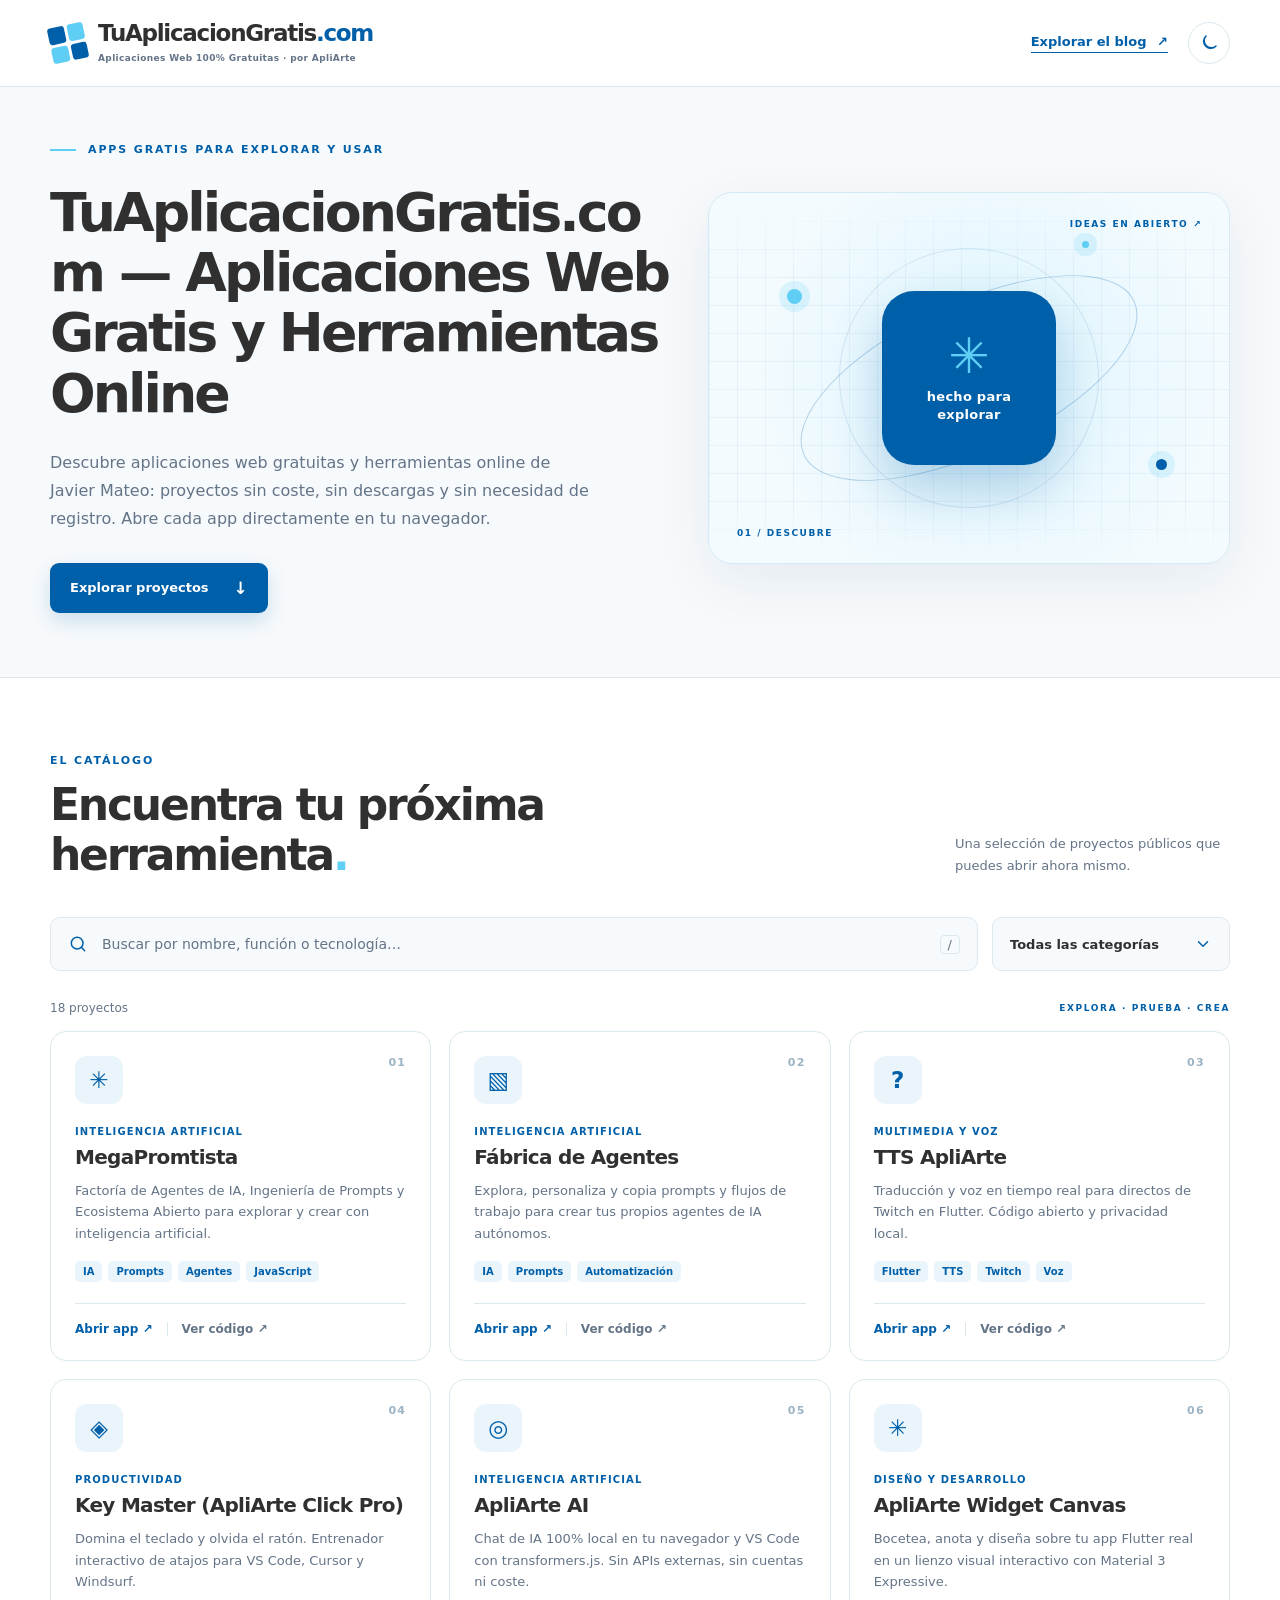
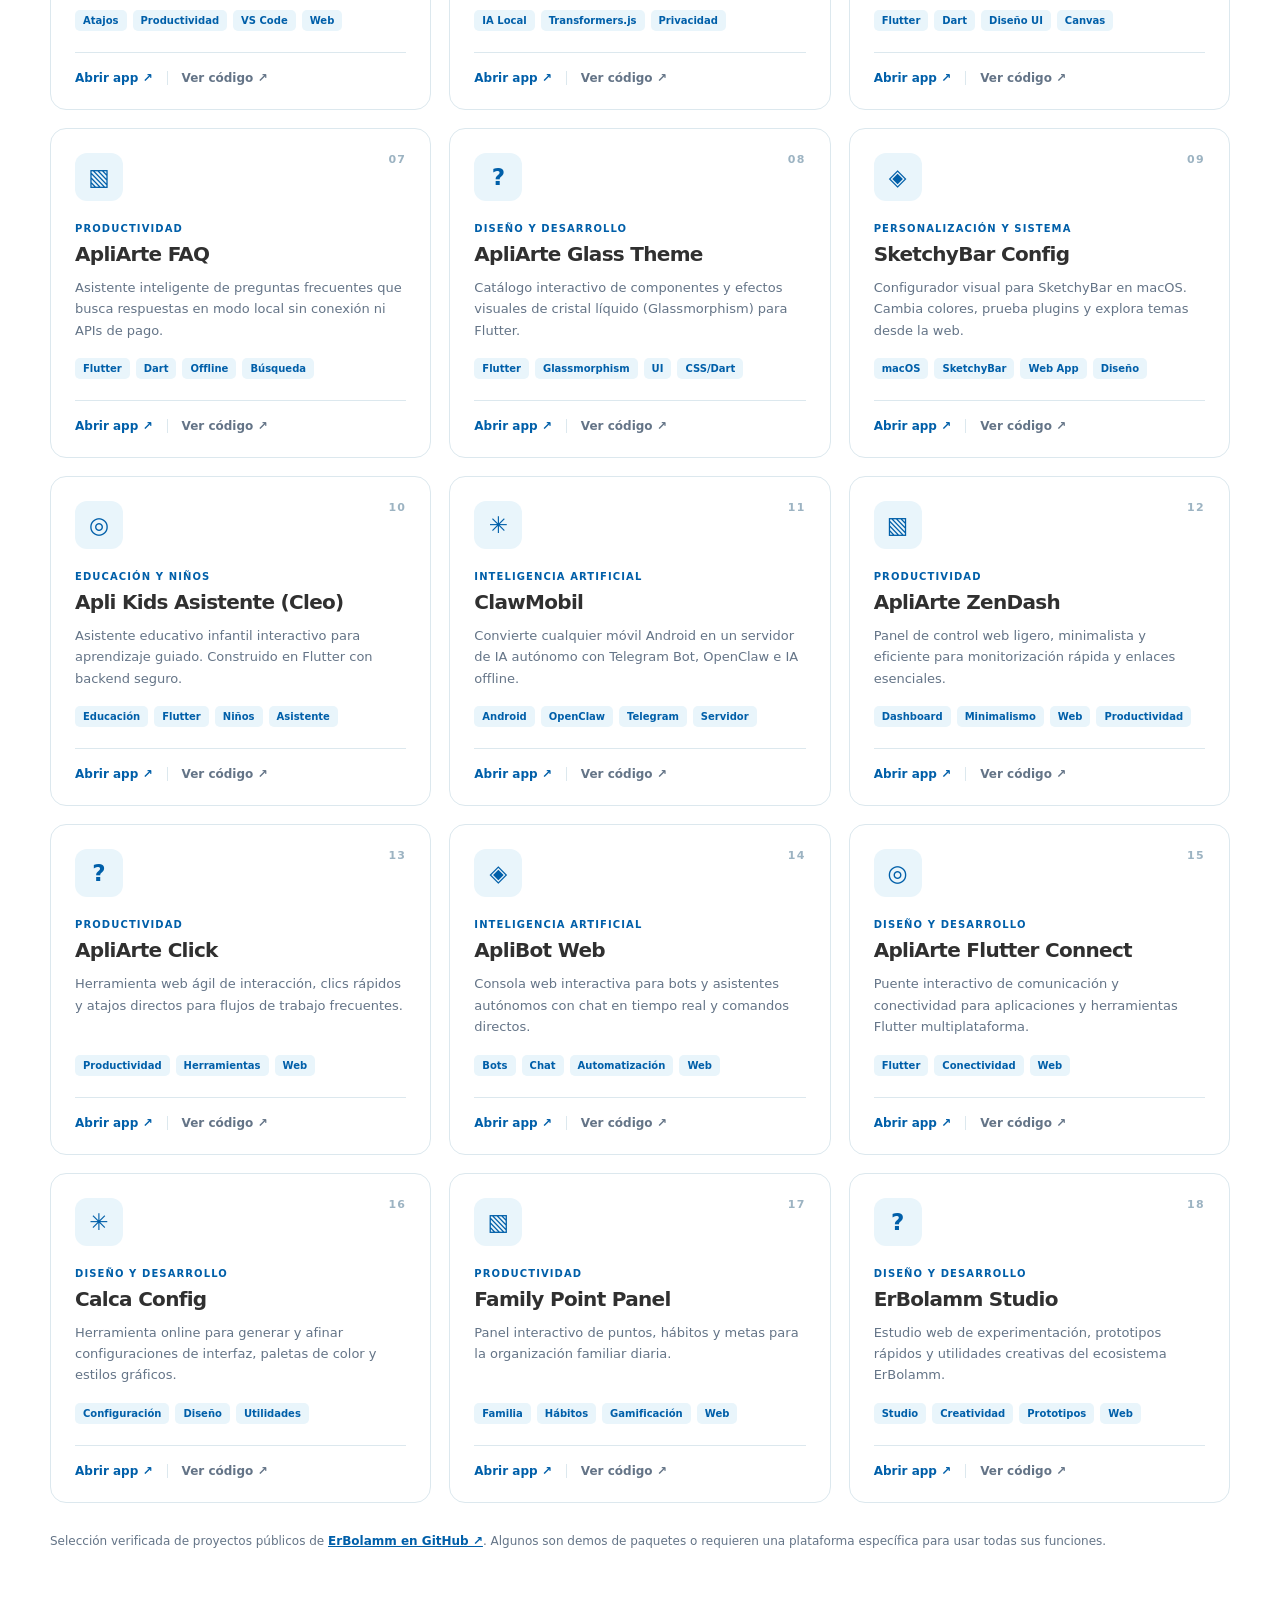
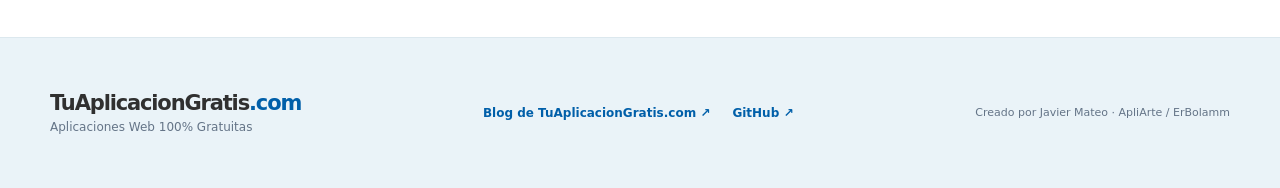
==== commit 786f8d7f: "feat(catalog): add 18 public web apps and sync ItemList JSON-LD" ====
--- a/index.html
+++ b/index.html
@@ -37,15 +37,28 @@
         "@type": "ItemList",
         "name": "Aplicaciones web gratuitas de TuAplicacionGratis.com",
         "url": "https://tuaplicaciongratis.com/#explorar",
-        "numberOfItems": 5,
+        "numberOfItems": 18,
         "itemListElement": [
           {
             "@type": "ListItem",
             "position": 1,
             "item": {
               "@type": "WebApplication",
+              "name": "MegaPromtista",
+              "description": "Factoría de Agentes de IA, Ingeniería de Prompts y Ecosistema Abierto para explorar y crear con inteligencia artificial.",
+              "url": "https://megapromtista.com/",
+              "applicationCategory": "Inteligencia artificial",
+              "operatingSystem": "Any",
+              "offers": {"@type": "Offer", "price": "0", "priceCurrency": "EUR"}
+            }
+          },
+          {
+            "@type": "ListItem",
+            "position": 2,
+            "item": {
+              "@type": "WebApplication",
               "name": "Fábrica de Agentes",
-              "description": "Explora, personaliza y copia prompts y flujos de trabajo para crear tus propios agentes de IA.",
+              "description": "Explora, personaliza y copia prompts y flujos de trabajo para crear tus propios agentes de IA autónomos.",
               "url": "https://erbolamm.github.io/FabricaDeAgentesApliarte/",
               "applicationCategory": "Inteligencia artificial",
               "operatingSystem": "Any",
@@ -54,11 +67,50 @@
           },
           {
             "@type": "ListItem",
-            "position": 2,
+            "position": 3,
+            "item": {
+              "@type": "WebApplication",
+              "name": "TTS ApliArte",
+              "description": "Traducción y voz en tiempo real para directos de Twitch en Flutter. Código abierto y privacidad local.",
+              "url": "https://erbolamm.github.io/tts-apliarte/landing.html",
+              "applicationCategory": "Multimedia y voz",
+              "operatingSystem": "Any",
+              "offers": {"@type": "Offer", "price": "0", "priceCurrency": "EUR"}
+            }
+          },
+          {
+            "@type": "ListItem",
+            "position": 4,
+            "item": {
+              "@type": "WebApplication",
+              "name": "Key Master (ApliArte Click Pro)",
+              "description": "Domina el teclado y olvida el ratón. Entrenador interactivo de atajos para VS Code, Cursor y Windsurf.",
+              "url": "https://apliarte-click-pro-2026.web.app/",
+              "applicationCategory": "Productividad",
+              "operatingSystem": "Any",
+              "offers": {"@type": "Offer", "price": "0", "priceCurrency": "EUR"}
+            }
+          },
+          {
+            "@type": "ListItem",
+            "position": 5,
+            "item": {
+              "@type": "WebApplication",
+              "name": "ApliArte AI",
+              "description": "Chat de IA 100% local en tu navegador y VS Code con transformers.js. Sin APIs externas, sin cuentas ni coste.",
+              "url": "https://erbolamm.github.io/apliarte-ai/",
+              "applicationCategory": "Inteligencia artificial",
+              "operatingSystem": "Any",
+              "offers": {"@type": "Offer", "price": "0", "priceCurrency": "EUR"}
+            }
+          },
+          {
+            "@type": "ListItem",
+            "position": 6,
             "item": {
               "@type": "WebApplication",
               "name": "ApliArte Widget Canvas",
-              "description": "Diseña y anota interfaces Flutter sobre un lienzo visual; convierte tus cambios en prompts de implementación.",
+              "description": "Bocetea, anota y diseña sobre tu app Flutter real en un lienzo visual interactivo con Material 3 Expressive.",
               "url": "https://erbolamm.github.io/apliarte-widget-canvas/",
               "applicationCategory": "Diseño y desarrollo",
               "operatingSystem": "Any",
@@ -67,11 +119,11 @@
           },
           {
             "@type": "ListItem",
-            "position": 3,
+            "position": 7,
             "item": {
               "@type": "WebApplication",
               "name": "ApliArte FAQ",
-              "description": "Prueba un asistente de preguntas frecuentes que busca respuestas sin conexión ni servicios de IA.",
+              "description": "Asistente inteligente de preguntas frecuentes que busca respuestas en modo local sin conexión ni APIs de pago.",
               "url": "https://erbolamm.github.io/apliarte_faq/",
               "applicationCategory": "Productividad",
               "operatingSystem": "Any",
@@ -80,11 +132,11 @@
           },
           {
             "@type": "ListItem",
-            "position": 4,
+            "position": 8,
             "item": {
               "@type": "WebApplication",
               "name": "ApliArte Glass Theme",
-              "description": "Demo interactiva de componentes y efectos de cristal para interfaces creadas con Flutter.",
+              "description": "Catálogo interactivo de componentes y efectos visuales de cristal líquido (Glassmorphism) para Flutter.",
               "url": "https://erbolamm.github.io/apliarte-glass-theme/",
               "applicationCategory": "Diseño y desarrollo",
               "operatingSystem": "Any",
@@ -93,13 +145,130 @@
           },
           {
             "@type": "ListItem",
-            "position": 5,
-            "item": {
-              "@type": "WebApplication",
-              "name": "MegaPromtista",
-              "description": "Mapa interactivo de proyectos, prompts y agentes para explorar el ecosistema abierto de ApliArte.",
-              "url": "https://megapromtista.com/",
-              "applicationCategory": "Inteligencia artificial",
+            "position": 9,
+            "item": {
+              "@type": "WebApplication",
+              "name": "SketchyBar Config",
+              "description": "Configurador visual para SketchyBar en macOS. Cambia colores, prueba plugins y explora temas desde la web.",
+              "url": "https://erbolamm.github.io/SketchyBar-Config/",
+              "applicationCategory": "Personalización y sistema",
+              "operatingSystem": "Any",
+              "offers": {"@type": "Offer", "price": "0", "priceCurrency": "EUR"}
+            }
+          },
+          {
+            "@type": "ListItem",
+            "position": 10,
+            "item": {
+              "@type": "WebApplication",
+              "name": "Apli Kids Asistente (Cleo)",
+              "description": "Asistente educativo infantil interactivo para aprendizaje guiado. Construido en Flutter con backend seguro.",
+              "url": "https://erbolamm.github.io/apli-kids-asis/",
+              "applicationCategory": "Educación y niños",
+              "operatingSystem": "Any",
+              "offers": {"@type": "Offer", "price": "0", "priceCurrency": "EUR"}
+            }
+          },
+          {
+            "@type": "ListItem",
+            "position": 11,
+            "item": {
+              "@type": "WebApplication",
+              "name": "ClawMobil",
+              "description": "Convierte cualquier móvil Android en un servidor de IA autónomo con Telegram Bot, OpenClaw e IA offline.",
+              "url": "https://erbolamm.github.io/ClawMobil/",
+              "applicationCategory": "Inteligencia artificial",
+              "operatingSystem": "Any",
+              "offers": {"@type": "Offer", "price": "0", "priceCurrency": "EUR"}
+            }
+          },
+          {
+            "@type": "ListItem",
+            "position": 12,
+            "item": {
+              "@type": "WebApplication",
+              "name": "ApliArte ZenDash",
+              "description": "Panel de control web ligero, minimalista y eficiente para monitorización rápida y enlaces esenciales.",
+              "url": "https://erbolamm.github.io/ApliArteZenDash/",
+              "applicationCategory": "Productividad",
+              "operatingSystem": "Any",
+              "offers": {"@type": "Offer", "price": "0", "priceCurrency": "EUR"}
+            }
+          },
+          {
+            "@type": "ListItem",
+            "position": 13,
+            "item": {
+              "@type": "WebApplication",
+              "name": "ApliArte Click",
+              "description": "Herramienta web ágil de interacción, clics rápidos y atajos directos para flujos de trabajo frecuentes.",
+              "url": "https://erbolamm.github.io/ApliArteClick/",
+              "applicationCategory": "Productividad",
+              "operatingSystem": "Any",
+              "offers": {"@type": "Offer", "price": "0", "priceCurrency": "EUR"}
+            }
+          },
+          {
+            "@type": "ListItem",
+            "position": 14,
+            "item": {
+              "@type": "WebApplication",
+              "name": "ApliBot Web",
+              "description": "Consola web interactiva para bots y asistentes autónomos con chat en tiempo real y comandos directos.",
+              "url": "https://erbolamm.github.io/aplibot-web/",
+              "applicationCategory": "Inteligencia artificial",
+              "operatingSystem": "Any",
+              "offers": {"@type": "Offer", "price": "0", "priceCurrency": "EUR"}
+            }
+          },
+          {
+            "@type": "ListItem",
+            "position": 15,
+            "item": {
+              "@type": "WebApplication",
+              "name": "ApliArte Flutter Connect",
+              "description": "Puente interactivo de comunicación y conectividad para aplicaciones y herramientas Flutter multiplataforma.",
+              "url": "https://erbolamm.github.io/apliarte-flutter-connect/",
+              "applicationCategory": "Diseño y desarrollo",
+              "operatingSystem": "Any",
+              "offers": {"@type": "Offer", "price": "0", "priceCurrency": "EUR"}
+            }
+          },
+          {
+            "@type": "ListItem",
+            "position": 16,
+            "item": {
+              "@type": "WebApplication",
+              "name": "Calca Config",
+              "description": "Herramienta online para generar y afinar configuraciones de interfaz, paletas de color y estilos gráficos.",
+              "url": "https://erbolamm.github.io/calca-config/",
+              "applicationCategory": "Diseño y desarrollo",
+              "operatingSystem": "Any",
+              "offers": {"@type": "Offer", "price": "0", "priceCurrency": "EUR"}
+            }
+          },
+          {
+            "@type": "ListItem",
+            "position": 17,
+            "item": {
+              "@type": "WebApplication",
+              "name": "Family Point Panel",
+              "description": "Panel interactivo de puntos, hábitos y metas para la organización familiar diaria.",
+              "url": "https://erbolamm.github.io/family-point-panel/",
+              "applicationCategory": "Productividad",
+              "operatingSystem": "Any",
+              "offers": {"@type": "Offer", "price": "0", "priceCurrency": "EUR"}
+            }
+          },
+          {
+            "@type": "ListItem",
+            "position": 18,
+            "item": {
+              "@type": "WebApplication",
+              "name": "ErBolamm Studio",
+              "description": "Estudio web de experimentación, prototipos rápidos y utilidades creativas del ecosistema ErBolamm.",
+              "url": "https://erbolamm.github.io/erbolamm-studio/",
+              "applicationCategory": "Diseño y desarrollo",
               "operatingSystem": "Any",
               "offers": {"@type": "Offer", "price": "0", "priceCurrency": "EUR"}
             }
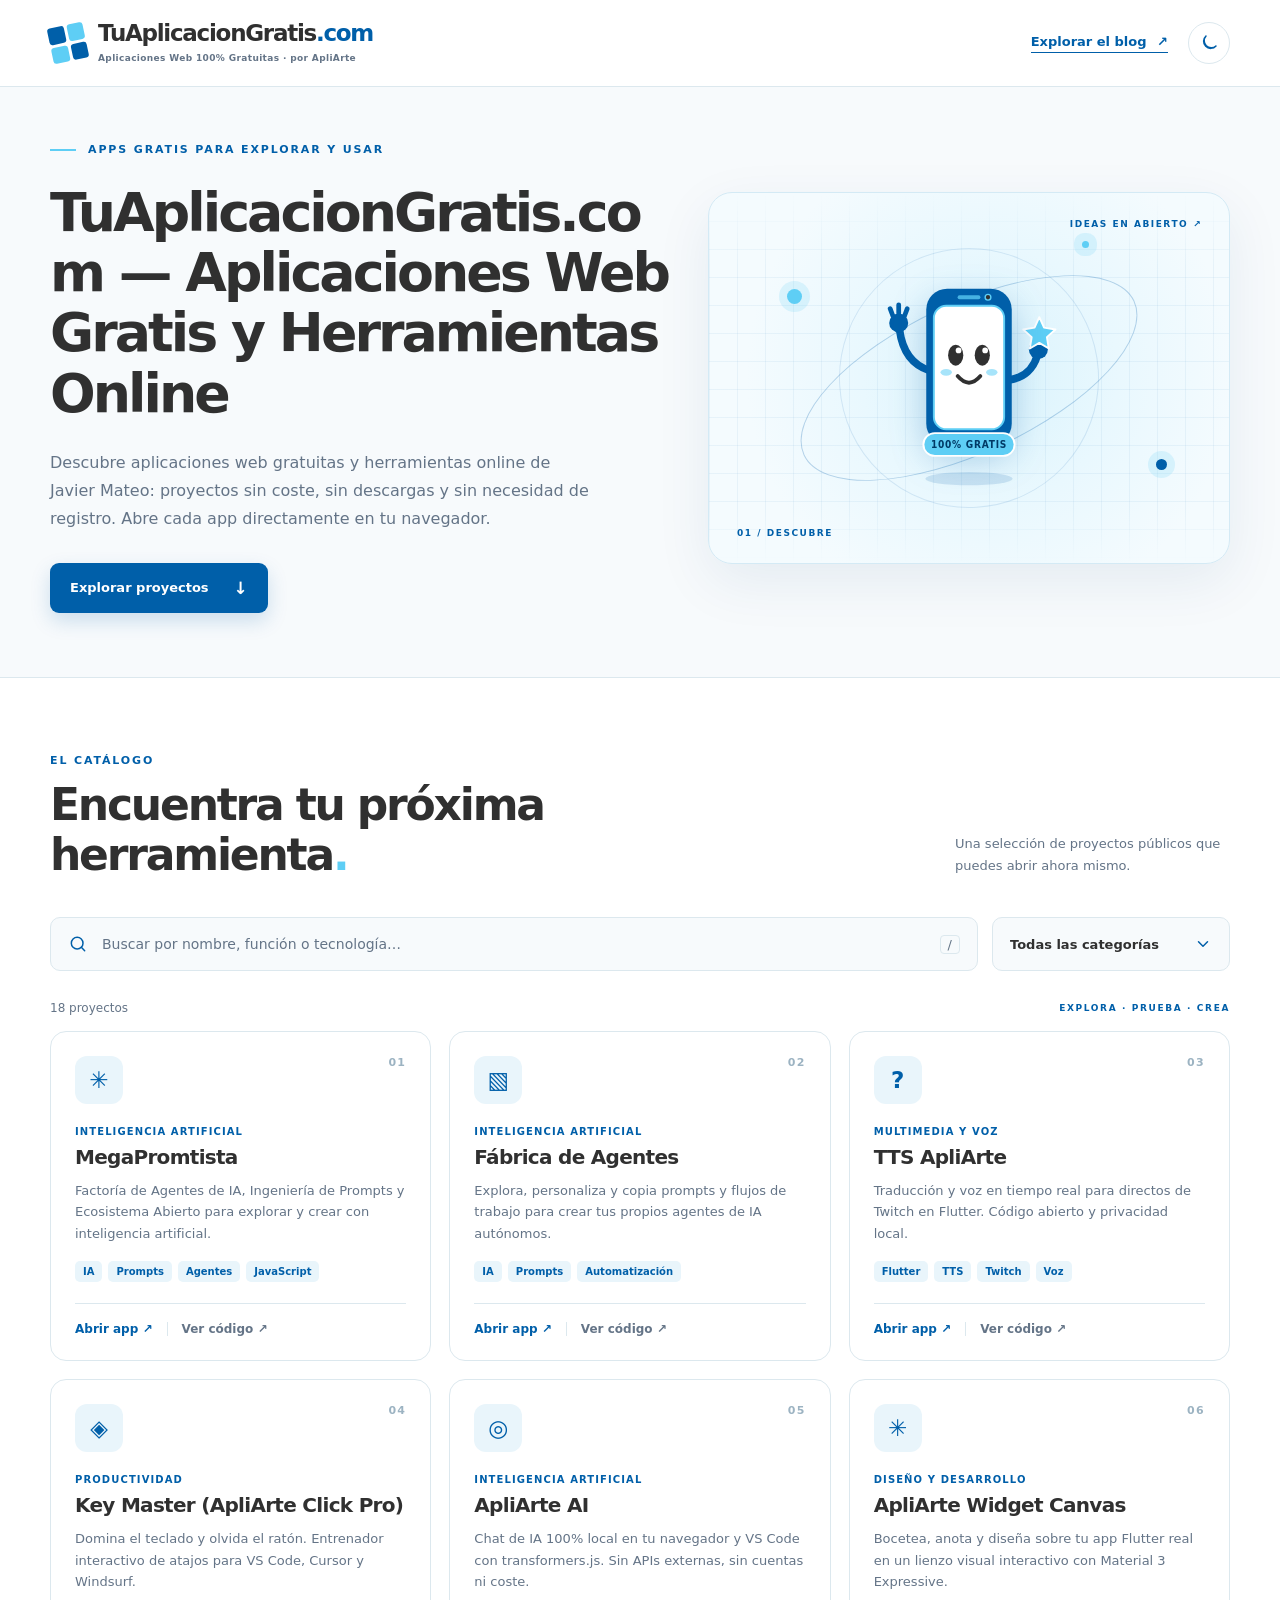
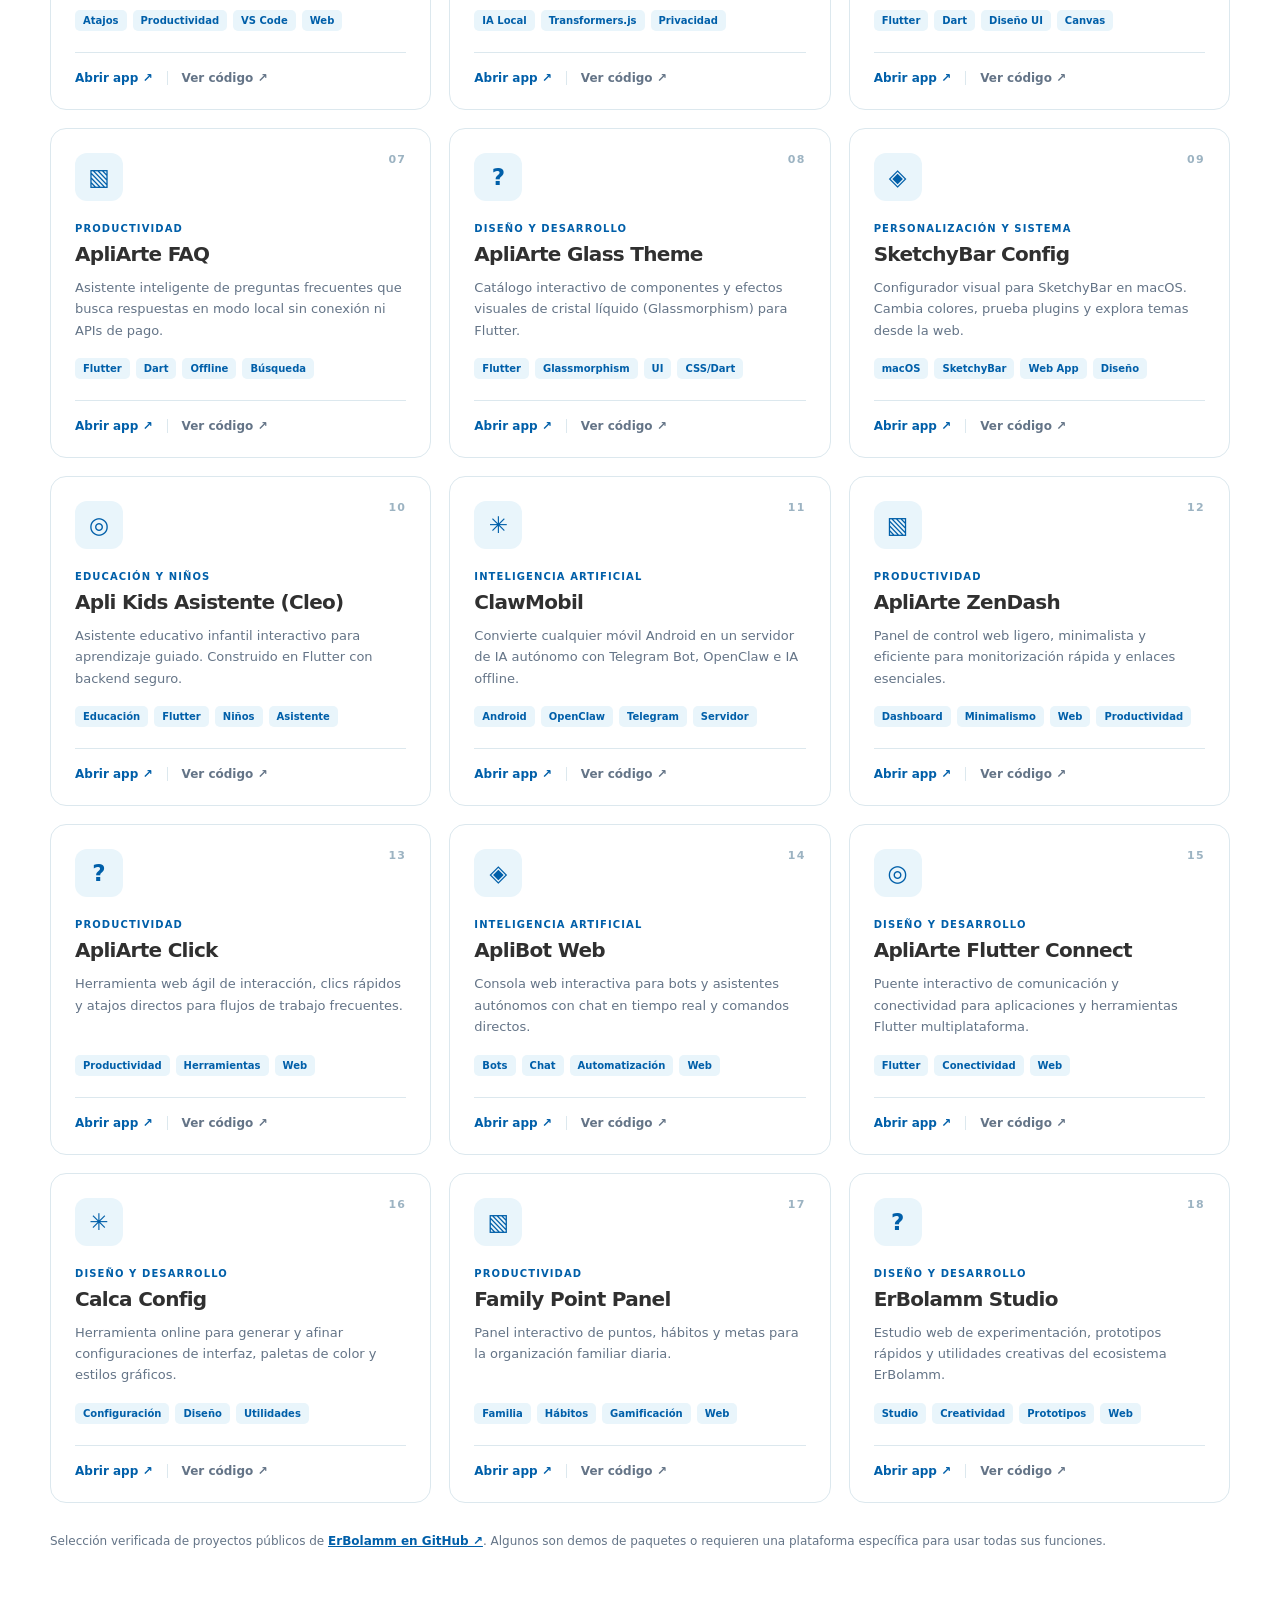
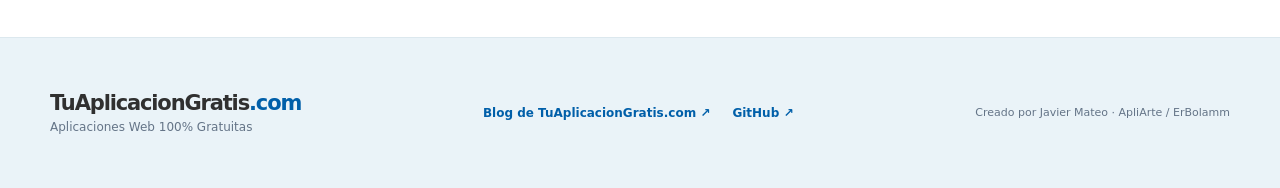
==== commit e7d42b05: "feat(hero): replace center tile with animated phone mascot Inline SVG smartphone mascot with waving " ====
--- a/index.html
+++ b/index.html
@@ -310,7 +310,38 @@
           <div class="art-grid"></div>
           <div class="art-orbit orbit-one"></div>
           <div class="art-orbit orbit-two"></div>
-          <div class="art-center"><span class="art-spark">✳</span><span>hecho para<br>explorar</span></div>
+          <div class="art-mascot">
+            <svg class="mascot" viewBox="0 0 200 240" focusable="false">
+              <ellipse class="mascot-shadow" cx="100" cy="226" rx="46" ry="7"/>
+              <g class="mascot-phone">
+                <g class="mascot-arm-wave">
+                  <path class="mascot-arm" d="M58 112 C40 106 30 92 27 70"/>
+                  <circle class="mascot-hand" cx="26" cy="62" r="10"/>
+                  <path class="mascot-finger" d="M20 55 l-3 -8 M26 52 v-9 M32 55 l3 -8"/>
+                </g>
+                <g class="mascot-arm-hold">
+                  <path class="mascot-arm" d="M142 122 C158 120 168 110 172 96"/>
+                  <circle class="mascot-hand" cx="173" cy="90" r="10"/>
+                  <path class="mascot-star" d="M174 56 l5 11 12 2 -9 8 2 12 -10 -6 -10 6 2 -12 -9 -8 12 -2 z"/>
+                </g>
+                <rect class="mascot-body" x="55" y="26" width="90" height="164" rx="22"/>
+                <rect class="mascot-screen" x="63" y="44" width="74" height="130" rx="13"/>
+                <rect class="mascot-speaker" x="88" y="33" width="24" height="4" rx="2"/>
+                <circle class="mascot-camera" cx="120" cy="35" r="3"/>
+                <g class="mascot-eyes">
+                  <ellipse class="mascot-eye" cx="86" cy="96" rx="8" ry="11"/>
+                  <ellipse class="mascot-eye" cx="114" cy="96" rx="8" ry="11"/>
+                  <circle class="mascot-shine" cx="89" cy="91" r="3"/>
+                  <circle class="mascot-shine" cx="117" cy="91" r="3"/>
+                </g>
+                <ellipse class="mascot-cheek" cx="76" cy="114" rx="6" ry="3.5"/>
+                <ellipse class="mascot-cheek" cx="124" cy="114" rx="6" ry="3.5"/>
+                <path class="mascot-smile" d="M88 118 Q100 132 112 118"/>
+                <rect class="mascot-badge" x="52" y="178" width="96" height="24" rx="12"/>
+                <text class="mascot-badge-text" x="100" y="194" text-anchor="middle" textLength="80" lengthAdjust="spacingAndGlyphs">100% GRATIS</text>
+              </g>
+            </svg>
+          </div>
           <span class="art-dot dot-one"></span><span class="art-dot dot-two"></span><span class="art-dot dot-three"></span>
           <span class="art-label label-one">01 / DESCUBRE</span><span class="art-label label-two">IDEAS EN ABIERTO ↗</span>
         </div>
--- a/app.css
+++ b/app.css
@@ -2,10 +2,10 @@
 *{box-sizing:border-box}html{scroll-behavior:smooth}body{margin:0;background:var(--page);color:var(--ink);-webkit-font-smoothing:antialiased}button,input,select{font:inherit}button,a{-webkit-tap-highlight-color:transparent}a{color:inherit}button{cursor:pointer}img,svg{display:block}.shell{width:min(1180px,calc(100% - 48px));margin-inline:auto}.sr-only{position:absolute;width:1px;height:1px;padding:0;margin:-1px;overflow:hidden;clip:rect(0,0,0,0);white-space:nowrap;border:0}.skip-link{position:absolute;z-index:10;top:-80px;left:12px;background:var(--blue);color:#fff;padding:12px 18px;border-radius:9px}.skip-link:focus{top:12px}:focus-visible{outline:3px solid var(--cyan);outline-offset:3px}
 .site-header{background:var(--surface);border-bottom:1px solid var(--line)}.header-inner{min-height:86px;display:flex;justify-content:space-between;align-items:center;gap:24px}.brand{display:inline-flex;align-items:center;gap:12px;min-width:0;text-decoration:none;color:var(--ink);font-size:23px;line-height:1;font-weight:850;letter-spacing:-.055em}.brand-copy{min-width:0}.brand-name{display:block;overflow-wrap:anywhere}.brand-accent,.footer-brand span{color:var(--blue)}.brand small{display:block;margin-top:7px;font-size:9px;font-weight:800;line-height:1.35;letter-spacing:.04em;color:var(--muted)}.brand-mark{width:36px;height:36px;flex:none;display:grid;grid-template-columns:repeat(2,1fr);gap:3px;transform:rotate(-12deg)}.brand-mark span{background:var(--blue);border-radius:3px}.brand-mark span:nth-child(2),.brand-mark span:nth-child(3){background:var(--cyan)}.header-actions{display:flex;align-items:center;gap:20px;flex:none}.blog-link{font-weight:750;font-size:13px;color:var(--blue);text-decoration:none;border-bottom:1px solid currentColor;padding-bottom:3px}.blog-link:hover{color:var(--ink)}.blog-link span{margin-left:6px}.theme-toggle{width:42px;height:42px;border:1px solid var(--line);border-radius:50%;background:var(--surface);color:var(--blue);display:grid;place-items:center;transition:transform .2s,background .2s}.theme-toggle:hover{transform:rotate(18deg);background:var(--soft)}.theme-toggle svg{width:20px;height:20px}.sun-icon{display:none}
 .hero{min-height:490px;display:grid;grid-template-columns:1.1fr .9fr;align-items:center;gap:20px;padding-block:56px 64px}.hero-copy{position:relative;z-index:1}.eyebrow,.section-kicker{color:var(--blue);font-size:11px;font-weight:850;letter-spacing:.17em}.eyebrow{display:flex;align-items:center;gap:12px;margin:0 0 27px}.eyebrow-line{width:26px;height:2px;background:var(--cyan)}.hero h1{font-size:clamp(36px,4.2vw,58px);line-height:1.12;letter-spacing:-.055em;margin:0;font-weight:850;overflow-wrap:anywhere}.hero-description{font-size:16px;line-height:1.75;color:var(--muted);max-width:540px;margin:25px 0 30px}.hero-action{display:inline-flex;gap:25px;align-items:center;padding:15px 20px;background:var(--blue);border-radius:9px;color:#fff;font-size:13px;font-weight:750;text-decoration:none;box-shadow:0 8px 20px rgba(0,95,169,.18);transition:transform .2s,box-shadow .2s}.hero-action:hover{transform:translateY(-3px);box-shadow:0 12px 25px rgba(0,95,169,.25)}.hero-action span{font-size:17px}
-.hero-art{position:relative;min-height:372px;isolation:isolate;overflow:hidden;border:1px solid #d4eaf5;border-radius:24px;background:radial-gradient(circle at 54% 49%,#d9f3fc 0,#e9f8fe 38%,#f4fbfe 72%);box-shadow:var(--shadow)}.art-grid{position:absolute;inset:0;background-image:linear-gradient(rgba(0,95,169,.055) 1px,transparent 1px),linear-gradient(90deg,rgba(0,95,169,.055) 1px,transparent 1px);background-size:28px 28px;mask-image:linear-gradient(to bottom,transparent,#000 20%,#000 85%,transparent)}.art-orbit{position:absolute;top:50%;left:50%;border:1px solid rgba(0,95,169,.26);border-radius:50%;transform:translate(-50%,-50%) rotate(-25deg)}.orbit-one{width:365px;height:150px}.orbit-two{width:260px;height:260px;border-color:rgba(0,95,169,.12)}.art-center{position:absolute;top:50%;left:50%;transform:translate(-50%,-50%);width:174px;height:174px;border-radius:32px;display:flex;flex-direction:column;align-items:center;justify-content:center;gap:7px;background:var(--blue);color:#fff;box-shadow:0 25px 50px rgba(0,95,169,.25);text-align:center;font-size:13px;font-weight:700;line-height:1.4;letter-spacing:.02em}.art-spark{font-size:49px;font-weight:300;color:var(--cyan);line-height:1}.art-dot{position:absolute;width:15px;height:15px;border-radius:50%;background:var(--cyan);box-shadow:0 0 0 8px rgba(94,206,245,.18)}.dot-one{top:26%;left:15%}.dot-two{bottom:25%;right:12%;width:11px;height:11px;background:var(--blue)}.dot-three{top:13%;right:27%;width:7px;height:7px}.art-label{position:absolute;font-size:9px;font-weight:800;letter-spacing:.17em;color:var(--blue)}.label-one{bottom:25px;left:28px}.label-two{top:26px;right:27px}
+.hero-art{position:relative;min-height:372px;isolation:isolate;overflow:hidden;border:1px solid #d4eaf5;border-radius:24px;background:radial-gradient(circle at 54% 49%,#d9f3fc 0,#e9f8fe 38%,#f4fbfe 72%);box-shadow:var(--shadow)}.art-grid{position:absolute;inset:0;background-image:linear-gradient(rgba(0,95,169,.055) 1px,transparent 1px),linear-gradient(90deg,rgba(0,95,169,.055) 1px,transparent 1px);background-size:28px 28px;mask-image:linear-gradient(to bottom,transparent,#000 20%,#000 85%,transparent)}.art-orbit{position:absolute;top:50%;left:50%;border:1px solid rgba(0,95,169,.26);border-radius:50%;transform:translate(-50%,-50%) rotate(-25deg)}.orbit-one{width:365px;height:150px}.orbit-two{width:260px;height:260px;border-color:rgba(0,95,169,.12)}.art-mascot{position:absolute;top:50%;left:50%;z-index:1;width:190px;transform:translate(-50%,-50%)}.mascot{width:100%;height:auto;overflow:visible}.mascot-phone{animation:phone-float 4.6s ease-in-out infinite}.mascot-shadow{fill:var(--blue);opacity:.14;transform-origin:100px 226px;animation:shadow-pulse 4.6s ease-in-out infinite}.mascot-body{fill:var(--blue);filter:drop-shadow(0 14px 18px rgba(0,95,169,.28))}.mascot-screen{fill:#fff;stroke:var(--cyan);stroke-width:2}.mascot-speaker{fill:var(--cyan);opacity:.75}.mascot-camera{fill:var(--ink);stroke:var(--cyan);stroke-width:1.5}.mascot-eye{fill:var(--ink)}.mascot-shine{fill:#fff}.mascot-eyes{transform-origin:100px 96px;animation:eye-blink 5.5s ease-in-out infinite}.mascot-cheek{fill:var(--cyan);opacity:.55}.mascot-smile{fill:none;stroke:var(--ink);stroke-width:4;stroke-linecap:round}.mascot-arm,.mascot-finger{fill:none;stroke:var(--blue);stroke-linecap:round}.mascot-arm{stroke-width:8}.mascot-finger{stroke-width:5}.mascot-hand{fill:var(--blue)}.mascot-arm-wave{transform-origin:58px 112px;animation:hand-wave 2.4s ease-in-out infinite}.mascot-star{fill:var(--cyan);stroke:#fff;stroke-width:2;stroke-linejoin:round;transform-origin:174px 74px;animation:star-twinkle 2.8s ease-in-out infinite}.mascot-badge{fill:var(--cyan);stroke:#fff;stroke-width:2}.mascot-badge-text{fill:#003a66;font-size:10.5px;font-weight:850;letter-spacing:.08em}@keyframes phone-float{0%,100%{transform:translateY(0)}50%{transform:translateY(-9px)}}@keyframes shadow-pulse{0%,100%{transform:scale(1);opacity:.14}50%{transform:scale(.82);opacity:.08}}@keyframes hand-wave{0%,55%,100%{transform:rotate(0)}10%,30%{transform:rotate(14deg)}20%,40%{transform:rotate(-8deg)}}@keyframes star-twinkle{0%,100%{transform:scale(1) rotate(0)}50%{transform:scale(1.15) rotate(12deg)}}@keyframes eye-blink{0%,92%,100%{transform:scaleY(1)}95%{transform:scaleY(.1)}}.art-dot{position:absolute;width:15px;height:15px;border-radius:50%;background:var(--cyan);box-shadow:0 0 0 8px rgba(94,206,245,.18)}.dot-one{top:26%;left:15%}.dot-two{bottom:25%;right:12%;width:11px;height:11px;background:var(--blue)}.dot-three{top:13%;right:27%;width:7px;height:7px}.art-label{position:absolute;font-size:9px;font-weight:800;letter-spacing:.17em;color:var(--blue)}.label-one{bottom:25px;left:28px}.label-two{top:26px;right:27px}
 .catalog-section{padding:76px 0 85px;background:var(--surface);border-top:1px solid var(--line)}.section-heading{display:flex;justify-content:space-between;align-items:end;gap:30px}.section-kicker{margin:0 0 13px}.section-heading h2{max-width:650px;margin:0;font-size:clamp(30px,3.5vw,44px);line-height:1.15;letter-spacing:-.05em}.section-heading h2 span{color:var(--cyan)}.section-aside{max-width:275px;margin:0 0 5px;color:var(--muted);font-size:13px;line-height:1.65}.controls{display:flex;gap:14px;margin-top:36px}.search-box,.category-wrap{height:54px;border:1px solid var(--line);background:var(--page);border-radius:10px;display:flex;align-items:center;transition:border-color .2s,box-shadow .2s}.search-box:focus-within,.category-wrap:focus-within{border-color:var(--blue);box-shadow:0 0 0 3px rgba(94,206,245,.2)}.search-box{flex:1;min-width:0;padding:0 17px;gap:12px}.search-box svg{width:20px;height:20px;flex:none;color:var(--blue)}.search-box input{min-width:0;width:100%;border:0;outline:0;background:transparent;color:var(--ink);font-size:14px}.search-box input::placeholder{color:var(--muted)}.search-shortcut{color:var(--muted);font-size:13px;border:1px solid var(--line);padding:1px 7px;border-radius:4px}.category-wrap{width:238px;position:relative;flex:none}.category-wrap select{appearance:none;width:100%;height:100%;border:0;outline:0;background:transparent;color:var(--ink);padding:0 44px 0 17px;font-size:13px;font-weight:650;cursor:pointer}.category-wrap svg{position:absolute;right:17px;width:18px;height:18px;pointer-events:none;color:var(--blue)}.results-bar{display:flex;justify-content:space-between;align-items:center;margin:30px 0 16px;color:var(--muted);font-size:12px}.results-bar p{margin:0}.results-decoration{font-size:9px;letter-spacing:.18em;font-weight:800;color:var(--blue)}.card-grid{display:grid;grid-template-columns:repeat(3,minmax(0,1fr));gap:18px}.app-card{min-height:316px;padding:24px;background:var(--surface);border:1px solid var(--line);border-radius:16px;display:flex;flex-direction:column;transition:transform .2s,border-color .2s,box-shadow .2s}.app-card:hover,.app-card:focus-within{transform:translateY(-4px);border-color:var(--cyan);box-shadow:var(--shadow)}.card-top{display:flex;justify-content:space-between;align-items:start;gap:12px}.card-symbol{display:grid;place-items:center;width:48px;height:48px;border-radius:12px;background:var(--soft);color:var(--blue);font-size:23px;font-weight:800}.card-index{color:#9cb3c2;font-size:11px;font-weight:800;letter-spacing:.12em}.card-category{color:var(--blue);font-size:10px;font-weight:800;letter-spacing:.11em;text-transform:uppercase;margin:22px 0 8px}.app-card h3{font-size:20px;line-height:1.25;letter-spacing:-.035em;margin:0 0 10px}.card-description{font-size:13px;line-height:1.65;color:var(--muted);margin:0 0 17px}.card-tags{display:flex;flex-wrap:wrap;gap:6px;margin-top:auto}.card-tags span{padding:5px 8px;border-radius:5px;background:var(--soft);color:var(--blue);font-size:10px;font-weight:700}.card-links{display:flex;align-items:center;gap:14px;border-top:1px solid var(--line);margin-top:21px;padding-top:18px;font-size:12px;font-weight:750}.card-links a{text-decoration:none}.card-links a:hover{text-decoration:underline}.card-live{color:var(--blue)}.card-repo{color:var(--muted)}.card-links .divider{width:1px;height:14px;background:var(--line)}.empty-state{border:1px dashed var(--line);border-radius:15px;padding:55px 20px;text-align:center}.empty-state[hidden]{display:none}.empty-state>span{font-size:49px;color:var(--cyan)}.empty-state h3{font-size:20px;margin:4px 0 8px}.empty-state p{color:var(--muted);font-size:14px}.empty-state button{border:0;background:none;color:var(--blue);font-weight:750;margin-top:10px}.catalog-note{font-size:12px;line-height:1.65;color:var(--muted);margin:29px 0 0}.catalog-note a{color:var(--blue);font-weight:700}
 .site-footer{background:#eaf3f8;border-top:1px solid var(--line)}.footer-inner{min-height:150px;display:flex;justify-content:space-between;align-items:center;gap:25px;flex-wrap:wrap;padding-block:24px}.footer-brand{font-size:21px;font-weight:850;letter-spacing:-.055em;overflow-wrap:anywhere}.site-footer p{margin:5px 0 0;color:var(--muted);font-size:12px}.footer-links{display:flex;gap:22px;font-size:12px;font-weight:700;color:var(--blue)}.footer-links a{text-decoration:none}.footer-links a:hover{text-decoration:underline}.footer-credit{color:var(--muted);font-size:11px}
-html[data-theme="dark"]{color-scheme:dark;--blue:#5ecef5;--cyan:#5ecef5;--ink:#edf6fa;--muted:#a6bac7;--page:#131d27;--surface:#1b2935;--line:#354856;--soft:#253f50;--hero:#1b2935;--shadow:0 18px 55px rgba(0,0,0,.22)}html[data-theme="dark"] .hero-action{background:#005fa9;color:#fff}html[data-theme="dark"] .hero-art{background:radial-gradient(circle at 54% 49%,#244d65 0,#1e3b4e 40%,#1b2935 76%);border-color:var(--line)}html[data-theme="dark"] .art-center{background:#005fa9}html[data-theme="dark"] .site-footer{background:#17232e}html[data-theme="dark"] .moon-icon{display:none}html[data-theme="dark"] .sun-icon{display:block}
-@media(max-width:900px){.hero{grid-template-columns:1fr .75fr}.hero-art{min-height:310px}.art-center{width:135px;height:135px}.orbit-one{width:280px}.orbit-two{width:210px}.card-grid{grid-template-columns:repeat(2,minmax(0,1fr))}}
-@media(max-width:680px){.shell{width:min(100% - 32px,500px)}.header-inner{min-height:72px;gap:10px}.brand{font-size:clamp(14px,3.8vw,20px);gap:8px}.brand small{font-size:8px}.brand-mark{width:28px;height:28px}.header-actions{gap:13px}.blog-link{display:none}.theme-toggle{width:38px;height:38px}.hero{display:flex;flex-direction:column;align-items:stretch;gap:33px;min-height:auto;padding-block:54px 55px}.hero h1{font-size:clamp(32px,8vw,48px)}.hero-description{font-size:14px}.hero-art{min-height:235px}.art-center{width:115px;height:115px;border-radius:22px;font-size:10px}.art-spark{font-size:36px}.orbit-one{width:250px;height:105px}.orbit-two{width:180px;height:180px}.catalog-section{padding-block:54px 60px}.section-heading{display:block}.section-aside{margin-top:14px}.controls{flex-direction:column;margin-top:26px}.category-wrap{width:100%}.results-decoration{display:none}.card-grid{grid-template-columns:1fr}.app-card{min-height:285px}.footer-inner{min-height:160px;align-items:start;flex-direction:column;justify-content:center;gap:22px}.footer-links{flex-wrap:wrap}}
-@media(prefers-reduced-motion:reduce){html{scroll-behavior:auto}*,*::before,*::after{transition-duration:.01ms!important;animation-duration:.01ms!important}}
+html[data-theme="dark"]{color-scheme:dark;--blue:#5ecef5;--cyan:#5ecef5;--ink:#edf6fa;--muted:#a6bac7;--page:#131d27;--surface:#1b2935;--line:#354856;--soft:#253f50;--hero:#1b2935;--shadow:0 18px 55px rgba(0,0,0,.22)}html[data-theme="dark"] .hero-action{background:#005fa9;color:#fff}html[data-theme="dark"] .hero-art{background:radial-gradient(circle at 54% 49%,#244d65 0,#1e3b4e 40%,#1b2935 76%);border-color:var(--line)}html[data-theme="dark"] .mascot-body,html[data-theme="dark"] .mascot-hand{fill:#005fa9}html[data-theme="dark"] .mascot-arm,html[data-theme="dark"] .mascot-finger{stroke:#005fa9}html[data-theme="dark"] .mascot-body{filter:drop-shadow(0 14px 18px rgba(0,0,0,.35))}html[data-theme="dark"] .mascot-screen{fill:#10202c}html[data-theme="dark"] .mascot-shadow{fill:#000}html[data-theme="dark"] .mascot-star,html[data-theme="dark"] .mascot-badge{stroke:#10202c}html[data-theme="dark"] .site-footer{background:#17232e}html[data-theme="dark"] .moon-icon{display:none}html[data-theme="dark"] .sun-icon{display:block}
+@media(max-width:900px){.hero{grid-template-columns:1fr .75fr}.hero-art{min-height:310px}.art-mascot{width:150px}.orbit-one{width:280px}.orbit-two{width:210px}.card-grid{grid-template-columns:repeat(2,minmax(0,1fr))}}
+@media(max-width:680px){.shell{width:min(100% - 32px,500px)}.header-inner{min-height:72px;gap:10px}.brand{font-size:clamp(14px,3.8vw,20px);gap:8px}.brand small{font-size:8px}.brand-mark{width:28px;height:28px}.header-actions{gap:13px}.blog-link{display:none}.theme-toggle{width:38px;height:38px}.hero{display:flex;flex-direction:column;align-items:stretch;gap:33px;min-height:auto;padding-block:54px 55px}.hero h1{font-size:clamp(32px,8vw,48px)}.hero-description{font-size:14px}.hero-art{min-height:235px}.art-mascot{width:124px}.orbit-one{width:250px;height:105px}.orbit-two{width:180px;height:180px}.catalog-section{padding-block:54px 60px}.section-heading{display:block}.section-aside{margin-top:14px}.controls{flex-direction:column;margin-top:26px}.category-wrap{width:100%}.results-decoration{display:none}.card-grid{grid-template-columns:1fr}.app-card{min-height:285px}.footer-inner{min-height:160px;align-items:start;flex-direction:column;justify-content:center;gap:22px}.footer-links{flex-wrap:wrap}}
+@media(prefers-reduced-motion:reduce){html{scroll-behavior:auto}*,*::before,*::after{transition-duration:.01ms!important;animation-duration:.01ms!important}.mascot-phone,.mascot-shadow,.mascot-eyes,.mascot-arm-wave,.mascot-star{animation:none!important}}
--- a/app.css
+++ b/app.css
@@ -2,10 +2,10 @@
 *{box-sizing:border-box}html{scroll-behavior:smooth}body{margin:0;background:var(--page);color:var(--ink);-webkit-font-smoothing:antialiased}button,input,select{font:inherit}button,a{-webkit-tap-highlight-color:transparent}a{color:inherit}button{cursor:pointer}img,svg{display:block}.shell{width:min(1180px,calc(100% - 48px));margin-inline:auto}.sr-only{position:absolute;width:1px;height:1px;padding:0;margin:-1px;overflow:hidden;clip:rect(0,0,0,0);white-space:nowrap;border:0}.skip-link{position:absolute;z-index:10;top:-80px;left:12px;background:var(--blue);color:#fff;padding:12px 18px;border-radius:9px}.skip-link:focus{top:12px}:focus-visible{outline:3px solid var(--cyan);outline-offset:3px}
 .site-header{background:var(--surface);border-bottom:1px solid var(--line)}.header-inner{min-height:86px;display:flex;justify-content:space-between;align-items:center;gap:24px}.brand{display:inline-flex;align-items:center;gap:12px;min-width:0;text-decoration:none;color:var(--ink);font-size:23px;line-height:1;font-weight:850;letter-spacing:-.055em}.brand-copy{min-width:0}.brand-name{display:block;overflow-wrap:anywhere}.brand-accent,.footer-brand span{color:var(--blue)}.brand small{display:block;margin-top:7px;font-size:9px;font-weight:800;line-height:1.35;letter-spacing:.04em;color:var(--muted)}.brand-mark{width:36px;height:36px;flex:none;display:grid;grid-template-columns:repeat(2,1fr);gap:3px;transform:rotate(-12deg)}.brand-mark span{background:var(--blue);border-radius:3px}.brand-mark span:nth-child(2),.brand-mark span:nth-child(3){background:var(--cyan)}.header-actions{display:flex;align-items:center;gap:20px;flex:none}.blog-link{font-weight:750;font-size:13px;color:var(--blue);text-decoration:none;border-bottom:1px solid currentColor;padding-bottom:3px}.blog-link:hover{color:var(--ink)}.blog-link span{margin-left:6px}.theme-toggle{width:42px;height:42px;border:1px solid var(--line);border-radius:50%;background:var(--surface);color:var(--blue);display:grid;place-items:center;transition:transform .2s,background .2s}.theme-toggle:hover{transform:rotate(18deg);background:var(--soft)}.theme-toggle svg{width:20px;height:20px}.sun-icon{display:none}
 .hero{min-height:490px;display:grid;grid-template-columns:1.1fr .9fr;align-items:center;gap:20px;padding-block:56px 64px}.hero-copy{position:relative;z-index:1}.eyebrow,.section-kicker{color:var(--blue);font-size:11px;font-weight:850;letter-spacing:.17em}.eyebrow{display:flex;align-items:center;gap:12px;margin:0 0 27px}.eyebrow-line{width:26px;height:2px;background:var(--cyan)}.hero h1{font-size:clamp(36px,4.2vw,58px);line-height:1.12;letter-spacing:-.055em;margin:0;font-weight:850;overflow-wrap:anywhere}.hero-description{font-size:16px;line-height:1.75;color:var(--muted);max-width:540px;margin:25px 0 30px}.hero-action{display:inline-flex;gap:25px;align-items:center;padding:15px 20px;background:var(--blue);border-radius:9px;color:#fff;font-size:13px;font-weight:750;text-decoration:none;box-shadow:0 8px 20px rgba(0,95,169,.18);transition:transform .2s,box-shadow .2s}.hero-action:hover{transform:translateY(-3px);box-shadow:0 12px 25px rgba(0,95,169,.25)}.hero-action span{font-size:17px}
-.hero-art{position:relative;min-height:372px;isolation:isolate;overflow:hidden;border:1px solid #d4eaf5;border-radius:24px;background:radial-gradient(circle at 54% 49%,#d9f3fc 0,#e9f8fe 38%,#f4fbfe 72%);box-shadow:var(--shadow)}.art-grid{position:absolute;inset:0;background-image:linear-gradient(rgba(0,95,169,.055) 1px,transparent 1px),linear-gradient(90deg,rgba(0,95,169,.055) 1px,transparent 1px);background-size:28px 28px;mask-image:linear-gradient(to bottom,transparent,#000 20%,#000 85%,transparent)}.art-orbit{position:absolute;top:50%;left:50%;border:1px solid rgba(0,95,169,.26);border-radius:50%;transform:translate(-50%,-50%) rotate(-25deg)}.orbit-one{width:365px;height:150px}.orbit-two{width:260px;height:260px;border-color:rgba(0,95,169,.12)}.art-center{position:absolute;top:50%;left:50%;transform:translate(-50%,-50%);width:174px;height:174px;border-radius:32px;display:flex;flex-direction:column;align-items:center;justify-content:center;gap:7px;background:var(--blue);color:#fff;box-shadow:0 25px 50px rgba(0,95,169,.25);text-align:center;font-size:13px;font-weight:700;line-height:1.4;letter-spacing:.02em}.art-spark{font-size:49px;font-weight:300;color:var(--cyan);line-height:1}.art-dot{position:absolute;width:15px;height:15px;border-radius:50%;background:var(--cyan);box-shadow:0 0 0 8px rgba(94,206,245,.18)}.dot-one{top:26%;left:15%}.dot-two{bottom:25%;right:12%;width:11px;height:11px;background:var(--blue)}.dot-three{top:13%;right:27%;width:7px;height:7px}.art-label{position:absolute;font-size:9px;font-weight:800;letter-spacing:.17em;color:var(--blue)}.label-one{bottom:25px;left:28px}.label-two{top:26px;right:27px}
+.hero-art{position:relative;min-height:372px;isolation:isolate;overflow:hidden;border:1px solid #d4eaf5;border-radius:24px;background:radial-gradient(circle at 54% 49%,#d9f3fc 0,#e9f8fe 38%,#f4fbfe 72%);box-shadow:var(--shadow)}.art-grid{position:absolute;inset:0;background-image:linear-gradient(rgba(0,95,169,.055) 1px,transparent 1px),linear-gradient(90deg,rgba(0,95,169,.055) 1px,transparent 1px);background-size:28px 28px;mask-image:linear-gradient(to bottom,transparent,#000 20%,#000 85%,transparent)}.art-orbit{position:absolute;top:50%;left:50%;border:1px solid rgba(0,95,169,.26);border-radius:50%;transform:translate(-50%,-50%) rotate(-25deg)}.orbit-one{width:365px;height:150px}.orbit-two{width:260px;height:260px;border-color:rgba(0,95,169,.12)}.art-mascot{position:absolute;top:50%;left:50%;z-index:1;width:190px;transform:translate(-50%,-50%)}.mascot{width:100%;height:auto;overflow:visible}.mascot-phone{animation:phone-float 4.6s ease-in-out infinite}.mascot-shadow{fill:var(--blue);opacity:.14;transform-origin:100px 226px;animation:shadow-pulse 4.6s ease-in-out infinite}.mascot-body{fill:var(--blue);filter:drop-shadow(0 14px 18px rgba(0,95,169,.28))}.mascot-screen{fill:#fff;stroke:var(--cyan);stroke-width:2}.mascot-speaker{fill:var(--cyan);opacity:.75}.mascot-camera{fill:var(--ink);stroke:var(--cyan);stroke-width:1.5}.mascot-eye{fill:var(--ink)}.mascot-shine{fill:#fff}.mascot-eyes{transform-origin:100px 96px;animation:eye-blink 5.5s ease-in-out infinite}.mascot-cheek{fill:var(--cyan);opacity:.55}.mascot-smile{fill:none;stroke:var(--ink);stroke-width:4;stroke-linecap:round}.mascot-arm,.mascot-finger{fill:none;stroke:var(--blue);stroke-linecap:round}.mascot-arm{stroke-width:8}.mascot-finger{stroke-width:5}.mascot-hand{fill:var(--blue)}.mascot-arm-wave{transform-origin:58px 112px;animation:hand-wave 2.4s ease-in-out infinite}.mascot-star{fill:var(--cyan);stroke:#fff;stroke-width:2;stroke-linejoin:round;transform-origin:174px 74px;animation:star-twinkle 2.8s ease-in-out infinite}.mascot-badge{fill:var(--cyan);stroke:#fff;stroke-width:2}.mascot-badge-text{fill:#003a66;font-size:10.5px;font-weight:850;letter-spacing:.08em}@keyframes phone-float{0%,100%{transform:translateY(0)}50%{transform:translateY(-9px)}}@keyframes shadow-pulse{0%,100%{transform:scale(1);opacity:.14}50%{transform:scale(.82);opacity:.08}}@keyframes hand-wave{0%,55%,100%{transform:rotate(0)}10%,30%{transform:rotate(14deg)}20%,40%{transform:rotate(-8deg)}}@keyframes star-twinkle{0%,100%{transform:scale(1) rotate(0)}50%{transform:scale(1.15) rotate(12deg)}}@keyframes eye-blink{0%,92%,100%{transform:scaleY(1)}95%{transform:scaleY(.1)}}.art-dot{position:absolute;width:15px;height:15px;border-radius:50%;background:var(--cyan);box-shadow:0 0 0 8px rgba(94,206,245,.18)}.dot-one{top:26%;left:15%}.dot-two{bottom:25%;right:12%;width:11px;height:11px;background:var(--blue)}.dot-three{top:13%;right:27%;width:7px;height:7px}.art-label{position:absolute;font-size:9px;font-weight:800;letter-spacing:.17em;color:var(--blue)}.label-one{bottom:25px;left:28px}.label-two{top:26px;right:27px}
 .catalog-section{padding:76px 0 85px;background:var(--surface);border-top:1px solid var(--line)}.section-heading{display:flex;justify-content:space-between;align-items:end;gap:30px}.section-kicker{margin:0 0 13px}.section-heading h2{max-width:650px;margin:0;font-size:clamp(30px,3.5vw,44px);line-height:1.15;letter-spacing:-.05em}.section-heading h2 span{color:var(--cyan)}.section-aside{max-width:275px;margin:0 0 5px;color:var(--muted);font-size:13px;line-height:1.65}.controls{display:flex;gap:14px;margin-top:36px}.search-box,.category-wrap{height:54px;border:1px solid var(--line);background:var(--page);border-radius:10px;display:flex;align-items:center;transition:border-color .2s,box-shadow .2s}.search-box:focus-within,.category-wrap:focus-within{border-color:var(--blue);box-shadow:0 0 0 3px rgba(94,206,245,.2)}.search-box{flex:1;min-width:0;padding:0 17px;gap:12px}.search-box svg{width:20px;height:20px;flex:none;color:var(--blue)}.search-box input{min-width:0;width:100%;border:0;outline:0;background:transparent;color:var(--ink);font-size:14px}.search-box input::placeholder{color:var(--muted)}.search-shortcut{color:var(--muted);font-size:13px;border:1px solid var(--line);padding:1px 7px;border-radius:4px}.category-wrap{width:238px;position:relative;flex:none}.category-wrap select{appearance:none;width:100%;height:100%;border:0;outline:0;background:transparent;color:var(--ink);padding:0 44px 0 17px;font-size:13px;font-weight:650;cursor:pointer}.category-wrap svg{position:absolute;right:17px;width:18px;height:18px;pointer-events:none;color:var(--blue)}.results-bar{display:flex;justify-content:space-between;align-items:center;margin:30px 0 16px;color:var(--muted);font-size:12px}.results-bar p{margin:0}.results-decoration{font-size:9px;letter-spacing:.18em;font-weight:800;color:var(--blue)}.card-grid{display:grid;grid-template-columns:repeat(3,minmax(0,1fr));gap:18px}.app-card{min-height:316px;padding:24px;background:var(--surface);border:1px solid var(--line);border-radius:16px;display:flex;flex-direction:column;transition:transform .2s,border-color .2s,box-shadow .2s}.app-card:hover,.app-card:focus-within{transform:translateY(-4px);border-color:var(--cyan);box-shadow:var(--shadow)}.card-top{display:flex;justify-content:space-between;align-items:start;gap:12px}.card-symbol{display:grid;place-items:center;width:48px;height:48px;border-radius:12px;background:var(--soft);color:var(--blue);font-size:23px;font-weight:800}.card-index{color:#9cb3c2;font-size:11px;font-weight:800;letter-spacing:.12em}.card-category{color:var(--blue);font-size:10px;font-weight:800;letter-spacing:.11em;text-transform:uppercase;margin:22px 0 8px}.app-card h3{font-size:20px;line-height:1.25;letter-spacing:-.035em;margin:0 0 10px}.card-description{font-size:13px;line-height:1.65;color:var(--muted);margin:0 0 17px}.card-tags{display:flex;flex-wrap:wrap;gap:6px;margin-top:auto}.card-tags span{padding:5px 8px;border-radius:5px;background:var(--soft);color:var(--blue);font-size:10px;font-weight:700}.card-links{display:flex;align-items:center;gap:14px;border-top:1px solid var(--line);margin-top:21px;padding-top:18px;font-size:12px;font-weight:750}.card-links a{text-decoration:none}.card-links a:hover{text-decoration:underline}.card-live{color:var(--blue)}.card-repo{color:var(--muted)}.card-links .divider{width:1px;height:14px;background:var(--line)}.empty-state{border:1px dashed var(--line);border-radius:15px;padding:55px 20px;text-align:center}.empty-state[hidden]{display:none}.empty-state>span{font-size:49px;color:var(--cyan)}.empty-state h3{font-size:20px;margin:4px 0 8px}.empty-state p{color:var(--muted);font-size:14px}.empty-state button{border:0;background:none;color:var(--blue);font-weight:750;margin-top:10px}.catalog-note{font-size:12px;line-height:1.65;color:var(--muted);margin:29px 0 0}.catalog-note a{color:var(--blue);font-weight:700}
 .site-footer{background:#eaf3f8;border-top:1px solid var(--line)}.footer-inner{min-height:150px;display:flex;justify-content:space-between;align-items:center;gap:25px;flex-wrap:wrap;padding-block:24px}.footer-brand{font-size:21px;font-weight:850;letter-spacing:-.055em;overflow-wrap:anywhere}.site-footer p{margin:5px 0 0;color:var(--muted);font-size:12px}.footer-links{display:flex;gap:22px;font-size:12px;font-weight:700;color:var(--blue)}.footer-links a{text-decoration:none}.footer-links a:hover{text-decoration:underline}.footer-credit{color:var(--muted);font-size:11px}
-html[data-theme="dark"]{color-scheme:dark;--blue:#5ecef5;--cyan:#5ecef5;--ink:#edf6fa;--muted:#a6bac7;--page:#131d27;--surface:#1b2935;--line:#354856;--soft:#253f50;--hero:#1b2935;--shadow:0 18px 55px rgba(0,0,0,.22)}html[data-theme="dark"] .hero-action{background:#005fa9;color:#fff}html[data-theme="dark"] .hero-art{background:radial-gradient(circle at 54% 49%,#244d65 0,#1e3b4e 40%,#1b2935 76%);border-color:var(--line)}html[data-theme="dark"] .art-center{background:#005fa9}html[data-theme="dark"] .site-footer{background:#17232e}html[data-theme="dark"] .moon-icon{display:none}html[data-theme="dark"] .sun-icon{display:block}
-@media(max-width:900px){.hero{grid-template-columns:1fr .75fr}.hero-art{min-height:310px}.art-center{width:135px;height:135px}.orbit-one{width:280px}.orbit-two{width:210px}.card-grid{grid-template-columns:repeat(2,minmax(0,1fr))}}
-@media(max-width:680px){.shell{width:min(100% - 32px,500px)}.header-inner{min-height:72px;gap:10px}.brand{font-size:clamp(14px,3.8vw,20px);gap:8px}.brand small{font-size:8px}.brand-mark{width:28px;height:28px}.header-actions{gap:13px}.blog-link{display:none}.theme-toggle{width:38px;height:38px}.hero{display:flex;flex-direction:column;align-items:stretch;gap:33px;min-height:auto;padding-block:54px 55px}.hero h1{font-size:clamp(32px,8vw,48px)}.hero-description{font-size:14px}.hero-art{min-height:235px}.art-center{width:115px;height:115px;border-radius:22px;font-size:10px}.art-spark{font-size:36px}.orbit-one{width:250px;height:105px}.orbit-two{width:180px;height:180px}.catalog-section{padding-block:54px 60px}.section-heading{display:block}.section-aside{margin-top:14px}.controls{flex-direction:column;margin-top:26px}.category-wrap{width:100%}.results-decoration{display:none}.card-grid{grid-template-columns:1fr}.app-card{min-height:285px}.footer-inner{min-height:160px;align-items:start;flex-direction:column;justify-content:center;gap:22px}.footer-links{flex-wrap:wrap}}
-@media(prefers-reduced-motion:reduce){html{scroll-behavior:auto}*,*::before,*::after{transition-duration:.01ms!important;animation-duration:.01ms!important}}
+html[data-theme="dark"]{color-scheme:dark;--blue:#5ecef5;--cyan:#5ecef5;--ink:#edf6fa;--muted:#a6bac7;--page:#131d27;--surface:#1b2935;--line:#354856;--soft:#253f50;--hero:#1b2935;--shadow:0 18px 55px rgba(0,0,0,.22)}html[data-theme="dark"] .hero-action{background:#005fa9;color:#fff}html[data-theme="dark"] .hero-art{background:radial-gradient(circle at 54% 49%,#244d65 0,#1e3b4e 40%,#1b2935 76%);border-color:var(--line)}html[data-theme="dark"] .mascot-body,html[data-theme="dark"] .mascot-hand{fill:#005fa9}html[data-theme="dark"] .mascot-arm,html[data-theme="dark"] .mascot-finger{stroke:#005fa9}html[data-theme="dark"] .mascot-body{filter:drop-shadow(0 14px 18px rgba(0,0,0,.35))}html[data-theme="dark"] .mascot-screen{fill:#10202c}html[data-theme="dark"] .mascot-shadow{fill:#000}html[data-theme="dark"] .mascot-star,html[data-theme="dark"] .mascot-badge{stroke:#10202c}html[data-theme="dark"] .site-footer{background:#17232e}html[data-theme="dark"] .moon-icon{display:none}html[data-theme="dark"] .sun-icon{display:block}
+@media(max-width:900px){.hero{grid-template-columns:1fr .75fr}.hero-art{min-height:310px}.art-mascot{width:150px}.orbit-one{width:280px}.orbit-two{width:210px}.card-grid{grid-template-columns:repeat(2,minmax(0,1fr))}}
+@media(max-width:680px){.shell{width:min(100% - 32px,500px)}.header-inner{min-height:72px;gap:10px}.brand{font-size:clamp(14px,3.8vw,20px);gap:8px}.brand small{font-size:8px}.brand-mark{width:28px;height:28px}.header-actions{gap:13px}.blog-link{display:none}.theme-toggle{width:38px;height:38px}.hero{display:flex;flex-direction:column;align-items:stretch;gap:33px;min-height:auto;padding-block:54px 55px}.hero h1{font-size:clamp(32px,8vw,48px)}.hero-description{font-size:14px}.hero-art{min-height:235px}.art-mascot{width:124px}.orbit-one{width:250px;height:105px}.orbit-two{width:180px;height:180px}.catalog-section{padding-block:54px 60px}.section-heading{display:block}.section-aside{margin-top:14px}.controls{flex-direction:column;margin-top:26px}.category-wrap{width:100%}.results-decoration{display:none}.card-grid{grid-template-columns:1fr}.app-card{min-height:285px}.footer-inner{min-height:160px;align-items:start;flex-direction:column;justify-content:center;gap:22px}.footer-links{flex-wrap:wrap}}
+@media(prefers-reduced-motion:reduce){html{scroll-behavior:auto}*,*::before,*::after{transition-duration:.01ms!important;animation-duration:.01ms!important}.mascot-phone,.mascot-shadow,.mascot-eyes,.mascot-arm-wave,.mascot-star{animation:none!important}}
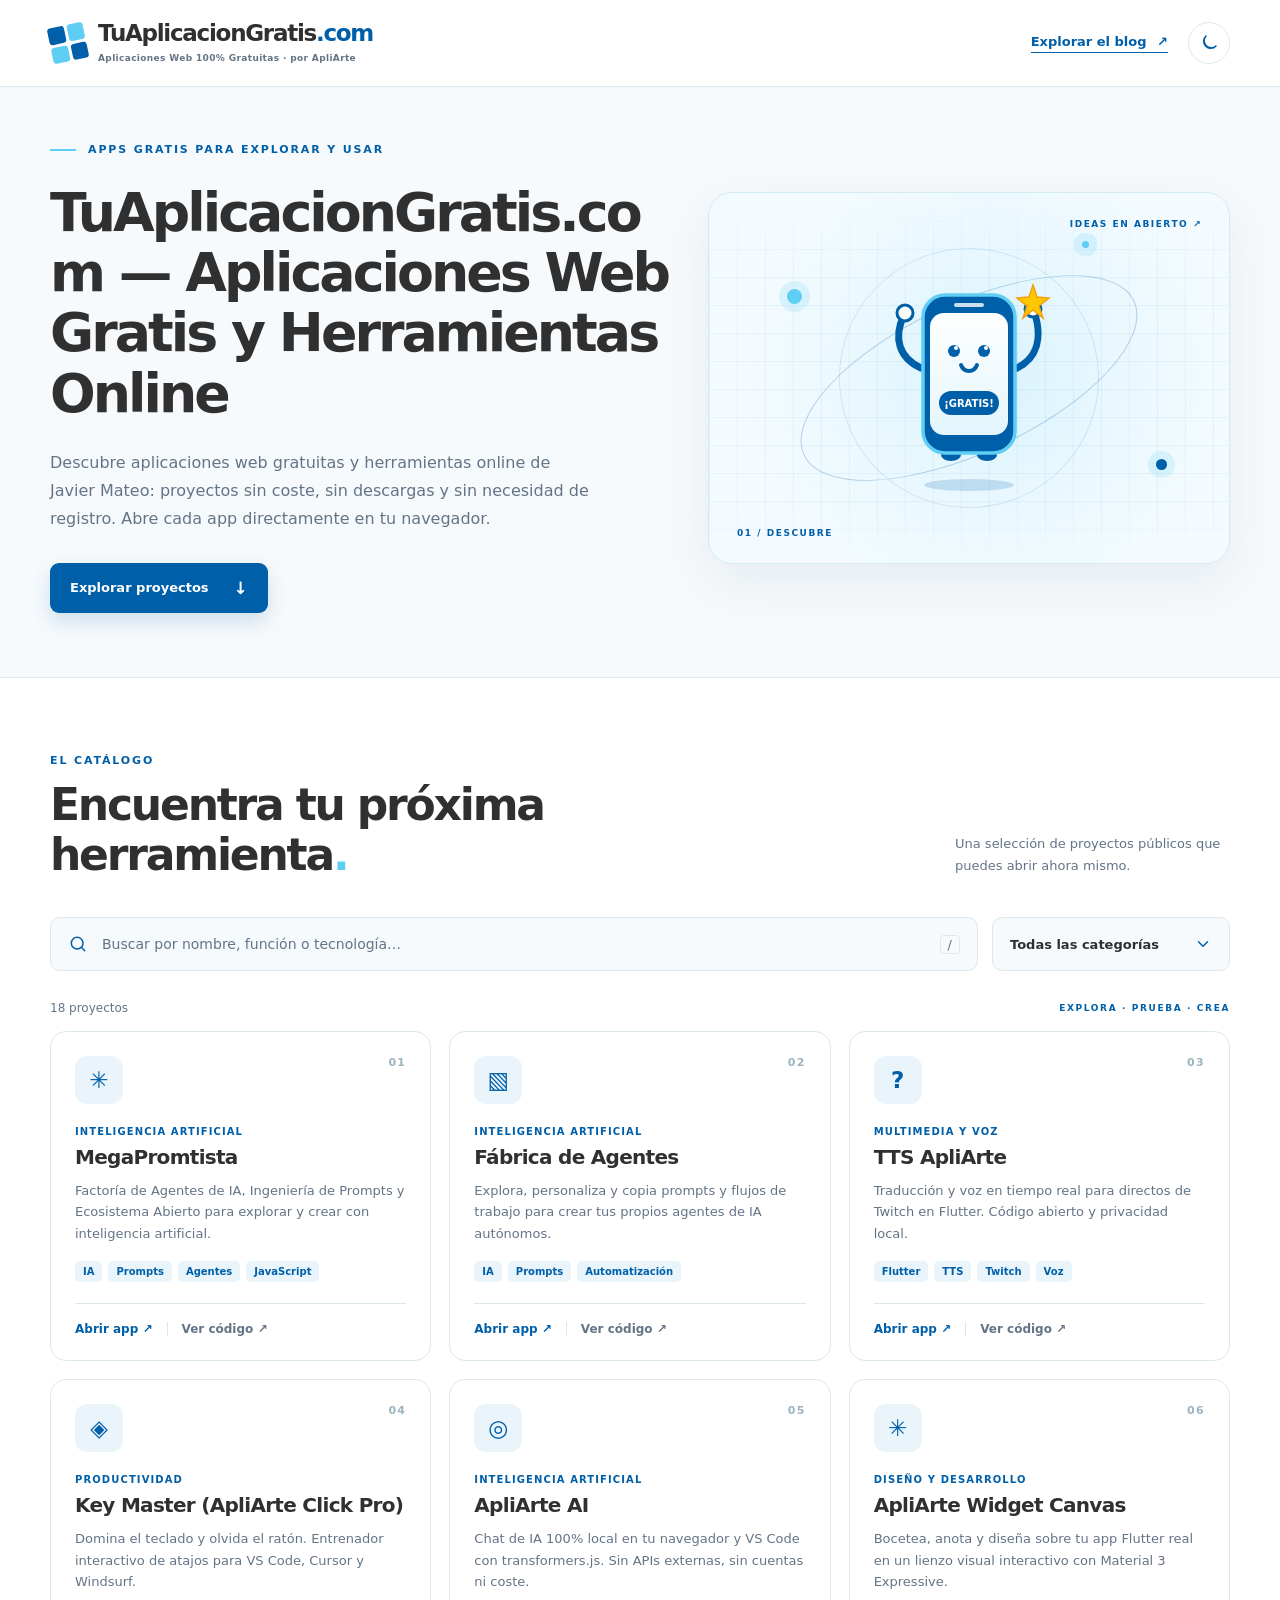
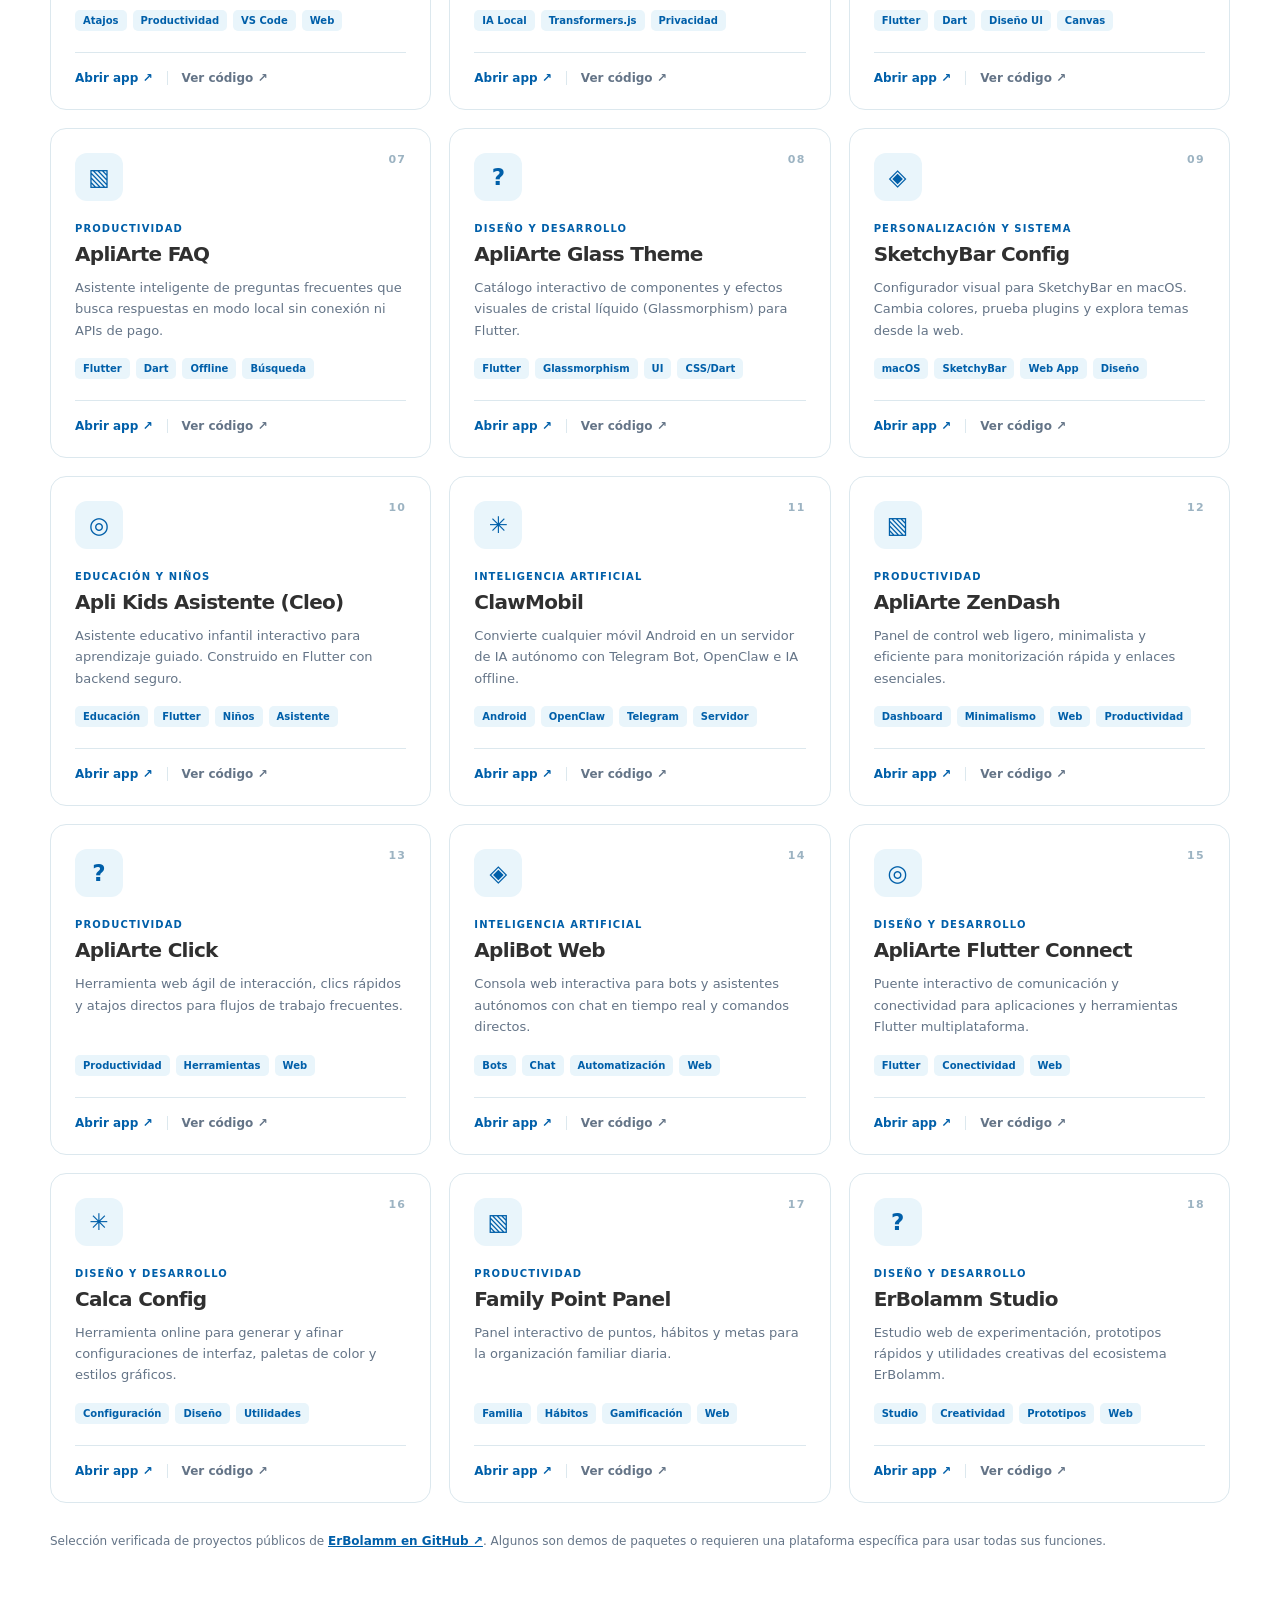
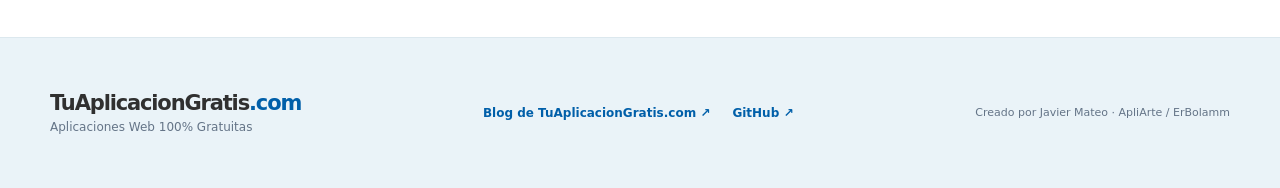
==== commit ffb46850: "feat(hero): publish winning phone mascot Sparky (Option 2)" ====
--- a/index.html
+++ b/index.html
@@ -311,36 +311,53 @@
           <div class="art-orbit orbit-one"></div>
           <div class="art-orbit orbit-two"></div>
           <div class="art-mascot">
-            <svg class="mascot" viewBox="0 0 200 240" focusable="false">
-              <ellipse class="mascot-shadow" cx="100" cy="226" rx="46" ry="7"/>
-              <g class="mascot-phone">
-                <g class="mascot-arm-wave">
-                  <path class="mascot-arm" d="M58 112 C40 106 30 92 27 70"/>
-                  <circle class="mascot-hand" cx="26" cy="62" r="10"/>
-                  <path class="mascot-finger" d="M20 55 l-3 -8 M26 52 v-9 M32 55 l3 -8"/>
+            <div class="mascot-float-wrap">
+              <svg class="mascot" viewBox="0 0 200 230" fill="none" xmlns="http://www.w3.org/2000/svg" focusable="false" aria-label="Mascota oficial Sparky de TuAplicacionGratis.com">
+                <ellipse class="mascot-shadow" cx="100" cy="222" rx="45" ry="6" fill="rgba(0,95,169,0.18)"/>
+
+                <!-- Zapatitos / pies de apoyo -->
+                <ellipse cx="82" cy="192" rx="10" ry="6" fill="#005fa9"/>
+                <ellipse cx="118" cy="192" rx="10" ry="6" fill="#005fa9"/>
+
+                <!-- Brazo izquierdo saludando -->
+                <g class="mascot-wave-left">
+                  <path d="M52 105 C30 95 24 75 35 52" stroke="#005fa9" stroke-width="7" stroke-linecap="round" fill="none"/>
+                  <circle cx="36" cy="50" r="8" fill="#ffffff" stroke="#005fa9" stroke-width="3"/>
                 </g>
-                <g class="mascot-arm-hold">
-                  <path class="mascot-arm" d="M142 122 C158 120 168 110 172 96"/>
-                  <circle class="mascot-hand" cx="173" cy="90" r="10"/>
-                  <path class="mascot-star" d="M174 56 l5 11 12 2 -9 8 2 12 -10 -6 -10 6 2 -12 -9 -8 12 -2 z"/>
+
+                <!-- Brazo derecho levantando estrella -->
+                <g class="mascot-wave-right">
+                  <path d="M148 105 C168 95 174 75 165 48" stroke="#005fa9" stroke-width="7" stroke-linecap="round" fill="none"/>
+                  <circle cx="164" cy="46" r="8" fill="#ffffff" stroke="#005fa9" stroke-width="3"/>
+                  <!-- Estrella brillante -->
+                  <path class="mascot-sparkle" d="M164 22 L168 34 L180 35 L170 43 L174 55 L164 47 L154 55 L158 43 L148 35 L160 34 Z" fill="#ffc700" stroke="#f59e0b" stroke-width="1.5"/>
                 </g>
-                <rect class="mascot-body" x="55" y="26" width="90" height="164" rx="22"/>
-                <rect class="mascot-screen" x="63" y="44" width="74" height="130" rx="13"/>
-                <rect class="mascot-speaker" x="88" y="33" width="24" height="4" rx="2"/>
-                <circle class="mascot-camera" cx="120" cy="35" r="3"/>
-                <g class="mascot-eyes">
-                  <ellipse class="mascot-eye" cx="86" cy="96" rx="8" ry="11"/>
-                  <ellipse class="mascot-eye" cx="114" cy="96" rx="8" ry="11"/>
-                  <circle class="mascot-shine" cx="89" cy="91" r="3"/>
-                  <circle class="mascot-shine" cx="117" cy="91" r="3"/>
-                </g>
-                <ellipse class="mascot-cheek" cx="76" cy="114" rx="6" ry="3.5"/>
-                <ellipse class="mascot-cheek" cx="124" cy="114" rx="6" ry="3.5"/>
-                <path class="mascot-smile" d="M88 118 Q100 132 112 118"/>
-                <rect class="mascot-badge" x="52" y="178" width="96" height="24" rx="12"/>
-                <text class="mascot-badge-text" x="100" y="194" text-anchor="middle" textLength="80" lengthAdjust="spacingAndGlyphs">100% GRATIS</text>
-              </g>
-            </svg>
+
+                <!-- Cuerpo Smartphone -->
+                <rect x="54" y="32" width="92" height="158" rx="22" fill="#005fa9" stroke="#5ecef5" stroke-width="3.5"/>
+                <rect x="85" y="40" width="30" height="4" rx="2" fill="#ffffff" opacity="0.8"/>
+
+                <!-- Pantalla con degradado -->
+                <defs>
+                  <linearGradient id="p2-screen" x1="0" y1="0" x2="0" y2="1">
+                    <stop offset="0%" stop-color="#ffffff"/>
+                    <stop offset="100%" stop-color="#e3f5fd"/>
+                  </linearGradient>
+                </defs>
+                <rect x="61" y="50" width="78" height="122" rx="14" fill="url(#p2-screen)"/>
+
+                <!-- Cara alegre -->
+                <circle cx="85" cy="88" r="6" fill="#005fa9"/>
+                <circle cx="87" cy="85" r="2" fill="#ffffff"/>
+                <circle cx="115" cy="88" r="6" fill="#005fa9"/>
+                <circle cx="117" cy="85" r="2" fill="#ffffff"/>
+                <path d="M92 102 C95 110 105 110 108 102" stroke="#005fa9" stroke-width="4" stroke-linecap="round" fill="none"/>
+
+                <!-- Insignia en pantalla -->
+                <rect x="70" y="128" width="60" height="24" rx="12" fill="#005fa9"/>
+                <text x="100" y="144" font-size="10" font-weight="900" fill="#ffffff" text-anchor="middle" font-family="system-ui, -apple-system, sans-serif">¡GRATIS!</text>
+              </svg>
+            </div>
           </div>
           <span class="art-dot dot-one"></span><span class="art-dot dot-two"></span><span class="art-dot dot-three"></span>
           <span class="art-label label-one">01 / DESCUBRE</span><span class="art-label label-two">IDEAS EN ABIERTO ↗</span>
--- a/app.css
+++ b/app.css
@@ -2,10 +2,10 @@
 *{box-sizing:border-box}html{scroll-behavior:smooth}body{margin:0;background:var(--page);color:var(--ink);-webkit-font-smoothing:antialiased}button,input,select{font:inherit}button,a{-webkit-tap-highlight-color:transparent}a{color:inherit}button{cursor:pointer}img,svg{display:block}.shell{width:min(1180px,calc(100% - 48px));margin-inline:auto}.sr-only{position:absolute;width:1px;height:1px;padding:0;margin:-1px;overflow:hidden;clip:rect(0,0,0,0);white-space:nowrap;border:0}.skip-link{position:absolute;z-index:10;top:-80px;left:12px;background:var(--blue);color:#fff;padding:12px 18px;border-radius:9px}.skip-link:focus{top:12px}:focus-visible{outline:3px solid var(--cyan);outline-offset:3px}
 .site-header{background:var(--surface);border-bottom:1px solid var(--line)}.header-inner{min-height:86px;display:flex;justify-content:space-between;align-items:center;gap:24px}.brand{display:inline-flex;align-items:center;gap:12px;min-width:0;text-decoration:none;color:var(--ink);font-size:23px;line-height:1;font-weight:850;letter-spacing:-.055em}.brand-copy{min-width:0}.brand-name{display:block;overflow-wrap:anywhere}.brand-accent,.footer-brand span{color:var(--blue)}.brand small{display:block;margin-top:7px;font-size:9px;font-weight:800;line-height:1.35;letter-spacing:.04em;color:var(--muted)}.brand-mark{width:36px;height:36px;flex:none;display:grid;grid-template-columns:repeat(2,1fr);gap:3px;transform:rotate(-12deg)}.brand-mark span{background:var(--blue);border-radius:3px}.brand-mark span:nth-child(2),.brand-mark span:nth-child(3){background:var(--cyan)}.header-actions{display:flex;align-items:center;gap:20px;flex:none}.blog-link{font-weight:750;font-size:13px;color:var(--blue);text-decoration:none;border-bottom:1px solid currentColor;padding-bottom:3px}.blog-link:hover{color:var(--ink)}.blog-link span{margin-left:6px}.theme-toggle{width:42px;height:42px;border:1px solid var(--line);border-radius:50%;background:var(--surface);color:var(--blue);display:grid;place-items:center;transition:transform .2s,background .2s}.theme-toggle:hover{transform:rotate(18deg);background:var(--soft)}.theme-toggle svg{width:20px;height:20px}.sun-icon{display:none}
 .hero{min-height:490px;display:grid;grid-template-columns:1.1fr .9fr;align-items:center;gap:20px;padding-block:56px 64px}.hero-copy{position:relative;z-index:1}.eyebrow,.section-kicker{color:var(--blue);font-size:11px;font-weight:850;letter-spacing:.17em}.eyebrow{display:flex;align-items:center;gap:12px;margin:0 0 27px}.eyebrow-line{width:26px;height:2px;background:var(--cyan)}.hero h1{font-size:clamp(36px,4.2vw,58px);line-height:1.12;letter-spacing:-.055em;margin:0;font-weight:850;overflow-wrap:anywhere}.hero-description{font-size:16px;line-height:1.75;color:var(--muted);max-width:540px;margin:25px 0 30px}.hero-action{display:inline-flex;gap:25px;align-items:center;padding:15px 20px;background:var(--blue);border-radius:9px;color:#fff;font-size:13px;font-weight:750;text-decoration:none;box-shadow:0 8px 20px rgba(0,95,169,.18);transition:transform .2s,box-shadow .2s}.hero-action:hover{transform:translateY(-3px);box-shadow:0 12px 25px rgba(0,95,169,.25)}.hero-action span{font-size:17px}
-.hero-art{position:relative;min-height:372px;isolation:isolate;overflow:hidden;border:1px solid #d4eaf5;border-radius:24px;background:radial-gradient(circle at 54% 49%,#d9f3fc 0,#e9f8fe 38%,#f4fbfe 72%);box-shadow:var(--shadow)}.art-grid{position:absolute;inset:0;background-image:linear-gradient(rgba(0,95,169,.055) 1px,transparent 1px),linear-gradient(90deg,rgba(0,95,169,.055) 1px,transparent 1px);background-size:28px 28px;mask-image:linear-gradient(to bottom,transparent,#000 20%,#000 85%,transparent)}.art-orbit{position:absolute;top:50%;left:50%;border:1px solid rgba(0,95,169,.26);border-radius:50%;transform:translate(-50%,-50%) rotate(-25deg)}.orbit-one{width:365px;height:150px}.orbit-two{width:260px;height:260px;border-color:rgba(0,95,169,.12)}.art-mascot{position:absolute;top:50%;left:50%;z-index:1;width:190px;transform:translate(-50%,-50%)}.mascot{width:100%;height:auto;overflow:visible}.mascot-phone{animation:phone-float 4.6s ease-in-out infinite}.mascot-shadow{fill:var(--blue);opacity:.14;transform-origin:100px 226px;animation:shadow-pulse 4.6s ease-in-out infinite}.mascot-body{fill:var(--blue);filter:drop-shadow(0 14px 18px rgba(0,95,169,.28))}.mascot-screen{fill:#fff;stroke:var(--cyan);stroke-width:2}.mascot-speaker{fill:var(--cyan);opacity:.75}.mascot-camera{fill:var(--ink);stroke:var(--cyan);stroke-width:1.5}.mascot-eye{fill:var(--ink)}.mascot-shine{fill:#fff}.mascot-eyes{transform-origin:100px 96px;animation:eye-blink 5.5s ease-in-out infinite}.mascot-cheek{fill:var(--cyan);opacity:.55}.mascot-smile{fill:none;stroke:var(--ink);stroke-width:4;stroke-linecap:round}.mascot-arm,.mascot-finger{fill:none;stroke:var(--blue);stroke-linecap:round}.mascot-arm{stroke-width:8}.mascot-finger{stroke-width:5}.mascot-hand{fill:var(--blue)}.mascot-arm-wave{transform-origin:58px 112px;animation:hand-wave 2.4s ease-in-out infinite}.mascot-star{fill:var(--cyan);stroke:#fff;stroke-width:2;stroke-linejoin:round;transform-origin:174px 74px;animation:star-twinkle 2.8s ease-in-out infinite}.mascot-badge{fill:var(--cyan);stroke:#fff;stroke-width:2}.mascot-badge-text{fill:#003a66;font-size:10.5px;font-weight:850;letter-spacing:.08em}@keyframes phone-float{0%,100%{transform:translateY(0)}50%{transform:translateY(-9px)}}@keyframes shadow-pulse{0%,100%{transform:scale(1);opacity:.14}50%{transform:scale(.82);opacity:.08}}@keyframes hand-wave{0%,55%,100%{transform:rotate(0)}10%,30%{transform:rotate(14deg)}20%,40%{transform:rotate(-8deg)}}@keyframes star-twinkle{0%,100%{transform:scale(1) rotate(0)}50%{transform:scale(1.15) rotate(12deg)}}@keyframes eye-blink{0%,92%,100%{transform:scaleY(1)}95%{transform:scaleY(.1)}}.art-dot{position:absolute;width:15px;height:15px;border-radius:50%;background:var(--cyan);box-shadow:0 0 0 8px rgba(94,206,245,.18)}.dot-one{top:26%;left:15%}.dot-two{bottom:25%;right:12%;width:11px;height:11px;background:var(--blue)}.dot-three{top:13%;right:27%;width:7px;height:7px}.art-label{position:absolute;font-size:9px;font-weight:800;letter-spacing:.17em;color:var(--blue)}.label-one{bottom:25px;left:28px}.label-two{top:26px;right:27px}
+.hero-art{position:relative;min-height:372px;isolation:isolate;overflow:hidden;border:1px solid #d4eaf5;border-radius:24px;background:radial-gradient(circle at 54% 49%,#d9f3fc 0,#e9f8fe 38%,#f4fbfe 72%);box-shadow:var(--shadow)}.art-grid{position:absolute;inset:0;background-image:linear-gradient(rgba(0,95,169,.055) 1px,transparent 1px),linear-gradient(90deg,rgba(0,95,169,.055) 1px,transparent 1px);background-size:28px 28px;mask-image:linear-gradient(to bottom,transparent,#000 20%,#000 85%,transparent)}.art-orbit{position:absolute;top:50%;left:50%;border:1px solid rgba(0,95,169,.26);border-radius:50%;transform:translate(-50%,-50%) rotate(-25deg)}.orbit-one{width:365px;height:150px}.orbit-two{width:260px;height:260px;border-color:rgba(0,95,169,.12)}.art-mascot{position:absolute;top:50%;left:50%;z-index:1;width:200px;transform:translate(-50%,-50%)}.mascot{width:100%;height:auto;display:block;overflow:visible}.mascot-float-wrap{animation:mascot-float 3.5s ease-in-out infinite}.mascot-wave-left{transform-origin:52px 105px;animation:mascot-wave-left 2s ease-in-out infinite}.mascot-wave-right{transform-origin:148px 105px;animation:mascot-wave-right 2s ease-in-out infinite}.mascot-sparkle{transform-origin:164px 38px;animation:mascot-sparkle 2.5s infinite}@keyframes mascot-float{0%,100%{transform:translateY(0)}50%{transform:translateY(-10px)}}@keyframes mascot-wave-left{0%,100%{transform:rotate(0deg)}50%{transform:rotate(-18deg)}}@keyframes mascot-wave-right{0%,100%{transform:rotate(0deg)}50%{transform:rotate(18deg)}}@keyframes mascot-sparkle{0%,100%{transform:scale(1) rotate(0deg);opacity:.9}50%{transform:scale(1.2) rotate(15deg);opacity:1}}.art-dot{position:absolute;width:15px;height:15px;border-radius:50%;background:var(--cyan);box-shadow:0 0 0 8px rgba(94,206,245,.18)}.dot-one{top:26%;left:15%}.dot-two{bottom:25%;right:12%;width:11px;height:11px;background:var(--blue)}.dot-three{top:13%;right:27%;width:7px;height:7px}.art-label{position:absolute;font-size:9px;font-weight:800;letter-spacing:.17em;color:var(--blue)}.label-one{bottom:25px;left:28px}.label-two{top:26px;right:27px}
 .catalog-section{padding:76px 0 85px;background:var(--surface);border-top:1px solid var(--line)}.section-heading{display:flex;justify-content:space-between;align-items:end;gap:30px}.section-kicker{margin:0 0 13px}.section-heading h2{max-width:650px;margin:0;font-size:clamp(30px,3.5vw,44px);line-height:1.15;letter-spacing:-.05em}.section-heading h2 span{color:var(--cyan)}.section-aside{max-width:275px;margin:0 0 5px;color:var(--muted);font-size:13px;line-height:1.65}.controls{display:flex;gap:14px;margin-top:36px}.search-box,.category-wrap{height:54px;border:1px solid var(--line);background:var(--page);border-radius:10px;display:flex;align-items:center;transition:border-color .2s,box-shadow .2s}.search-box:focus-within,.category-wrap:focus-within{border-color:var(--blue);box-shadow:0 0 0 3px rgba(94,206,245,.2)}.search-box{flex:1;min-width:0;padding:0 17px;gap:12px}.search-box svg{width:20px;height:20px;flex:none;color:var(--blue)}.search-box input{min-width:0;width:100%;border:0;outline:0;background:transparent;color:var(--ink);font-size:14px}.search-box input::placeholder{color:var(--muted)}.search-shortcut{color:var(--muted);font-size:13px;border:1px solid var(--line);padding:1px 7px;border-radius:4px}.category-wrap{width:238px;position:relative;flex:none}.category-wrap select{appearance:none;width:100%;height:100%;border:0;outline:0;background:transparent;color:var(--ink);padding:0 44px 0 17px;font-size:13px;font-weight:650;cursor:pointer}.category-wrap svg{position:absolute;right:17px;width:18px;height:18px;pointer-events:none;color:var(--blue)}.results-bar{display:flex;justify-content:space-between;align-items:center;margin:30px 0 16px;color:var(--muted);font-size:12px}.results-bar p{margin:0}.results-decoration{font-size:9px;letter-spacing:.18em;font-weight:800;color:var(--blue)}.card-grid{display:grid;grid-template-columns:repeat(3,minmax(0,1fr));gap:18px}.app-card{min-height:316px;padding:24px;background:var(--surface);border:1px solid var(--line);border-radius:16px;display:flex;flex-direction:column;transition:transform .2s,border-color .2s,box-shadow .2s}.app-card:hover,.app-card:focus-within{transform:translateY(-4px);border-color:var(--cyan);box-shadow:var(--shadow)}.card-top{display:flex;justify-content:space-between;align-items:start;gap:12px}.card-symbol{display:grid;place-items:center;width:48px;height:48px;border-radius:12px;background:var(--soft);color:var(--blue);font-size:23px;font-weight:800}.card-index{color:#9cb3c2;font-size:11px;font-weight:800;letter-spacing:.12em}.card-category{color:var(--blue);font-size:10px;font-weight:800;letter-spacing:.11em;text-transform:uppercase;margin:22px 0 8px}.app-card h3{font-size:20px;line-height:1.25;letter-spacing:-.035em;margin:0 0 10px}.card-description{font-size:13px;line-height:1.65;color:var(--muted);margin:0 0 17px}.card-tags{display:flex;flex-wrap:wrap;gap:6px;margin-top:auto}.card-tags span{padding:5px 8px;border-radius:5px;background:var(--soft);color:var(--blue);font-size:10px;font-weight:700}.card-links{display:flex;align-items:center;gap:14px;border-top:1px solid var(--line);margin-top:21px;padding-top:18px;font-size:12px;font-weight:750}.card-links a{text-decoration:none}.card-links a:hover{text-decoration:underline}.card-live{color:var(--blue)}.card-repo{color:var(--muted)}.card-links .divider{width:1px;height:14px;background:var(--line)}.empty-state{border:1px dashed var(--line);border-radius:15px;padding:55px 20px;text-align:center}.empty-state[hidden]{display:none}.empty-state>span{font-size:49px;color:var(--cyan)}.empty-state h3{font-size:20px;margin:4px 0 8px}.empty-state p{color:var(--muted);font-size:14px}.empty-state button{border:0;background:none;color:var(--blue);font-weight:750;margin-top:10px}.catalog-note{font-size:12px;line-height:1.65;color:var(--muted);margin:29px 0 0}.catalog-note a{color:var(--blue);font-weight:700}
 .site-footer{background:#eaf3f8;border-top:1px solid var(--line)}.footer-inner{min-height:150px;display:flex;justify-content:space-between;align-items:center;gap:25px;flex-wrap:wrap;padding-block:24px}.footer-brand{font-size:21px;font-weight:850;letter-spacing:-.055em;overflow-wrap:anywhere}.site-footer p{margin:5px 0 0;color:var(--muted);font-size:12px}.footer-links{display:flex;gap:22px;font-size:12px;font-weight:700;color:var(--blue)}.footer-links a{text-decoration:none}.footer-links a:hover{text-decoration:underline}.footer-credit{color:var(--muted);font-size:11px}
-html[data-theme="dark"]{color-scheme:dark;--blue:#5ecef5;--cyan:#5ecef5;--ink:#edf6fa;--muted:#a6bac7;--page:#131d27;--surface:#1b2935;--line:#354856;--soft:#253f50;--hero:#1b2935;--shadow:0 18px 55px rgba(0,0,0,.22)}html[data-theme="dark"] .hero-action{background:#005fa9;color:#fff}html[data-theme="dark"] .hero-art{background:radial-gradient(circle at 54% 49%,#244d65 0,#1e3b4e 40%,#1b2935 76%);border-color:var(--line)}html[data-theme="dark"] .mascot-body,html[data-theme="dark"] .mascot-hand{fill:#005fa9}html[data-theme="dark"] .mascot-arm,html[data-theme="dark"] .mascot-finger{stroke:#005fa9}html[data-theme="dark"] .mascot-body{filter:drop-shadow(0 14px 18px rgba(0,0,0,.35))}html[data-theme="dark"] .mascot-screen{fill:#10202c}html[data-theme="dark"] .mascot-shadow{fill:#000}html[data-theme="dark"] .mascot-star,html[data-theme="dark"] .mascot-badge{stroke:#10202c}html[data-theme="dark"] .site-footer{background:#17232e}html[data-theme="dark"] .moon-icon{display:none}html[data-theme="dark"] .sun-icon{display:block}
+html[data-theme="dark"]{color-scheme:dark;--blue:#5ecef5;--cyan:#5ecef5;--ink:#edf6fa;--muted:#a6bac7;--page:#131d27;--surface:#1b2935;--line:#354856;--soft:#253f50;--hero:#1b2935;--shadow:0 18px 55px rgba(0,0,0,.22)}html[data-theme="dark"] .hero-action{background:#005fa9;color:#fff}html[data-theme="dark"] .hero-art{background:radial-gradient(circle at 54% 49%,#244d65 0,#1e3b4e 40%,#1b2935 76%);border-color:var(--line)}html[data-theme="dark"] .mascot-shadow{fill:#000;opacity:.4}html[data-theme="dark"] .site-footer{background:#17232e}html[data-theme="dark"] .moon-icon{display:none}html[data-theme="dark"] .sun-icon{display:block}
 @media(max-width:900px){.hero{grid-template-columns:1fr .75fr}.hero-art{min-height:310px}.art-mascot{width:150px}.orbit-one{width:280px}.orbit-two{width:210px}.card-grid{grid-template-columns:repeat(2,minmax(0,1fr))}}
 @media(max-width:680px){.shell{width:min(100% - 32px,500px)}.header-inner{min-height:72px;gap:10px}.brand{font-size:clamp(14px,3.8vw,20px);gap:8px}.brand small{font-size:8px}.brand-mark{width:28px;height:28px}.header-actions{gap:13px}.blog-link{display:none}.theme-toggle{width:38px;height:38px}.hero{display:flex;flex-direction:column;align-items:stretch;gap:33px;min-height:auto;padding-block:54px 55px}.hero h1{font-size:clamp(32px,8vw,48px)}.hero-description{font-size:14px}.hero-art{min-height:235px}.art-mascot{width:124px}.orbit-one{width:250px;height:105px}.orbit-two{width:180px;height:180px}.catalog-section{padding-block:54px 60px}.section-heading{display:block}.section-aside{margin-top:14px}.controls{flex-direction:column;margin-top:26px}.category-wrap{width:100%}.results-decoration{display:none}.card-grid{grid-template-columns:1fr}.app-card{min-height:285px}.footer-inner{min-height:160px;align-items:start;flex-direction:column;justify-content:center;gap:22px}.footer-links{flex-wrap:wrap}}
-@media(prefers-reduced-motion:reduce){html{scroll-behavior:auto}*,*::before,*::after{transition-duration:.01ms!important;animation-duration:.01ms!important}.mascot-phone,.mascot-shadow,.mascot-eyes,.mascot-arm-wave,.mascot-star{animation:none!important}}
+@media(prefers-reduced-motion:reduce){html{scroll-behavior:auto}*,*::before,*::after{transition-duration:.01ms!important;animation-duration:.01ms!important}.mascot-float-wrap,.mascot-wave-left,.mascot-wave-right,.mascot-sparkle{animation:none!important}}
--- a/app.css
+++ b/app.css
@@ -2,10 +2,10 @@
 *{box-sizing:border-box}html{scroll-behavior:smooth}body{margin:0;background:var(--page);color:var(--ink);-webkit-font-smoothing:antialiased}button,input,select{font:inherit}button,a{-webkit-tap-highlight-color:transparent}a{color:inherit}button{cursor:pointer}img,svg{display:block}.shell{width:min(1180px,calc(100% - 48px));margin-inline:auto}.sr-only{position:absolute;width:1px;height:1px;padding:0;margin:-1px;overflow:hidden;clip:rect(0,0,0,0);white-space:nowrap;border:0}.skip-link{position:absolute;z-index:10;top:-80px;left:12px;background:var(--blue);color:#fff;padding:12px 18px;border-radius:9px}.skip-link:focus{top:12px}:focus-visible{outline:3px solid var(--cyan);outline-offset:3px}
 .site-header{background:var(--surface);border-bottom:1px solid var(--line)}.header-inner{min-height:86px;display:flex;justify-content:space-between;align-items:center;gap:24px}.brand{display:inline-flex;align-items:center;gap:12px;min-width:0;text-decoration:none;color:var(--ink);font-size:23px;line-height:1;font-weight:850;letter-spacing:-.055em}.brand-copy{min-width:0}.brand-name{display:block;overflow-wrap:anywhere}.brand-accent,.footer-brand span{color:var(--blue)}.brand small{display:block;margin-top:7px;font-size:9px;font-weight:800;line-height:1.35;letter-spacing:.04em;color:var(--muted)}.brand-mark{width:36px;height:36px;flex:none;display:grid;grid-template-columns:repeat(2,1fr);gap:3px;transform:rotate(-12deg)}.brand-mark span{background:var(--blue);border-radius:3px}.brand-mark span:nth-child(2),.brand-mark span:nth-child(3){background:var(--cyan)}.header-actions{display:flex;align-items:center;gap:20px;flex:none}.blog-link{font-weight:750;font-size:13px;color:var(--blue);text-decoration:none;border-bottom:1px solid currentColor;padding-bottom:3px}.blog-link:hover{color:var(--ink)}.blog-link span{margin-left:6px}.theme-toggle{width:42px;height:42px;border:1px solid var(--line);border-radius:50%;background:var(--surface);color:var(--blue);display:grid;place-items:center;transition:transform .2s,background .2s}.theme-toggle:hover{transform:rotate(18deg);background:var(--soft)}.theme-toggle svg{width:20px;height:20px}.sun-icon{display:none}
 .hero{min-height:490px;display:grid;grid-template-columns:1.1fr .9fr;align-items:center;gap:20px;padding-block:56px 64px}.hero-copy{position:relative;z-index:1}.eyebrow,.section-kicker{color:var(--blue);font-size:11px;font-weight:850;letter-spacing:.17em}.eyebrow{display:flex;align-items:center;gap:12px;margin:0 0 27px}.eyebrow-line{width:26px;height:2px;background:var(--cyan)}.hero h1{font-size:clamp(36px,4.2vw,58px);line-height:1.12;letter-spacing:-.055em;margin:0;font-weight:850;overflow-wrap:anywhere}.hero-description{font-size:16px;line-height:1.75;color:var(--muted);max-width:540px;margin:25px 0 30px}.hero-action{display:inline-flex;gap:25px;align-items:center;padding:15px 20px;background:var(--blue);border-radius:9px;color:#fff;font-size:13px;font-weight:750;text-decoration:none;box-shadow:0 8px 20px rgba(0,95,169,.18);transition:transform .2s,box-shadow .2s}.hero-action:hover{transform:translateY(-3px);box-shadow:0 12px 25px rgba(0,95,169,.25)}.hero-action span{font-size:17px}
-.hero-art{position:relative;min-height:372px;isolation:isolate;overflow:hidden;border:1px solid #d4eaf5;border-radius:24px;background:radial-gradient(circle at 54% 49%,#d9f3fc 0,#e9f8fe 38%,#f4fbfe 72%);box-shadow:var(--shadow)}.art-grid{position:absolute;inset:0;background-image:linear-gradient(rgba(0,95,169,.055) 1px,transparent 1px),linear-gradient(90deg,rgba(0,95,169,.055) 1px,transparent 1px);background-size:28px 28px;mask-image:linear-gradient(to bottom,transparent,#000 20%,#000 85%,transparent)}.art-orbit{position:absolute;top:50%;left:50%;border:1px solid rgba(0,95,169,.26);border-radius:50%;transform:translate(-50%,-50%) rotate(-25deg)}.orbit-one{width:365px;height:150px}.orbit-two{width:260px;height:260px;border-color:rgba(0,95,169,.12)}.art-mascot{position:absolute;top:50%;left:50%;z-index:1;width:190px;transform:translate(-50%,-50%)}.mascot{width:100%;height:auto;overflow:visible}.mascot-phone{animation:phone-float 4.6s ease-in-out infinite}.mascot-shadow{fill:var(--blue);opacity:.14;transform-origin:100px 226px;animation:shadow-pulse 4.6s ease-in-out infinite}.mascot-body{fill:var(--blue);filter:drop-shadow(0 14px 18px rgba(0,95,169,.28))}.mascot-screen{fill:#fff;stroke:var(--cyan);stroke-width:2}.mascot-speaker{fill:var(--cyan);opacity:.75}.mascot-camera{fill:var(--ink);stroke:var(--cyan);stroke-width:1.5}.mascot-eye{fill:var(--ink)}.mascot-shine{fill:#fff}.mascot-eyes{transform-origin:100px 96px;animation:eye-blink 5.5s ease-in-out infinite}.mascot-cheek{fill:var(--cyan);opacity:.55}.mascot-smile{fill:none;stroke:var(--ink);stroke-width:4;stroke-linecap:round}.mascot-arm,.mascot-finger{fill:none;stroke:var(--blue);stroke-linecap:round}.mascot-arm{stroke-width:8}.mascot-finger{stroke-width:5}.mascot-hand{fill:var(--blue)}.mascot-arm-wave{transform-origin:58px 112px;animation:hand-wave 2.4s ease-in-out infinite}.mascot-star{fill:var(--cyan);stroke:#fff;stroke-width:2;stroke-linejoin:round;transform-origin:174px 74px;animation:star-twinkle 2.8s ease-in-out infinite}.mascot-badge{fill:var(--cyan);stroke:#fff;stroke-width:2}.mascot-badge-text{fill:#003a66;font-size:10.5px;font-weight:850;letter-spacing:.08em}@keyframes phone-float{0%,100%{transform:translateY(0)}50%{transform:translateY(-9px)}}@keyframes shadow-pulse{0%,100%{transform:scale(1);opacity:.14}50%{transform:scale(.82);opacity:.08}}@keyframes hand-wave{0%,55%,100%{transform:rotate(0)}10%,30%{transform:rotate(14deg)}20%,40%{transform:rotate(-8deg)}}@keyframes star-twinkle{0%,100%{transform:scale(1) rotate(0)}50%{transform:scale(1.15) rotate(12deg)}}@keyframes eye-blink{0%,92%,100%{transform:scaleY(1)}95%{transform:scaleY(.1)}}.art-dot{position:absolute;width:15px;height:15px;border-radius:50%;background:var(--cyan);box-shadow:0 0 0 8px rgba(94,206,245,.18)}.dot-one{top:26%;left:15%}.dot-two{bottom:25%;right:12%;width:11px;height:11px;background:var(--blue)}.dot-three{top:13%;right:27%;width:7px;height:7px}.art-label{position:absolute;font-size:9px;font-weight:800;letter-spacing:.17em;color:var(--blue)}.label-one{bottom:25px;left:28px}.label-two{top:26px;right:27px}
+.hero-art{position:relative;min-height:372px;isolation:isolate;overflow:hidden;border:1px solid #d4eaf5;border-radius:24px;background:radial-gradient(circle at 54% 49%,#d9f3fc 0,#e9f8fe 38%,#f4fbfe 72%);box-shadow:var(--shadow)}.art-grid{position:absolute;inset:0;background-image:linear-gradient(rgba(0,95,169,.055) 1px,transparent 1px),linear-gradient(90deg,rgba(0,95,169,.055) 1px,transparent 1px);background-size:28px 28px;mask-image:linear-gradient(to bottom,transparent,#000 20%,#000 85%,transparent)}.art-orbit{position:absolute;top:50%;left:50%;border:1px solid rgba(0,95,169,.26);border-radius:50%;transform:translate(-50%,-50%) rotate(-25deg)}.orbit-one{width:365px;height:150px}.orbit-two{width:260px;height:260px;border-color:rgba(0,95,169,.12)}.art-mascot{position:absolute;top:50%;left:50%;z-index:1;width:200px;transform:translate(-50%,-50%)}.mascot{width:100%;height:auto;display:block;overflow:visible}.mascot-float-wrap{animation:mascot-float 3.5s ease-in-out infinite}.mascot-wave-left{transform-origin:52px 105px;animation:mascot-wave-left 2s ease-in-out infinite}.mascot-wave-right{transform-origin:148px 105px;animation:mascot-wave-right 2s ease-in-out infinite}.mascot-sparkle{transform-origin:164px 38px;animation:mascot-sparkle 2.5s infinite}@keyframes mascot-float{0%,100%{transform:translateY(0)}50%{transform:translateY(-10px)}}@keyframes mascot-wave-left{0%,100%{transform:rotate(0deg)}50%{transform:rotate(-18deg)}}@keyframes mascot-wave-right{0%,100%{transform:rotate(0deg)}50%{transform:rotate(18deg)}}@keyframes mascot-sparkle{0%,100%{transform:scale(1) rotate(0deg);opacity:.9}50%{transform:scale(1.2) rotate(15deg);opacity:1}}.art-dot{position:absolute;width:15px;height:15px;border-radius:50%;background:var(--cyan);box-shadow:0 0 0 8px rgba(94,206,245,.18)}.dot-one{top:26%;left:15%}.dot-two{bottom:25%;right:12%;width:11px;height:11px;background:var(--blue)}.dot-three{top:13%;right:27%;width:7px;height:7px}.art-label{position:absolute;font-size:9px;font-weight:800;letter-spacing:.17em;color:var(--blue)}.label-one{bottom:25px;left:28px}.label-two{top:26px;right:27px}
 .catalog-section{padding:76px 0 85px;background:var(--surface);border-top:1px solid var(--line)}.section-heading{display:flex;justify-content:space-between;align-items:end;gap:30px}.section-kicker{margin:0 0 13px}.section-heading h2{max-width:650px;margin:0;font-size:clamp(30px,3.5vw,44px);line-height:1.15;letter-spacing:-.05em}.section-heading h2 span{color:var(--cyan)}.section-aside{max-width:275px;margin:0 0 5px;color:var(--muted);font-size:13px;line-height:1.65}.controls{display:flex;gap:14px;margin-top:36px}.search-box,.category-wrap{height:54px;border:1px solid var(--line);background:var(--page);border-radius:10px;display:flex;align-items:center;transition:border-color .2s,box-shadow .2s}.search-box:focus-within,.category-wrap:focus-within{border-color:var(--blue);box-shadow:0 0 0 3px rgba(94,206,245,.2)}.search-box{flex:1;min-width:0;padding:0 17px;gap:12px}.search-box svg{width:20px;height:20px;flex:none;color:var(--blue)}.search-box input{min-width:0;width:100%;border:0;outline:0;background:transparent;color:var(--ink);font-size:14px}.search-box input::placeholder{color:var(--muted)}.search-shortcut{color:var(--muted);font-size:13px;border:1px solid var(--line);padding:1px 7px;border-radius:4px}.category-wrap{width:238px;position:relative;flex:none}.category-wrap select{appearance:none;width:100%;height:100%;border:0;outline:0;background:transparent;color:var(--ink);padding:0 44px 0 17px;font-size:13px;font-weight:650;cursor:pointer}.category-wrap svg{position:absolute;right:17px;width:18px;height:18px;pointer-events:none;color:var(--blue)}.results-bar{display:flex;justify-content:space-between;align-items:center;margin:30px 0 16px;color:var(--muted);font-size:12px}.results-bar p{margin:0}.results-decoration{font-size:9px;letter-spacing:.18em;font-weight:800;color:var(--blue)}.card-grid{display:grid;grid-template-columns:repeat(3,minmax(0,1fr));gap:18px}.app-card{min-height:316px;padding:24px;background:var(--surface);border:1px solid var(--line);border-radius:16px;display:flex;flex-direction:column;transition:transform .2s,border-color .2s,box-shadow .2s}.app-card:hover,.app-card:focus-within{transform:translateY(-4px);border-color:var(--cyan);box-shadow:var(--shadow)}.card-top{display:flex;justify-content:space-between;align-items:start;gap:12px}.card-symbol{display:grid;place-items:center;width:48px;height:48px;border-radius:12px;background:var(--soft);color:var(--blue);font-size:23px;font-weight:800}.card-index{color:#9cb3c2;font-size:11px;font-weight:800;letter-spacing:.12em}.card-category{color:var(--blue);font-size:10px;font-weight:800;letter-spacing:.11em;text-transform:uppercase;margin:22px 0 8px}.app-card h3{font-size:20px;line-height:1.25;letter-spacing:-.035em;margin:0 0 10px}.card-description{font-size:13px;line-height:1.65;color:var(--muted);margin:0 0 17px}.card-tags{display:flex;flex-wrap:wrap;gap:6px;margin-top:auto}.card-tags span{padding:5px 8px;border-radius:5px;background:var(--soft);color:var(--blue);font-size:10px;font-weight:700}.card-links{display:flex;align-items:center;gap:14px;border-top:1px solid var(--line);margin-top:21px;padding-top:18px;font-size:12px;font-weight:750}.card-links a{text-decoration:none}.card-links a:hover{text-decoration:underline}.card-live{color:var(--blue)}.card-repo{color:var(--muted)}.card-links .divider{width:1px;height:14px;background:var(--line)}.empty-state{border:1px dashed var(--line);border-radius:15px;padding:55px 20px;text-align:center}.empty-state[hidden]{display:none}.empty-state>span{font-size:49px;color:var(--cyan)}.empty-state h3{font-size:20px;margin:4px 0 8px}.empty-state p{color:var(--muted);font-size:14px}.empty-state button{border:0;background:none;color:var(--blue);font-weight:750;margin-top:10px}.catalog-note{font-size:12px;line-height:1.65;color:var(--muted);margin:29px 0 0}.catalog-note a{color:var(--blue);font-weight:700}
 .site-footer{background:#eaf3f8;border-top:1px solid var(--line)}.footer-inner{min-height:150px;display:flex;justify-content:space-between;align-items:center;gap:25px;flex-wrap:wrap;padding-block:24px}.footer-brand{font-size:21px;font-weight:850;letter-spacing:-.055em;overflow-wrap:anywhere}.site-footer p{margin:5px 0 0;color:var(--muted);font-size:12px}.footer-links{display:flex;gap:22px;font-size:12px;font-weight:700;color:var(--blue)}.footer-links a{text-decoration:none}.footer-links a:hover{text-decoration:underline}.footer-credit{color:var(--muted);font-size:11px}
-html[data-theme="dark"]{color-scheme:dark;--blue:#5ecef5;--cyan:#5ecef5;--ink:#edf6fa;--muted:#a6bac7;--page:#131d27;--surface:#1b2935;--line:#354856;--soft:#253f50;--hero:#1b2935;--shadow:0 18px 55px rgba(0,0,0,.22)}html[data-theme="dark"] .hero-action{background:#005fa9;color:#fff}html[data-theme="dark"] .hero-art{background:radial-gradient(circle at 54% 49%,#244d65 0,#1e3b4e 40%,#1b2935 76%);border-color:var(--line)}html[data-theme="dark"] .mascot-body,html[data-theme="dark"] .mascot-hand{fill:#005fa9}html[data-theme="dark"] .mascot-arm,html[data-theme="dark"] .mascot-finger{stroke:#005fa9}html[data-theme="dark"] .mascot-body{filter:drop-shadow(0 14px 18px rgba(0,0,0,.35))}html[data-theme="dark"] .mascot-screen{fill:#10202c}html[data-theme="dark"] .mascot-shadow{fill:#000}html[data-theme="dark"] .mascot-star,html[data-theme="dark"] .mascot-badge{stroke:#10202c}html[data-theme="dark"] .site-footer{background:#17232e}html[data-theme="dark"] .moon-icon{display:none}html[data-theme="dark"] .sun-icon{display:block}
+html[data-theme="dark"]{color-scheme:dark;--blue:#5ecef5;--cyan:#5ecef5;--ink:#edf6fa;--muted:#a6bac7;--page:#131d27;--surface:#1b2935;--line:#354856;--soft:#253f50;--hero:#1b2935;--shadow:0 18px 55px rgba(0,0,0,.22)}html[data-theme="dark"] .hero-action{background:#005fa9;color:#fff}html[data-theme="dark"] .hero-art{background:radial-gradient(circle at 54% 49%,#244d65 0,#1e3b4e 40%,#1b2935 76%);border-color:var(--line)}html[data-theme="dark"] .mascot-shadow{fill:#000;opacity:.4}html[data-theme="dark"] .site-footer{background:#17232e}html[data-theme="dark"] .moon-icon{display:none}html[data-theme="dark"] .sun-icon{display:block}
 @media(max-width:900px){.hero{grid-template-columns:1fr .75fr}.hero-art{min-height:310px}.art-mascot{width:150px}.orbit-one{width:280px}.orbit-two{width:210px}.card-grid{grid-template-columns:repeat(2,minmax(0,1fr))}}
 @media(max-width:680px){.shell{width:min(100% - 32px,500px)}.header-inner{min-height:72px;gap:10px}.brand{font-size:clamp(14px,3.8vw,20px);gap:8px}.brand small{font-size:8px}.brand-mark{width:28px;height:28px}.header-actions{gap:13px}.blog-link{display:none}.theme-toggle{width:38px;height:38px}.hero{display:flex;flex-direction:column;align-items:stretch;gap:33px;min-height:auto;padding-block:54px 55px}.hero h1{font-size:clamp(32px,8vw,48px)}.hero-description{font-size:14px}.hero-art{min-height:235px}.art-mascot{width:124px}.orbit-one{width:250px;height:105px}.orbit-two{width:180px;height:180px}.catalog-section{padding-block:54px 60px}.section-heading{display:block}.section-aside{margin-top:14px}.controls{flex-direction:column;margin-top:26px}.category-wrap{width:100%}.results-decoration{display:none}.card-grid{grid-template-columns:1fr}.app-card{min-height:285px}.footer-inner{min-height:160px;align-items:start;flex-direction:column;justify-content:center;gap:22px}.footer-links{flex-wrap:wrap}}
-@media(prefers-reduced-motion:reduce){html{scroll-behavior:auto}*,*::before,*::after{transition-duration:.01ms!important;animation-duration:.01ms!important}.mascot-phone,.mascot-shadow,.mascot-eyes,.mascot-arm-wave,.mascot-star{animation:none!important}}
+@media(prefers-reduced-motion:reduce){html{scroll-behavior:auto}*,*::before,*::after{transition-duration:.01ms!important;animation-duration:.01ms!important}.mascot-float-wrap,.mascot-wave-left,.mascot-wave-right,.mascot-sparkle{animation:none!important}}
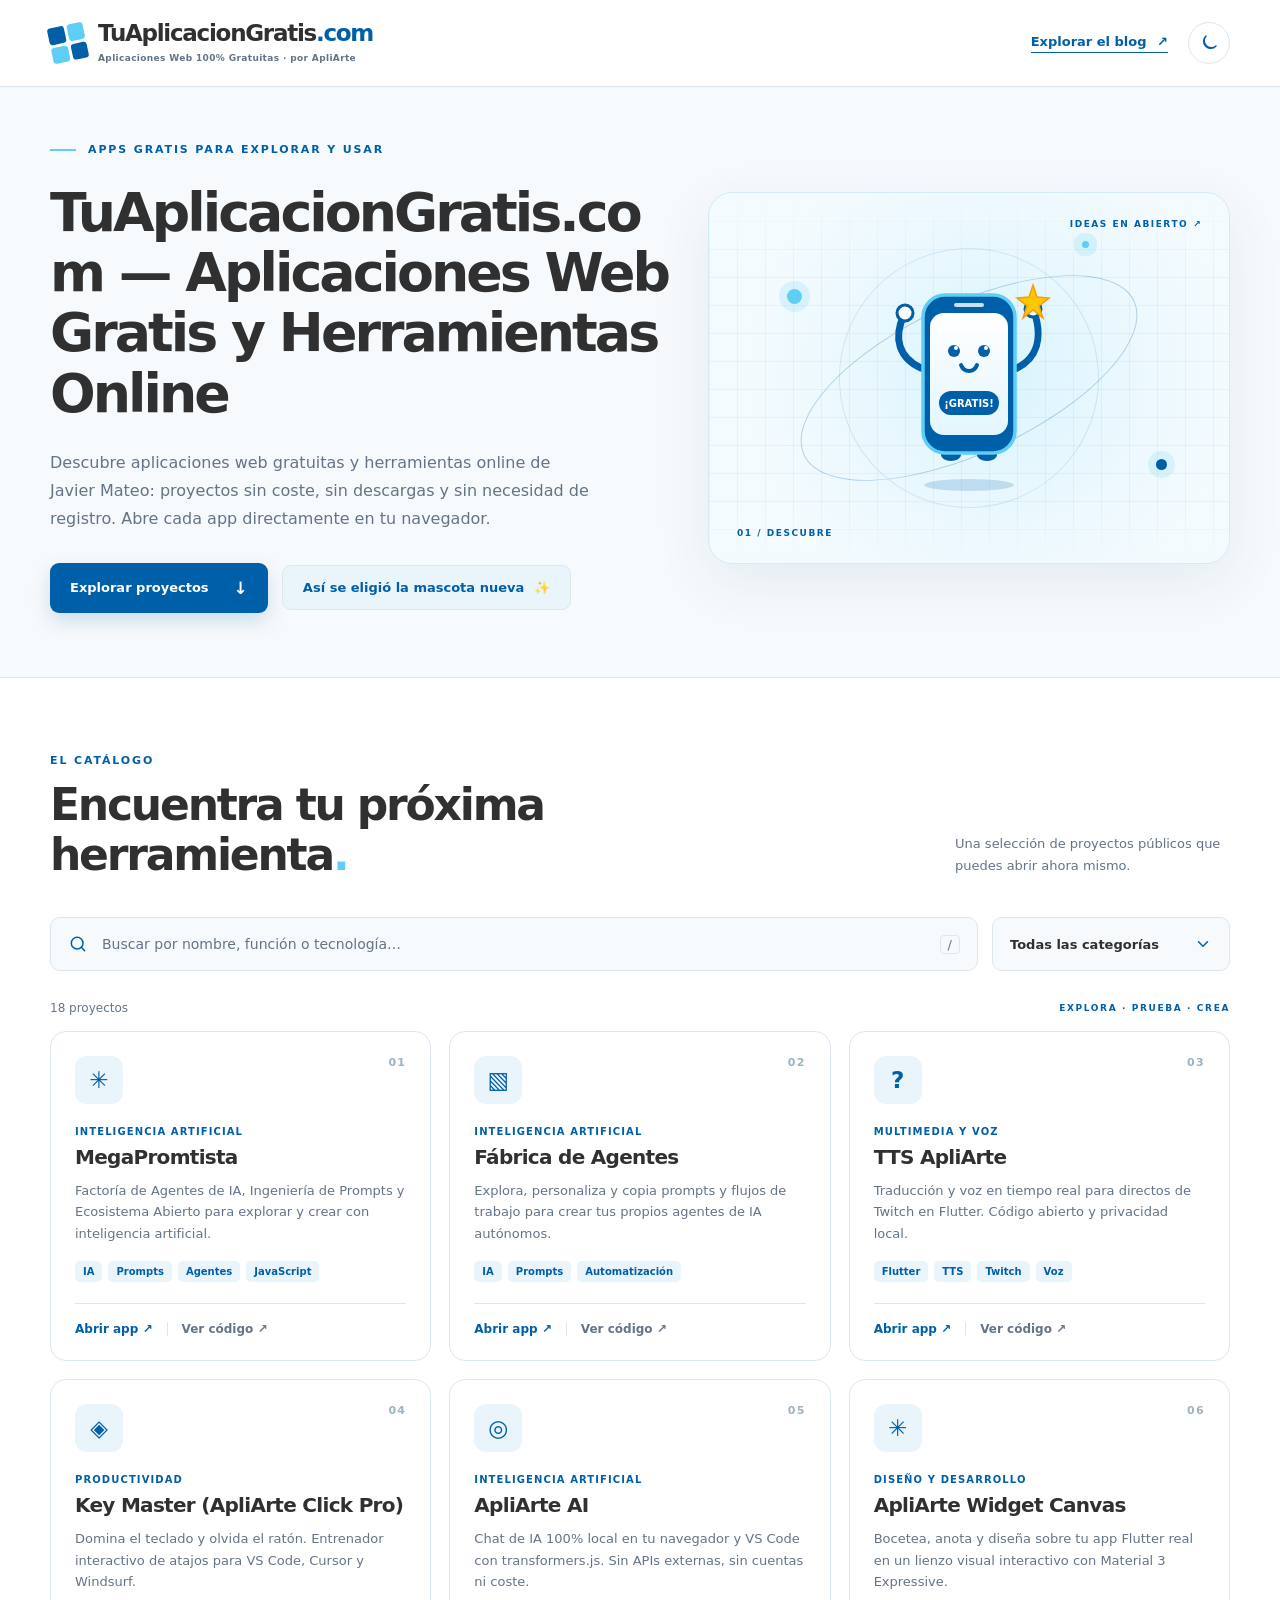
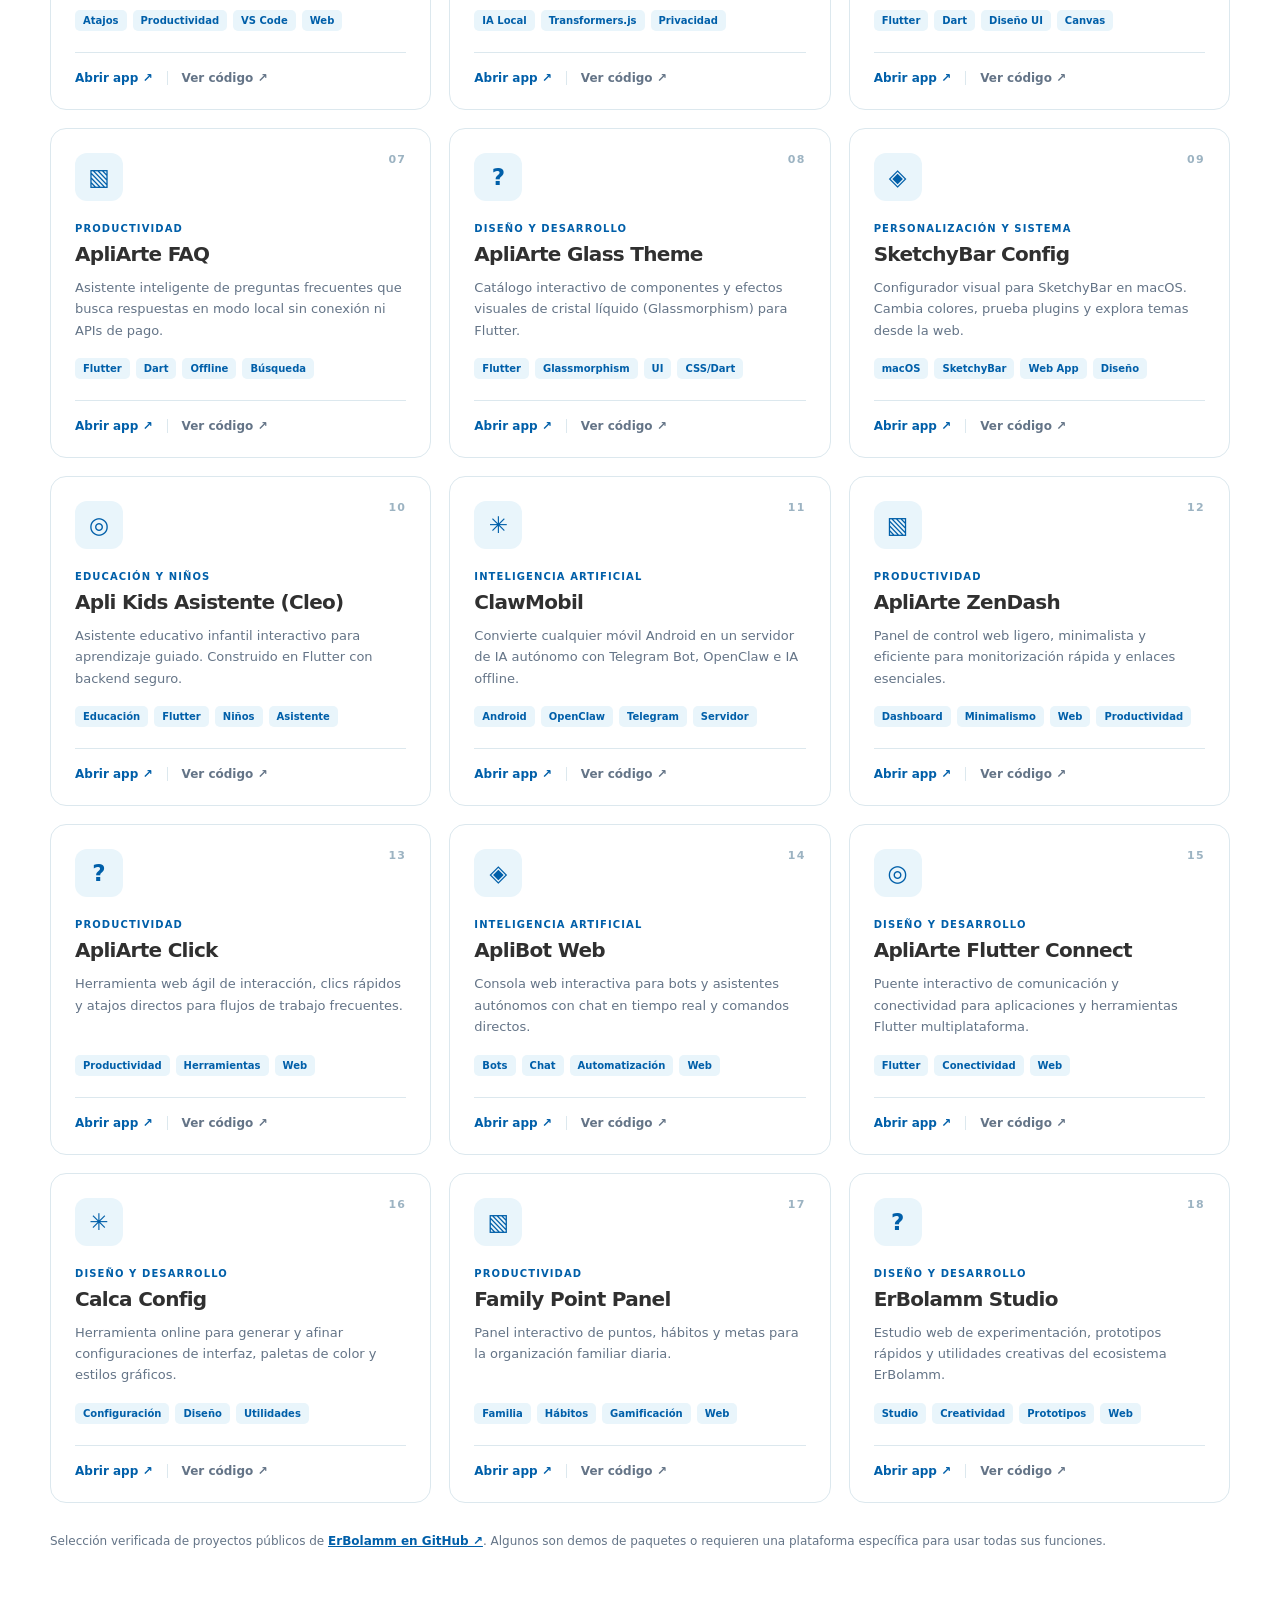
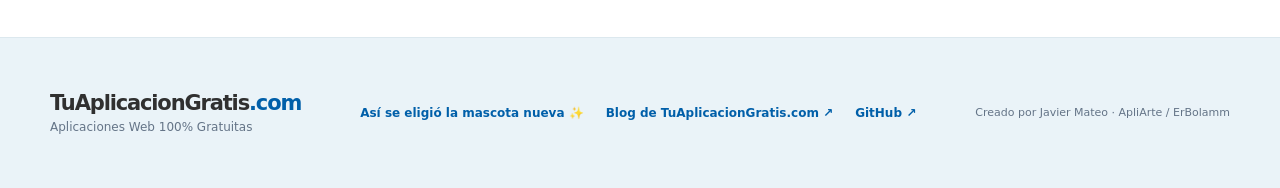
==== commit 0fa173fa: "feat(hero): link mascot creation chronicle 'Así se eligió la mascota nueva'" ====
--- a/index.html
+++ b/index.html
@@ -304,7 +304,10 @@
           <p class="eyebrow"><span class="eyebrow-line"></span> APPS GRATIS PARA EXPLORAR Y USAR</p>
           <h1 id="hero-title">TuAplicacionGratis.com — Aplicaciones Web Gratis y Herramientas Online</h1>
           <p class="hero-description">Descubre aplicaciones web gratuitas y herramientas online de Javier Mateo: proyectos sin coste, sin descargas y sin necesidad de registro. Abre cada app directamente en tu navegador.</p>
-          <a class="hero-action" href="#explorar">Explorar proyectos <span aria-hidden="true">↓</span></a>
+          <div class="hero-actions-row">
+            <a class="hero-action" href="#explorar">Explorar proyectos <span aria-hidden="true">↓</span></a>
+            <a class="hero-mascot-btn" href="borrador-mascotas.html">Así se eligió la mascota nueva <span aria-hidden="true">✨</span></a>
+          </div>
         </div>
         <div class="hero-art" aria-hidden="true">
           <div class="art-grid"></div>
@@ -382,7 +385,7 @@
       </section>
     </main>
 
-    <footer class="site-footer"><div class="shell footer-inner"><div><span class="footer-brand">TuAplicacionGratis<span>.com</span></span><p>Aplicaciones Web 100% Gratuitas</p></div><div class="footer-links"><a href="https://blog.tuaplicaciongratis.com" target="_blank" rel="noopener noreferrer">Blog de TuAplicacionGratis.com ↗</a><a href="https://github.com/erbolamm" target="_blank" rel="noopener noreferrer">GitHub ↗</a></div><span class="footer-credit">Creado por Javier Mateo · ApliArte / ErBolamm</span></div></footer>
+    <footer class="site-footer"><div class="shell footer-inner"><div><span class="footer-brand">TuAplicacionGratis<span>.com</span></span><p>Aplicaciones Web 100% Gratuitas</p></div><div class="footer-links"><a href="borrador-mascotas.html">Así se eligió la mascota nueva ✨</a><a href="https://blog.tuaplicaciongratis.com" target="_blank" rel="noopener noreferrer">Blog de TuAplicacionGratis.com ↗</a><a href="https://github.com/erbolamm" target="_blank" rel="noopener noreferrer">GitHub ↗</a></div><span class="footer-credit">Creado por Javier Mateo · ApliArte / ErBolamm</span></div></footer>
     <script>
       const catalogQuery = new URLSearchParams(window.location.search).get("q");
       if (catalogQuery) document.getElementById("search-input").value = catalogQuery;
--- a/app.css
+++ b/app.css
@@ -1,11 +1,11 @@
 :root{color-scheme:light;--blue:#005fa9;--cyan:#5ecef5;--ink:#303030;--muted:#647487;--page:#f7fafc;--surface:#fff;--line:#dce8ee;--soft:#e9f5fb;--hero:#ecf7fc;--shadow:0 18px 55px rgba(0,65,112,.08);font-family:Inter,ui-sans-serif,system-ui,-apple-system,BlinkMacSystemFont,"Segoe UI",sans-serif;font-synthesis:none}
 *{box-sizing:border-box}html{scroll-behavior:smooth}body{margin:0;background:var(--page);color:var(--ink);-webkit-font-smoothing:antialiased}button,input,select{font:inherit}button,a{-webkit-tap-highlight-color:transparent}a{color:inherit}button{cursor:pointer}img,svg{display:block}.shell{width:min(1180px,calc(100% - 48px));margin-inline:auto}.sr-only{position:absolute;width:1px;height:1px;padding:0;margin:-1px;overflow:hidden;clip:rect(0,0,0,0);white-space:nowrap;border:0}.skip-link{position:absolute;z-index:10;top:-80px;left:12px;background:var(--blue);color:#fff;padding:12px 18px;border-radius:9px}.skip-link:focus{top:12px}:focus-visible{outline:3px solid var(--cyan);outline-offset:3px}
 .site-header{background:var(--surface);border-bottom:1px solid var(--line)}.header-inner{min-height:86px;display:flex;justify-content:space-between;align-items:center;gap:24px}.brand{display:inline-flex;align-items:center;gap:12px;min-width:0;text-decoration:none;color:var(--ink);font-size:23px;line-height:1;font-weight:850;letter-spacing:-.055em}.brand-copy{min-width:0}.brand-name{display:block;overflow-wrap:anywhere}.brand-accent,.footer-brand span{color:var(--blue)}.brand small{display:block;margin-top:7px;font-size:9px;font-weight:800;line-height:1.35;letter-spacing:.04em;color:var(--muted)}.brand-mark{width:36px;height:36px;flex:none;display:grid;grid-template-columns:repeat(2,1fr);gap:3px;transform:rotate(-12deg)}.brand-mark span{background:var(--blue);border-radius:3px}.brand-mark span:nth-child(2),.brand-mark span:nth-child(3){background:var(--cyan)}.header-actions{display:flex;align-items:center;gap:20px;flex:none}.blog-link{font-weight:750;font-size:13px;color:var(--blue);text-decoration:none;border-bottom:1px solid currentColor;padding-bottom:3px}.blog-link:hover{color:var(--ink)}.blog-link span{margin-left:6px}.theme-toggle{width:42px;height:42px;border:1px solid var(--line);border-radius:50%;background:var(--surface);color:var(--blue);display:grid;place-items:center;transition:transform .2s,background .2s}.theme-toggle:hover{transform:rotate(18deg);background:var(--soft)}.theme-toggle svg{width:20px;height:20px}.sun-icon{display:none}
-.hero{min-height:490px;display:grid;grid-template-columns:1.1fr .9fr;align-items:center;gap:20px;padding-block:56px 64px}.hero-copy{position:relative;z-index:1}.eyebrow,.section-kicker{color:var(--blue);font-size:11px;font-weight:850;letter-spacing:.17em}.eyebrow{display:flex;align-items:center;gap:12px;margin:0 0 27px}.eyebrow-line{width:26px;height:2px;background:var(--cyan)}.hero h1{font-size:clamp(36px,4.2vw,58px);line-height:1.12;letter-spacing:-.055em;margin:0;font-weight:850;overflow-wrap:anywhere}.hero-description{font-size:16px;line-height:1.75;color:var(--muted);max-width:540px;margin:25px 0 30px}.hero-action{display:inline-flex;gap:25px;align-items:center;padding:15px 20px;background:var(--blue);border-radius:9px;color:#fff;font-size:13px;font-weight:750;text-decoration:none;box-shadow:0 8px 20px rgba(0,95,169,.18);transition:transform .2s,box-shadow .2s}.hero-action:hover{transform:translateY(-3px);box-shadow:0 12px 25px rgba(0,95,169,.25)}.hero-action span{font-size:17px}
+.hero{min-height:490px;display:grid;grid-template-columns:1.1fr .9fr;align-items:center;gap:20px;padding-block:56px 64px}.hero-copy{position:relative;z-index:1}.eyebrow,.section-kicker{color:var(--blue);font-size:11px;font-weight:850;letter-spacing:.17em}.eyebrow{display:flex;align-items:center;gap:12px;margin:0 0 27px}.eyebrow-line{width:26px;height:2px;background:var(--cyan)}.hero h1{font-size:clamp(36px,4.2vw,58px);line-height:1.12;letter-spacing:-.055em;margin:0;font-weight:850;overflow-wrap:anywhere}.hero-description{font-size:16px;line-height:1.75;color:var(--muted);max-width:540px;margin:25px 0 30px}.hero-action{display:inline-flex;gap:25px;align-items:center;padding:15px 20px;background:var(--blue);border-radius:9px;color:#fff;font-size:13px;font-weight:750;text-decoration:none;box-shadow:0 8px 20px rgba(0,95,169,.18);transition:transform .2s,box-shadow .2s}.hero-action:hover{transform:translateY(-3px);box-shadow:0 12px 25px rgba(0,95,169,.25)}.hero-action span{font-size:17px}.hero-actions-row{display:flex;flex-wrap:wrap;gap:14px;align-items:center;margin-top:5px}.hero-mascot-btn{display:inline-flex;gap:10px;align-items:center;padding:14px 20px;background:var(--soft);border:1px solid var(--line);border-radius:9px;color:var(--blue);font-size:13px;font-weight:750;text-decoration:none;transition:transform .2s,background .2s,border-color .2s,box-shadow .2s}.hero-mascot-btn:hover{transform:translateY(-2px);background:#fff;border-color:var(--cyan);box-shadow:0 6px 18px rgba(0,95,169,.1)}
 .hero-art{position:relative;min-height:372px;isolation:isolate;overflow:hidden;border:1px solid #d4eaf5;border-radius:24px;background:radial-gradient(circle at 54% 49%,#d9f3fc 0,#e9f8fe 38%,#f4fbfe 72%);box-shadow:var(--shadow)}.art-grid{position:absolute;inset:0;background-image:linear-gradient(rgba(0,95,169,.055) 1px,transparent 1px),linear-gradient(90deg,rgba(0,95,169,.055) 1px,transparent 1px);background-size:28px 28px;mask-image:linear-gradient(to bottom,transparent,#000 20%,#000 85%,transparent)}.art-orbit{position:absolute;top:50%;left:50%;border:1px solid rgba(0,95,169,.26);border-radius:50%;transform:translate(-50%,-50%) rotate(-25deg)}.orbit-one{width:365px;height:150px}.orbit-two{width:260px;height:260px;border-color:rgba(0,95,169,.12)}.art-mascot{position:absolute;top:50%;left:50%;z-index:1;width:200px;transform:translate(-50%,-50%)}.mascot{width:100%;height:auto;display:block;overflow:visible}.mascot-float-wrap{animation:mascot-float 3.5s ease-in-out infinite}.mascot-wave-left{transform-origin:52px 105px;animation:mascot-wave-left 2s ease-in-out infinite}.mascot-wave-right{transform-origin:148px 105px;animation:mascot-wave-right 2s ease-in-out infinite}.mascot-sparkle{transform-origin:164px 38px;animation:mascot-sparkle 2.5s infinite}@keyframes mascot-float{0%,100%{transform:translateY(0)}50%{transform:translateY(-10px)}}@keyframes mascot-wave-left{0%,100%{transform:rotate(0deg)}50%{transform:rotate(-18deg)}}@keyframes mascot-wave-right{0%,100%{transform:rotate(0deg)}50%{transform:rotate(18deg)}}@keyframes mascot-sparkle{0%,100%{transform:scale(1) rotate(0deg);opacity:.9}50%{transform:scale(1.2) rotate(15deg);opacity:1}}.art-dot{position:absolute;width:15px;height:15px;border-radius:50%;background:var(--cyan);box-shadow:0 0 0 8px rgba(94,206,245,.18)}.dot-one{top:26%;left:15%}.dot-two{bottom:25%;right:12%;width:11px;height:11px;background:var(--blue)}.dot-three{top:13%;right:27%;width:7px;height:7px}.art-label{position:absolute;font-size:9px;font-weight:800;letter-spacing:.17em;color:var(--blue)}.label-one{bottom:25px;left:28px}.label-two{top:26px;right:27px}
 .catalog-section{padding:76px 0 85px;background:var(--surface);border-top:1px solid var(--line)}.section-heading{display:flex;justify-content:space-between;align-items:end;gap:30px}.section-kicker{margin:0 0 13px}.section-heading h2{max-width:650px;margin:0;font-size:clamp(30px,3.5vw,44px);line-height:1.15;letter-spacing:-.05em}.section-heading h2 span{color:var(--cyan)}.section-aside{max-width:275px;margin:0 0 5px;color:var(--muted);font-size:13px;line-height:1.65}.controls{display:flex;gap:14px;margin-top:36px}.search-box,.category-wrap{height:54px;border:1px solid var(--line);background:var(--page);border-radius:10px;display:flex;align-items:center;transition:border-color .2s,box-shadow .2s}.search-box:focus-within,.category-wrap:focus-within{border-color:var(--blue);box-shadow:0 0 0 3px rgba(94,206,245,.2)}.search-box{flex:1;min-width:0;padding:0 17px;gap:12px}.search-box svg{width:20px;height:20px;flex:none;color:var(--blue)}.search-box input{min-width:0;width:100%;border:0;outline:0;background:transparent;color:var(--ink);font-size:14px}.search-box input::placeholder{color:var(--muted)}.search-shortcut{color:var(--muted);font-size:13px;border:1px solid var(--line);padding:1px 7px;border-radius:4px}.category-wrap{width:238px;position:relative;flex:none}.category-wrap select{appearance:none;width:100%;height:100%;border:0;outline:0;background:transparent;color:var(--ink);padding:0 44px 0 17px;font-size:13px;font-weight:650;cursor:pointer}.category-wrap svg{position:absolute;right:17px;width:18px;height:18px;pointer-events:none;color:var(--blue)}.results-bar{display:flex;justify-content:space-between;align-items:center;margin:30px 0 16px;color:var(--muted);font-size:12px}.results-bar p{margin:0}.results-decoration{font-size:9px;letter-spacing:.18em;font-weight:800;color:var(--blue)}.card-grid{display:grid;grid-template-columns:repeat(3,minmax(0,1fr));gap:18px}.app-card{min-height:316px;padding:24px;background:var(--surface);border:1px solid var(--line);border-radius:16px;display:flex;flex-direction:column;transition:transform .2s,border-color .2s,box-shadow .2s}.app-card:hover,.app-card:focus-within{transform:translateY(-4px);border-color:var(--cyan);box-shadow:var(--shadow)}.card-top{display:flex;justify-content:space-between;align-items:start;gap:12px}.card-symbol{display:grid;place-items:center;width:48px;height:48px;border-radius:12px;background:var(--soft);color:var(--blue);font-size:23px;font-weight:800}.card-index{color:#9cb3c2;font-size:11px;font-weight:800;letter-spacing:.12em}.card-category{color:var(--blue);font-size:10px;font-weight:800;letter-spacing:.11em;text-transform:uppercase;margin:22px 0 8px}.app-card h3{font-size:20px;line-height:1.25;letter-spacing:-.035em;margin:0 0 10px}.card-description{font-size:13px;line-height:1.65;color:var(--muted);margin:0 0 17px}.card-tags{display:flex;flex-wrap:wrap;gap:6px;margin-top:auto}.card-tags span{padding:5px 8px;border-radius:5px;background:var(--soft);color:var(--blue);font-size:10px;font-weight:700}.card-links{display:flex;align-items:center;gap:14px;border-top:1px solid var(--line);margin-top:21px;padding-top:18px;font-size:12px;font-weight:750}.card-links a{text-decoration:none}.card-links a:hover{text-decoration:underline}.card-live{color:var(--blue)}.card-repo{color:var(--muted)}.card-links .divider{width:1px;height:14px;background:var(--line)}.empty-state{border:1px dashed var(--line);border-radius:15px;padding:55px 20px;text-align:center}.empty-state[hidden]{display:none}.empty-state>span{font-size:49px;color:var(--cyan)}.empty-state h3{font-size:20px;margin:4px 0 8px}.empty-state p{color:var(--muted);font-size:14px}.empty-state button{border:0;background:none;color:var(--blue);font-weight:750;margin-top:10px}.catalog-note{font-size:12px;line-height:1.65;color:var(--muted);margin:29px 0 0}.catalog-note a{color:var(--blue);font-weight:700}
 .site-footer{background:#eaf3f8;border-top:1px solid var(--line)}.footer-inner{min-height:150px;display:flex;justify-content:space-between;align-items:center;gap:25px;flex-wrap:wrap;padding-block:24px}.footer-brand{font-size:21px;font-weight:850;letter-spacing:-.055em;overflow-wrap:anywhere}.site-footer p{margin:5px 0 0;color:var(--muted);font-size:12px}.footer-links{display:flex;gap:22px;font-size:12px;font-weight:700;color:var(--blue)}.footer-links a{text-decoration:none}.footer-links a:hover{text-decoration:underline}.footer-credit{color:var(--muted);font-size:11px}
-html[data-theme="dark"]{color-scheme:dark;--blue:#5ecef5;--cyan:#5ecef5;--ink:#edf6fa;--muted:#a6bac7;--page:#131d27;--surface:#1b2935;--line:#354856;--soft:#253f50;--hero:#1b2935;--shadow:0 18px 55px rgba(0,0,0,.22)}html[data-theme="dark"] .hero-action{background:#005fa9;color:#fff}html[data-theme="dark"] .hero-art{background:radial-gradient(circle at 54% 49%,#244d65 0,#1e3b4e 40%,#1b2935 76%);border-color:var(--line)}html[data-theme="dark"] .mascot-shadow{fill:#000;opacity:.4}html[data-theme="dark"] .site-footer{background:#17232e}html[data-theme="dark"] .moon-icon{display:none}html[data-theme="dark"] .sun-icon{display:block}
+html[data-theme="dark"]{color-scheme:dark;--blue:#5ecef5;--cyan:#5ecef5;--ink:#edf6fa;--muted:#a6bac7;--page:#131d27;--surface:#1b2935;--line:#354856;--soft:#253f50;--hero:#1b2935;--shadow:0 18px 55px rgba(0,0,0,.22)}html[data-theme="dark"] .hero-action{background:#005fa9;color:#fff}html[data-theme="dark"] .hero-mascot-btn{background:var(--surface);border-color:var(--line);color:var(--cyan)}html[data-theme="dark"] .hero-mascot-btn:hover{background:var(--soft)}html[data-theme="dark"] .hero-art{background:radial-gradient(circle at 54% 49%,#244d65 0,#1e3b4e 40%,#1b2935 76%);border-color:var(--line)}html[data-theme="dark"] .mascot-shadow{fill:#000;opacity:.4}html[data-theme="dark"] .site-footer{background:#17232e}html[data-theme="dark"] .moon-icon{display:none}html[data-theme="dark"] .sun-icon{display:block}
 @media(max-width:900px){.hero{grid-template-columns:1fr .75fr}.hero-art{min-height:310px}.art-mascot{width:150px}.orbit-one{width:280px}.orbit-two{width:210px}.card-grid{grid-template-columns:repeat(2,minmax(0,1fr))}}
 @media(max-width:680px){.shell{width:min(100% - 32px,500px)}.header-inner{min-height:72px;gap:10px}.brand{font-size:clamp(14px,3.8vw,20px);gap:8px}.brand small{font-size:8px}.brand-mark{width:28px;height:28px}.header-actions{gap:13px}.blog-link{display:none}.theme-toggle{width:38px;height:38px}.hero{display:flex;flex-direction:column;align-items:stretch;gap:33px;min-height:auto;padding-block:54px 55px}.hero h1{font-size:clamp(32px,8vw,48px)}.hero-description{font-size:14px}.hero-art{min-height:235px}.art-mascot{width:124px}.orbit-one{width:250px;height:105px}.orbit-two{width:180px;height:180px}.catalog-section{padding-block:54px 60px}.section-heading{display:block}.section-aside{margin-top:14px}.controls{flex-direction:column;margin-top:26px}.category-wrap{width:100%}.results-decoration{display:none}.card-grid{grid-template-columns:1fr}.app-card{min-height:285px}.footer-inner{min-height:160px;align-items:start;flex-direction:column;justify-content:center;gap:22px}.footer-links{flex-wrap:wrap}}
 @media(prefers-reduced-motion:reduce){html{scroll-behavior:auto}*,*::before,*::after{transition-duration:.01ms!important;animation-duration:.01ms!important}.mascot-float-wrap,.mascot-wave-left,.mascot-wave-right,.mascot-sparkle{animation:none!important}}
--- a/app.css
+++ b/app.css
@@ -1,11 +1,11 @@
 :root{color-scheme:light;--blue:#005fa9;--cyan:#5ecef5;--ink:#303030;--muted:#647487;--page:#f7fafc;--surface:#fff;--line:#dce8ee;--soft:#e9f5fb;--hero:#ecf7fc;--shadow:0 18px 55px rgba(0,65,112,.08);font-family:Inter,ui-sans-serif,system-ui,-apple-system,BlinkMacSystemFont,"Segoe UI",sans-serif;font-synthesis:none}
 *{box-sizing:border-box}html{scroll-behavior:smooth}body{margin:0;background:var(--page);color:var(--ink);-webkit-font-smoothing:antialiased}button,input,select{font:inherit}button,a{-webkit-tap-highlight-color:transparent}a{color:inherit}button{cursor:pointer}img,svg{display:block}.shell{width:min(1180px,calc(100% - 48px));margin-inline:auto}.sr-only{position:absolute;width:1px;height:1px;padding:0;margin:-1px;overflow:hidden;clip:rect(0,0,0,0);white-space:nowrap;border:0}.skip-link{position:absolute;z-index:10;top:-80px;left:12px;background:var(--blue);color:#fff;padding:12px 18px;border-radius:9px}.skip-link:focus{top:12px}:focus-visible{outline:3px solid var(--cyan);outline-offset:3px}
 .site-header{background:var(--surface);border-bottom:1px solid var(--line)}.header-inner{min-height:86px;display:flex;justify-content:space-between;align-items:center;gap:24px}.brand{display:inline-flex;align-items:center;gap:12px;min-width:0;text-decoration:none;color:var(--ink);font-size:23px;line-height:1;font-weight:850;letter-spacing:-.055em}.brand-copy{min-width:0}.brand-name{display:block;overflow-wrap:anywhere}.brand-accent,.footer-brand span{color:var(--blue)}.brand small{display:block;margin-top:7px;font-size:9px;font-weight:800;line-height:1.35;letter-spacing:.04em;color:var(--muted)}.brand-mark{width:36px;height:36px;flex:none;display:grid;grid-template-columns:repeat(2,1fr);gap:3px;transform:rotate(-12deg)}.brand-mark span{background:var(--blue);border-radius:3px}.brand-mark span:nth-child(2),.brand-mark span:nth-child(3){background:var(--cyan)}.header-actions{display:flex;align-items:center;gap:20px;flex:none}.blog-link{font-weight:750;font-size:13px;color:var(--blue);text-decoration:none;border-bottom:1px solid currentColor;padding-bottom:3px}.blog-link:hover{color:var(--ink)}.blog-link span{margin-left:6px}.theme-toggle{width:42px;height:42px;border:1px solid var(--line);border-radius:50%;background:var(--surface);color:var(--blue);display:grid;place-items:center;transition:transform .2s,background .2s}.theme-toggle:hover{transform:rotate(18deg);background:var(--soft)}.theme-toggle svg{width:20px;height:20px}.sun-icon{display:none}
-.hero{min-height:490px;display:grid;grid-template-columns:1.1fr .9fr;align-items:center;gap:20px;padding-block:56px 64px}.hero-copy{position:relative;z-index:1}.eyebrow,.section-kicker{color:var(--blue);font-size:11px;font-weight:850;letter-spacing:.17em}.eyebrow{display:flex;align-items:center;gap:12px;margin:0 0 27px}.eyebrow-line{width:26px;height:2px;background:var(--cyan)}.hero h1{font-size:clamp(36px,4.2vw,58px);line-height:1.12;letter-spacing:-.055em;margin:0;font-weight:850;overflow-wrap:anywhere}.hero-description{font-size:16px;line-height:1.75;color:var(--muted);max-width:540px;margin:25px 0 30px}.hero-action{display:inline-flex;gap:25px;align-items:center;padding:15px 20px;background:var(--blue);border-radius:9px;color:#fff;font-size:13px;font-weight:750;text-decoration:none;box-shadow:0 8px 20px rgba(0,95,169,.18);transition:transform .2s,box-shadow .2s}.hero-action:hover{transform:translateY(-3px);box-shadow:0 12px 25px rgba(0,95,169,.25)}.hero-action span{font-size:17px}
+.hero{min-height:490px;display:grid;grid-template-columns:1.1fr .9fr;align-items:center;gap:20px;padding-block:56px 64px}.hero-copy{position:relative;z-index:1}.eyebrow,.section-kicker{color:var(--blue);font-size:11px;font-weight:850;letter-spacing:.17em}.eyebrow{display:flex;align-items:center;gap:12px;margin:0 0 27px}.eyebrow-line{width:26px;height:2px;background:var(--cyan)}.hero h1{font-size:clamp(36px,4.2vw,58px);line-height:1.12;letter-spacing:-.055em;margin:0;font-weight:850;overflow-wrap:anywhere}.hero-description{font-size:16px;line-height:1.75;color:var(--muted);max-width:540px;margin:25px 0 30px}.hero-action{display:inline-flex;gap:25px;align-items:center;padding:15px 20px;background:var(--blue);border-radius:9px;color:#fff;font-size:13px;font-weight:750;text-decoration:none;box-shadow:0 8px 20px rgba(0,95,169,.18);transition:transform .2s,box-shadow .2s}.hero-action:hover{transform:translateY(-3px);box-shadow:0 12px 25px rgba(0,95,169,.25)}.hero-action span{font-size:17px}.hero-actions-row{display:flex;flex-wrap:wrap;gap:14px;align-items:center;margin-top:5px}.hero-mascot-btn{display:inline-flex;gap:10px;align-items:center;padding:14px 20px;background:var(--soft);border:1px solid var(--line);border-radius:9px;color:var(--blue);font-size:13px;font-weight:750;text-decoration:none;transition:transform .2s,background .2s,border-color .2s,box-shadow .2s}.hero-mascot-btn:hover{transform:translateY(-2px);background:#fff;border-color:var(--cyan);box-shadow:0 6px 18px rgba(0,95,169,.1)}
 .hero-art{position:relative;min-height:372px;isolation:isolate;overflow:hidden;border:1px solid #d4eaf5;border-radius:24px;background:radial-gradient(circle at 54% 49%,#d9f3fc 0,#e9f8fe 38%,#f4fbfe 72%);box-shadow:var(--shadow)}.art-grid{position:absolute;inset:0;background-image:linear-gradient(rgba(0,95,169,.055) 1px,transparent 1px),linear-gradient(90deg,rgba(0,95,169,.055) 1px,transparent 1px);background-size:28px 28px;mask-image:linear-gradient(to bottom,transparent,#000 20%,#000 85%,transparent)}.art-orbit{position:absolute;top:50%;left:50%;border:1px solid rgba(0,95,169,.26);border-radius:50%;transform:translate(-50%,-50%) rotate(-25deg)}.orbit-one{width:365px;height:150px}.orbit-two{width:260px;height:260px;border-color:rgba(0,95,169,.12)}.art-mascot{position:absolute;top:50%;left:50%;z-index:1;width:200px;transform:translate(-50%,-50%)}.mascot{width:100%;height:auto;display:block;overflow:visible}.mascot-float-wrap{animation:mascot-float 3.5s ease-in-out infinite}.mascot-wave-left{transform-origin:52px 105px;animation:mascot-wave-left 2s ease-in-out infinite}.mascot-wave-right{transform-origin:148px 105px;animation:mascot-wave-right 2s ease-in-out infinite}.mascot-sparkle{transform-origin:164px 38px;animation:mascot-sparkle 2.5s infinite}@keyframes mascot-float{0%,100%{transform:translateY(0)}50%{transform:translateY(-10px)}}@keyframes mascot-wave-left{0%,100%{transform:rotate(0deg)}50%{transform:rotate(-18deg)}}@keyframes mascot-wave-right{0%,100%{transform:rotate(0deg)}50%{transform:rotate(18deg)}}@keyframes mascot-sparkle{0%,100%{transform:scale(1) rotate(0deg);opacity:.9}50%{transform:scale(1.2) rotate(15deg);opacity:1}}.art-dot{position:absolute;width:15px;height:15px;border-radius:50%;background:var(--cyan);box-shadow:0 0 0 8px rgba(94,206,245,.18)}.dot-one{top:26%;left:15%}.dot-two{bottom:25%;right:12%;width:11px;height:11px;background:var(--blue)}.dot-three{top:13%;right:27%;width:7px;height:7px}.art-label{position:absolute;font-size:9px;font-weight:800;letter-spacing:.17em;color:var(--blue)}.label-one{bottom:25px;left:28px}.label-two{top:26px;right:27px}
 .catalog-section{padding:76px 0 85px;background:var(--surface);border-top:1px solid var(--line)}.section-heading{display:flex;justify-content:space-between;align-items:end;gap:30px}.section-kicker{margin:0 0 13px}.section-heading h2{max-width:650px;margin:0;font-size:clamp(30px,3.5vw,44px);line-height:1.15;letter-spacing:-.05em}.section-heading h2 span{color:var(--cyan)}.section-aside{max-width:275px;margin:0 0 5px;color:var(--muted);font-size:13px;line-height:1.65}.controls{display:flex;gap:14px;margin-top:36px}.search-box,.category-wrap{height:54px;border:1px solid var(--line);background:var(--page);border-radius:10px;display:flex;align-items:center;transition:border-color .2s,box-shadow .2s}.search-box:focus-within,.category-wrap:focus-within{border-color:var(--blue);box-shadow:0 0 0 3px rgba(94,206,245,.2)}.search-box{flex:1;min-width:0;padding:0 17px;gap:12px}.search-box svg{width:20px;height:20px;flex:none;color:var(--blue)}.search-box input{min-width:0;width:100%;border:0;outline:0;background:transparent;color:var(--ink);font-size:14px}.search-box input::placeholder{color:var(--muted)}.search-shortcut{color:var(--muted);font-size:13px;border:1px solid var(--line);padding:1px 7px;border-radius:4px}.category-wrap{width:238px;position:relative;flex:none}.category-wrap select{appearance:none;width:100%;height:100%;border:0;outline:0;background:transparent;color:var(--ink);padding:0 44px 0 17px;font-size:13px;font-weight:650;cursor:pointer}.category-wrap svg{position:absolute;right:17px;width:18px;height:18px;pointer-events:none;color:var(--blue)}.results-bar{display:flex;justify-content:space-between;align-items:center;margin:30px 0 16px;color:var(--muted);font-size:12px}.results-bar p{margin:0}.results-decoration{font-size:9px;letter-spacing:.18em;font-weight:800;color:var(--blue)}.card-grid{display:grid;grid-template-columns:repeat(3,minmax(0,1fr));gap:18px}.app-card{min-height:316px;padding:24px;background:var(--surface);border:1px solid var(--line);border-radius:16px;display:flex;flex-direction:column;transition:transform .2s,border-color .2s,box-shadow .2s}.app-card:hover,.app-card:focus-within{transform:translateY(-4px);border-color:var(--cyan);box-shadow:var(--shadow)}.card-top{display:flex;justify-content:space-between;align-items:start;gap:12px}.card-symbol{display:grid;place-items:center;width:48px;height:48px;border-radius:12px;background:var(--soft);color:var(--blue);font-size:23px;font-weight:800}.card-index{color:#9cb3c2;font-size:11px;font-weight:800;letter-spacing:.12em}.card-category{color:var(--blue);font-size:10px;font-weight:800;letter-spacing:.11em;text-transform:uppercase;margin:22px 0 8px}.app-card h3{font-size:20px;line-height:1.25;letter-spacing:-.035em;margin:0 0 10px}.card-description{font-size:13px;line-height:1.65;color:var(--muted);margin:0 0 17px}.card-tags{display:flex;flex-wrap:wrap;gap:6px;margin-top:auto}.card-tags span{padding:5px 8px;border-radius:5px;background:var(--soft);color:var(--blue);font-size:10px;font-weight:700}.card-links{display:flex;align-items:center;gap:14px;border-top:1px solid var(--line);margin-top:21px;padding-top:18px;font-size:12px;font-weight:750}.card-links a{text-decoration:none}.card-links a:hover{text-decoration:underline}.card-live{color:var(--blue)}.card-repo{color:var(--muted)}.card-links .divider{width:1px;height:14px;background:var(--line)}.empty-state{border:1px dashed var(--line);border-radius:15px;padding:55px 20px;text-align:center}.empty-state[hidden]{display:none}.empty-state>span{font-size:49px;color:var(--cyan)}.empty-state h3{font-size:20px;margin:4px 0 8px}.empty-state p{color:var(--muted);font-size:14px}.empty-state button{border:0;background:none;color:var(--blue);font-weight:750;margin-top:10px}.catalog-note{font-size:12px;line-height:1.65;color:var(--muted);margin:29px 0 0}.catalog-note a{color:var(--blue);font-weight:700}
 .site-footer{background:#eaf3f8;border-top:1px solid var(--line)}.footer-inner{min-height:150px;display:flex;justify-content:space-between;align-items:center;gap:25px;flex-wrap:wrap;padding-block:24px}.footer-brand{font-size:21px;font-weight:850;letter-spacing:-.055em;overflow-wrap:anywhere}.site-footer p{margin:5px 0 0;color:var(--muted);font-size:12px}.footer-links{display:flex;gap:22px;font-size:12px;font-weight:700;color:var(--blue)}.footer-links a{text-decoration:none}.footer-links a:hover{text-decoration:underline}.footer-credit{color:var(--muted);font-size:11px}
-html[data-theme="dark"]{color-scheme:dark;--blue:#5ecef5;--cyan:#5ecef5;--ink:#edf6fa;--muted:#a6bac7;--page:#131d27;--surface:#1b2935;--line:#354856;--soft:#253f50;--hero:#1b2935;--shadow:0 18px 55px rgba(0,0,0,.22)}html[data-theme="dark"] .hero-action{background:#005fa9;color:#fff}html[data-theme="dark"] .hero-art{background:radial-gradient(circle at 54% 49%,#244d65 0,#1e3b4e 40%,#1b2935 76%);border-color:var(--line)}html[data-theme="dark"] .mascot-shadow{fill:#000;opacity:.4}html[data-theme="dark"] .site-footer{background:#17232e}html[data-theme="dark"] .moon-icon{display:none}html[data-theme="dark"] .sun-icon{display:block}
+html[data-theme="dark"]{color-scheme:dark;--blue:#5ecef5;--cyan:#5ecef5;--ink:#edf6fa;--muted:#a6bac7;--page:#131d27;--surface:#1b2935;--line:#354856;--soft:#253f50;--hero:#1b2935;--shadow:0 18px 55px rgba(0,0,0,.22)}html[data-theme="dark"] .hero-action{background:#005fa9;color:#fff}html[data-theme="dark"] .hero-mascot-btn{background:var(--surface);border-color:var(--line);color:var(--cyan)}html[data-theme="dark"] .hero-mascot-btn:hover{background:var(--soft)}html[data-theme="dark"] .hero-art{background:radial-gradient(circle at 54% 49%,#244d65 0,#1e3b4e 40%,#1b2935 76%);border-color:var(--line)}html[data-theme="dark"] .mascot-shadow{fill:#000;opacity:.4}html[data-theme="dark"] .site-footer{background:#17232e}html[data-theme="dark"] .moon-icon{display:none}html[data-theme="dark"] .sun-icon{display:block}
 @media(max-width:900px){.hero{grid-template-columns:1fr .75fr}.hero-art{min-height:310px}.art-mascot{width:150px}.orbit-one{width:280px}.orbit-two{width:210px}.card-grid{grid-template-columns:repeat(2,minmax(0,1fr))}}
 @media(max-width:680px){.shell{width:min(100% - 32px,500px)}.header-inner{min-height:72px;gap:10px}.brand{font-size:clamp(14px,3.8vw,20px);gap:8px}.brand small{font-size:8px}.brand-mark{width:28px;height:28px}.header-actions{gap:13px}.blog-link{display:none}.theme-toggle{width:38px;height:38px}.hero{display:flex;flex-direction:column;align-items:stretch;gap:33px;min-height:auto;padding-block:54px 55px}.hero h1{font-size:clamp(32px,8vw,48px)}.hero-description{font-size:14px}.hero-art{min-height:235px}.art-mascot{width:124px}.orbit-one{width:250px;height:105px}.orbit-two{width:180px;height:180px}.catalog-section{padding-block:54px 60px}.section-heading{display:block}.section-aside{margin-top:14px}.controls{flex-direction:column;margin-top:26px}.category-wrap{width:100%}.results-decoration{display:none}.card-grid{grid-template-columns:1fr}.app-card{min-height:285px}.footer-inner{min-height:160px;align-items:start;flex-direction:column;justify-content:center;gap:22px}.footer-links{flex-wrap:wrap}}
 @media(prefers-reduced-motion:reduce){html{scroll-behavior:auto}*,*::before,*::after{transition-duration:.01ms!important;animation-duration:.01ms!important}.mascot-float-wrap,.mascot-wave-left,.mascot-wave-right,.mascot-sparkle{animation:none!important}}
